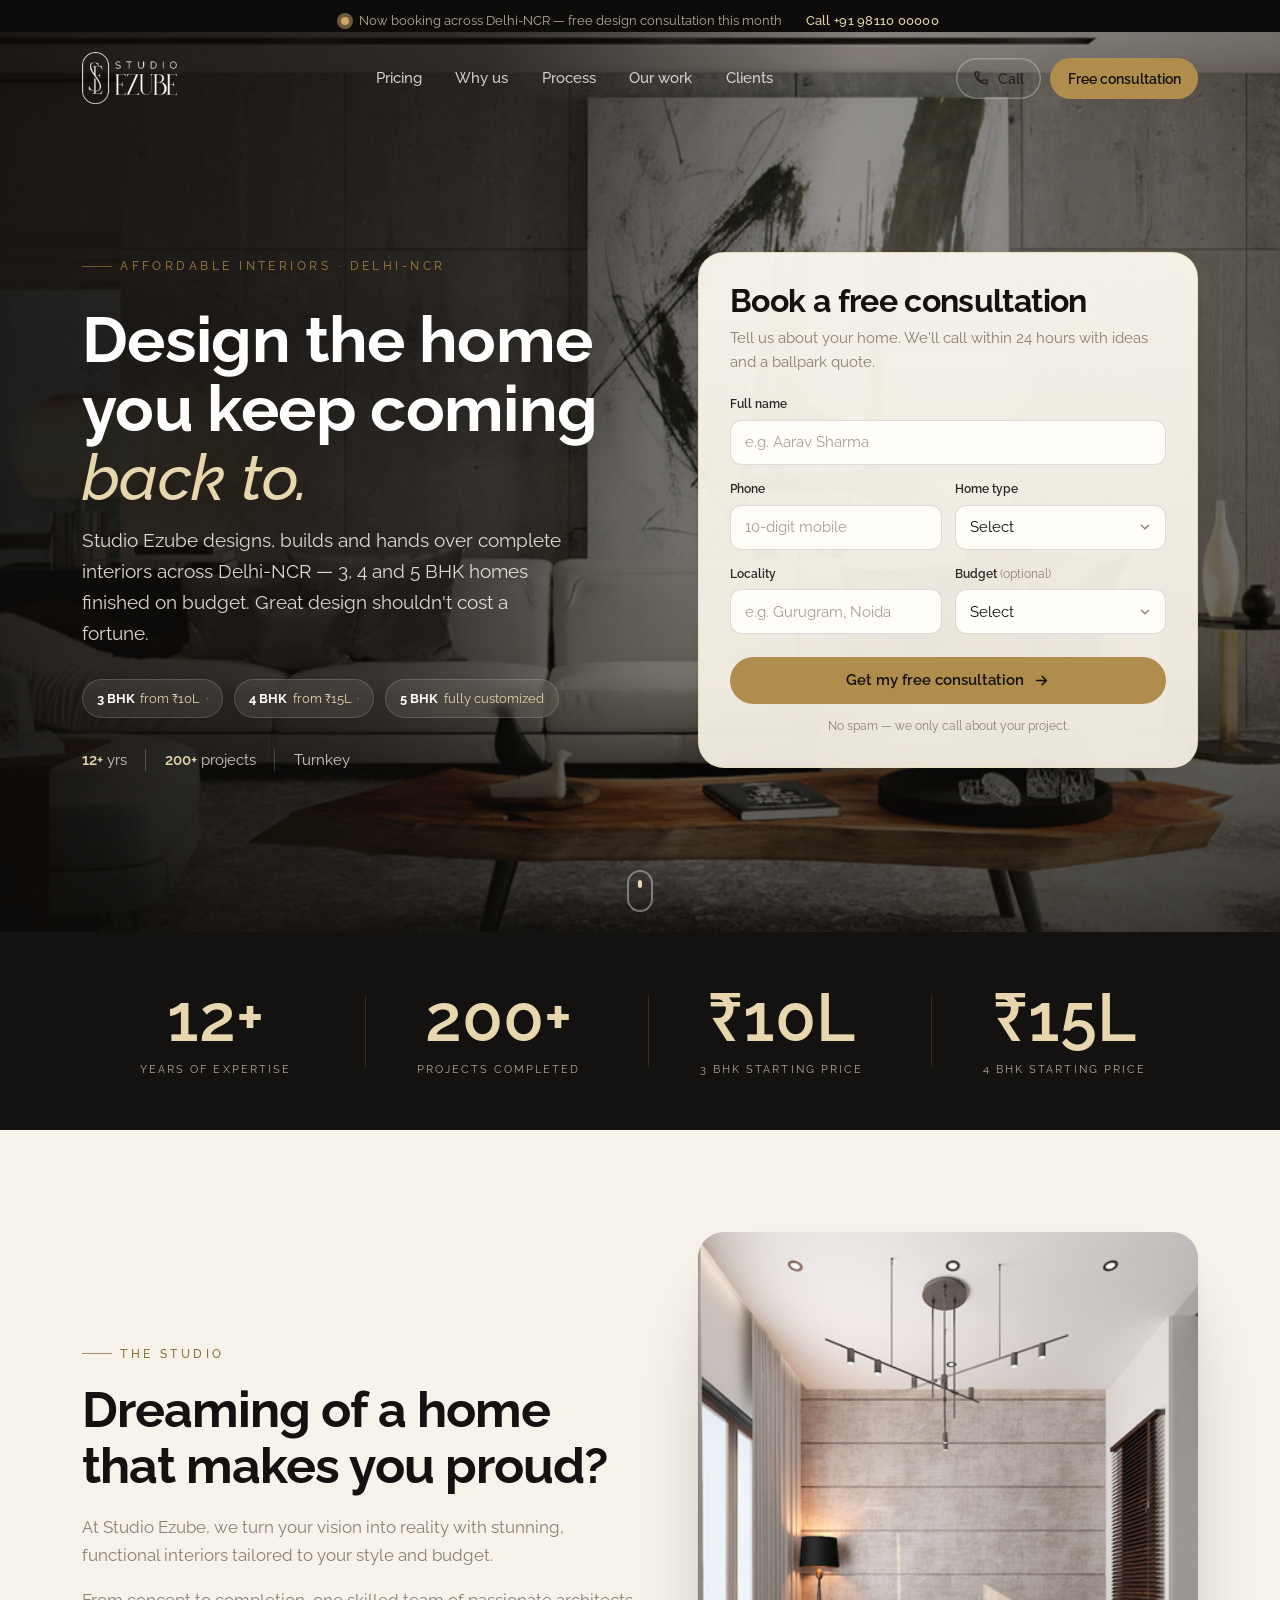
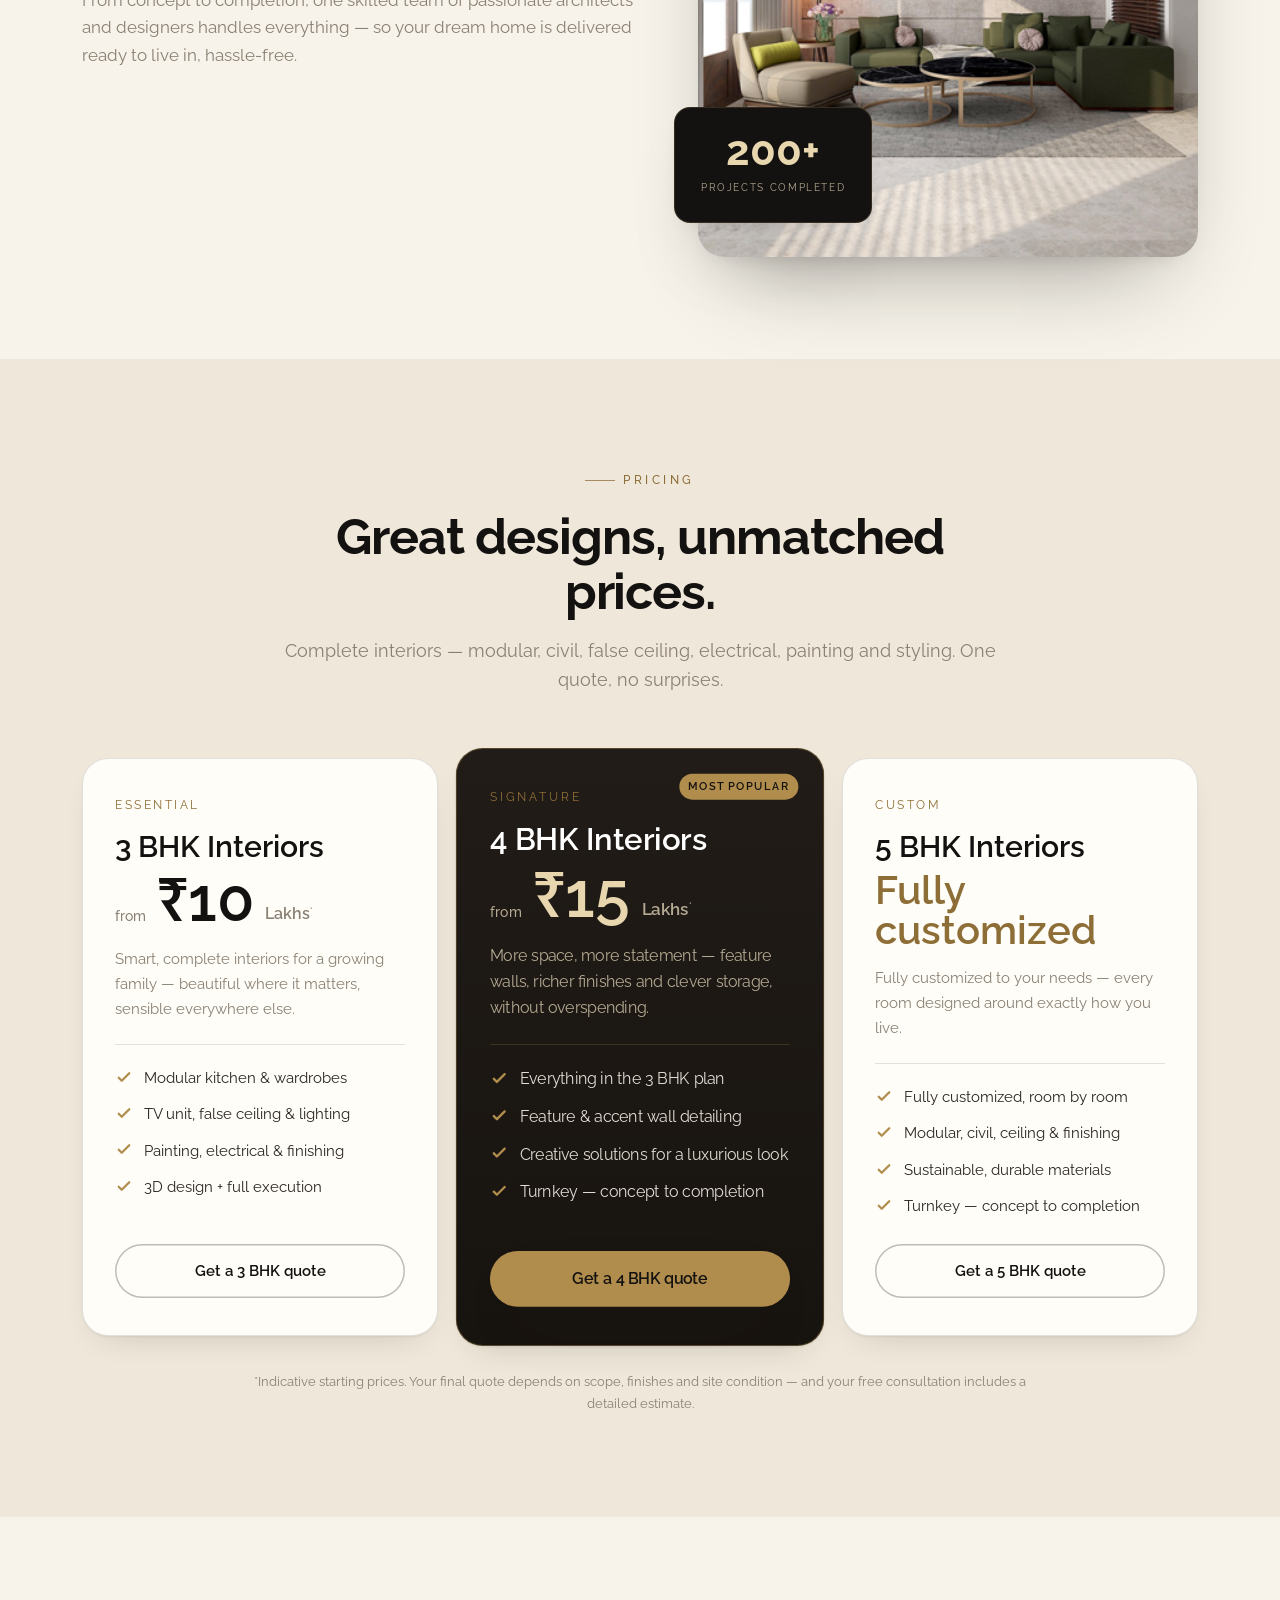
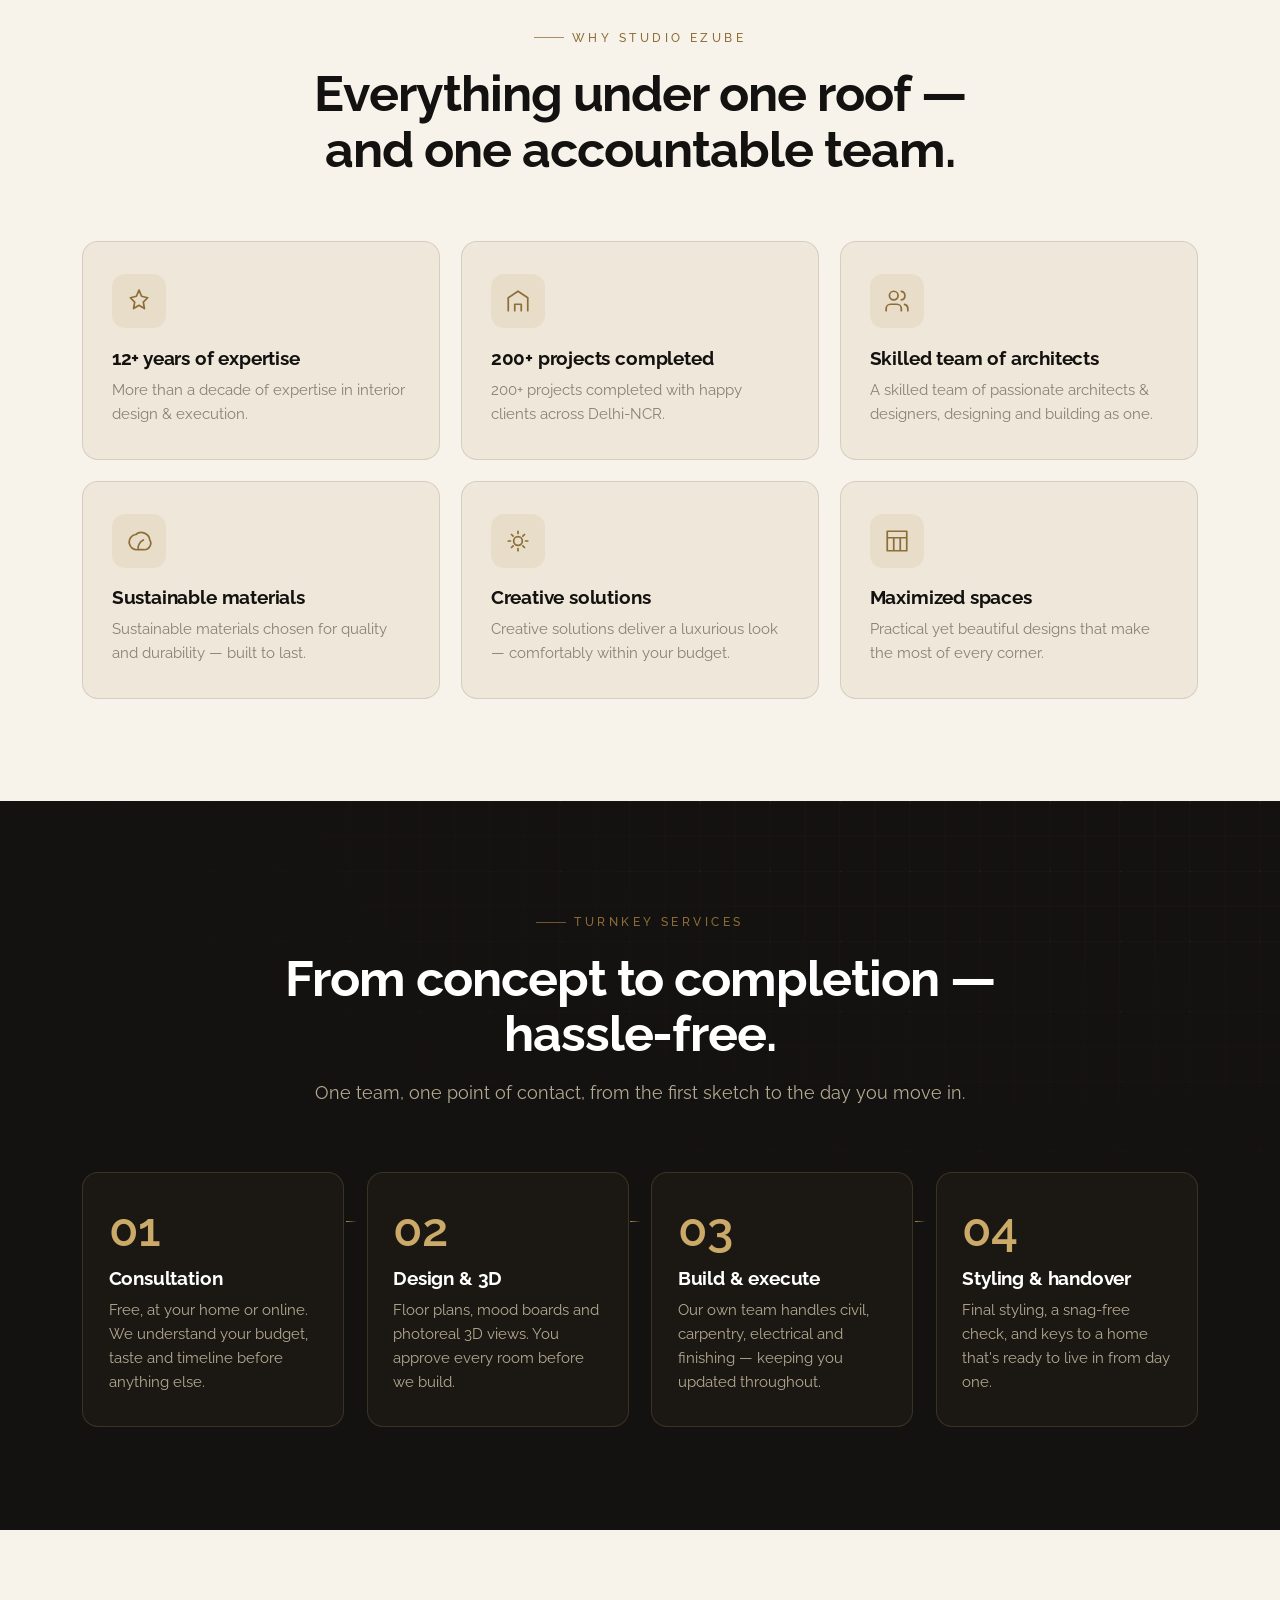
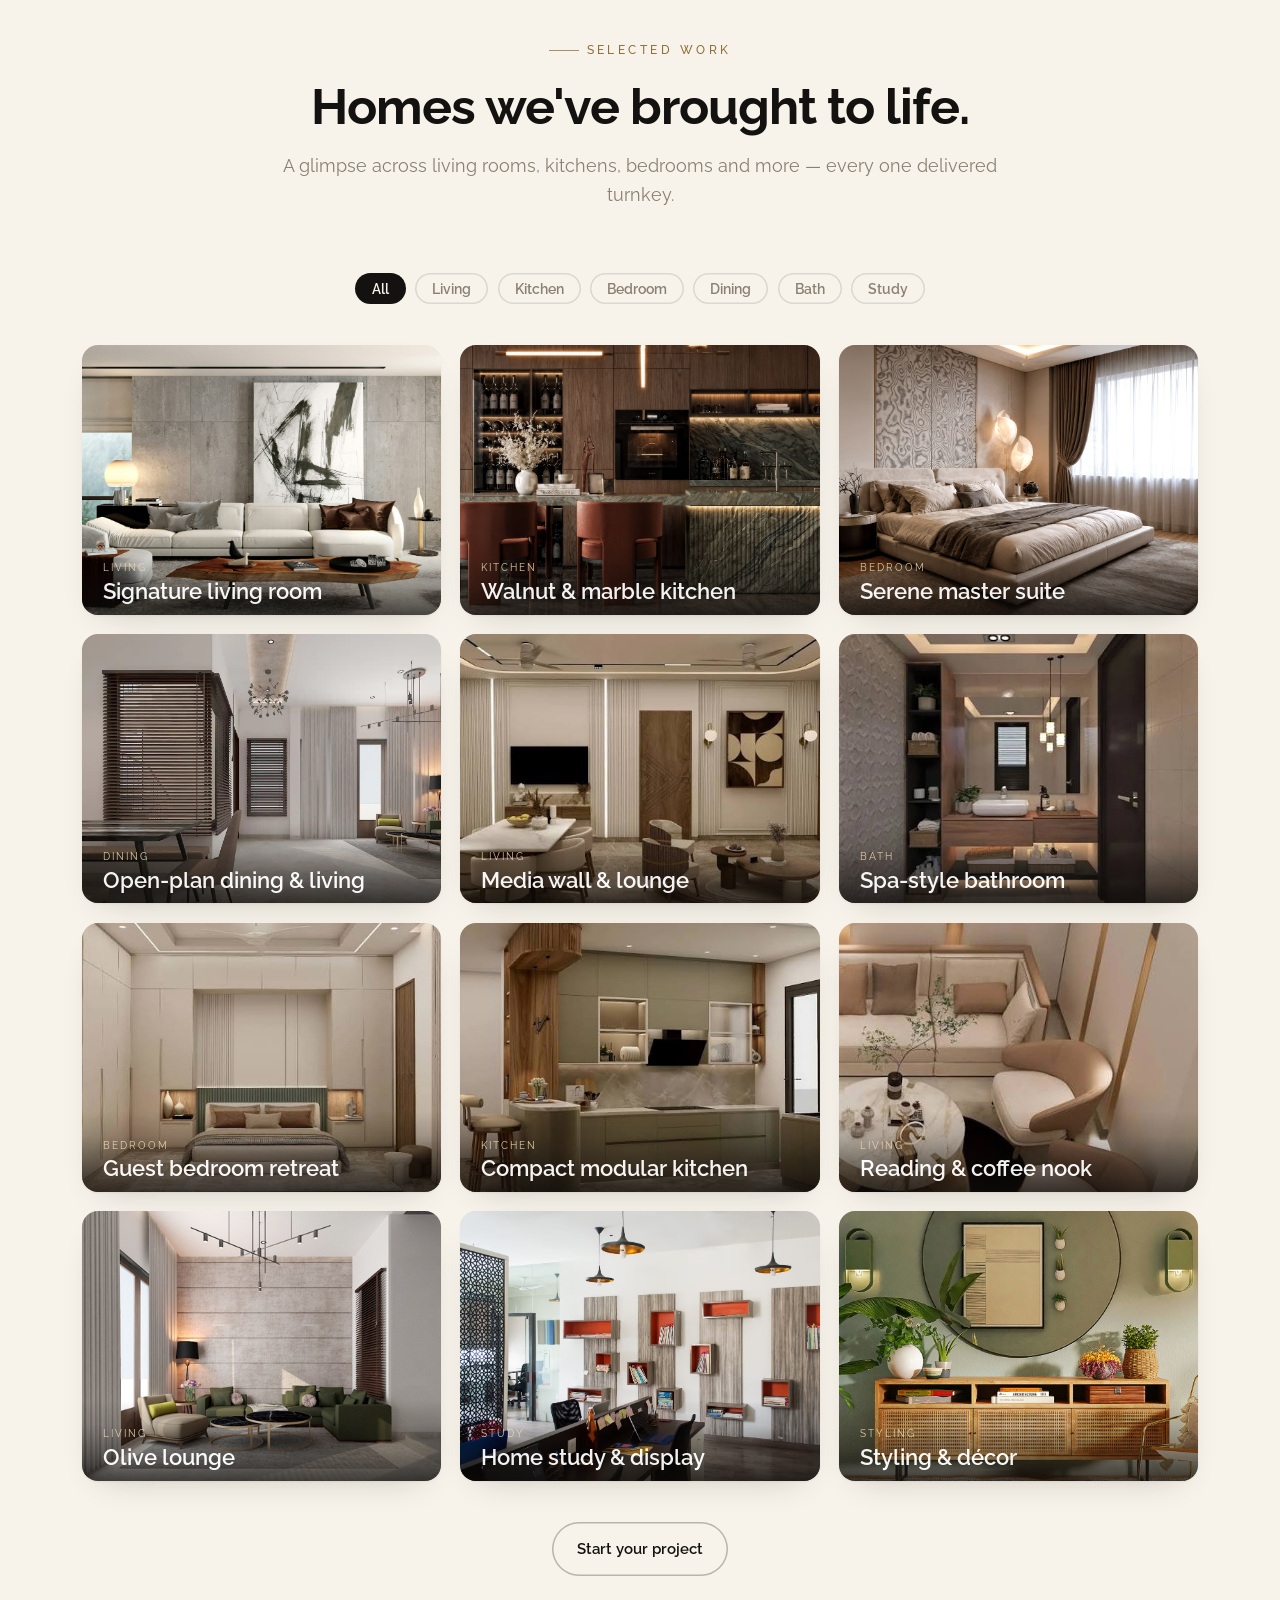
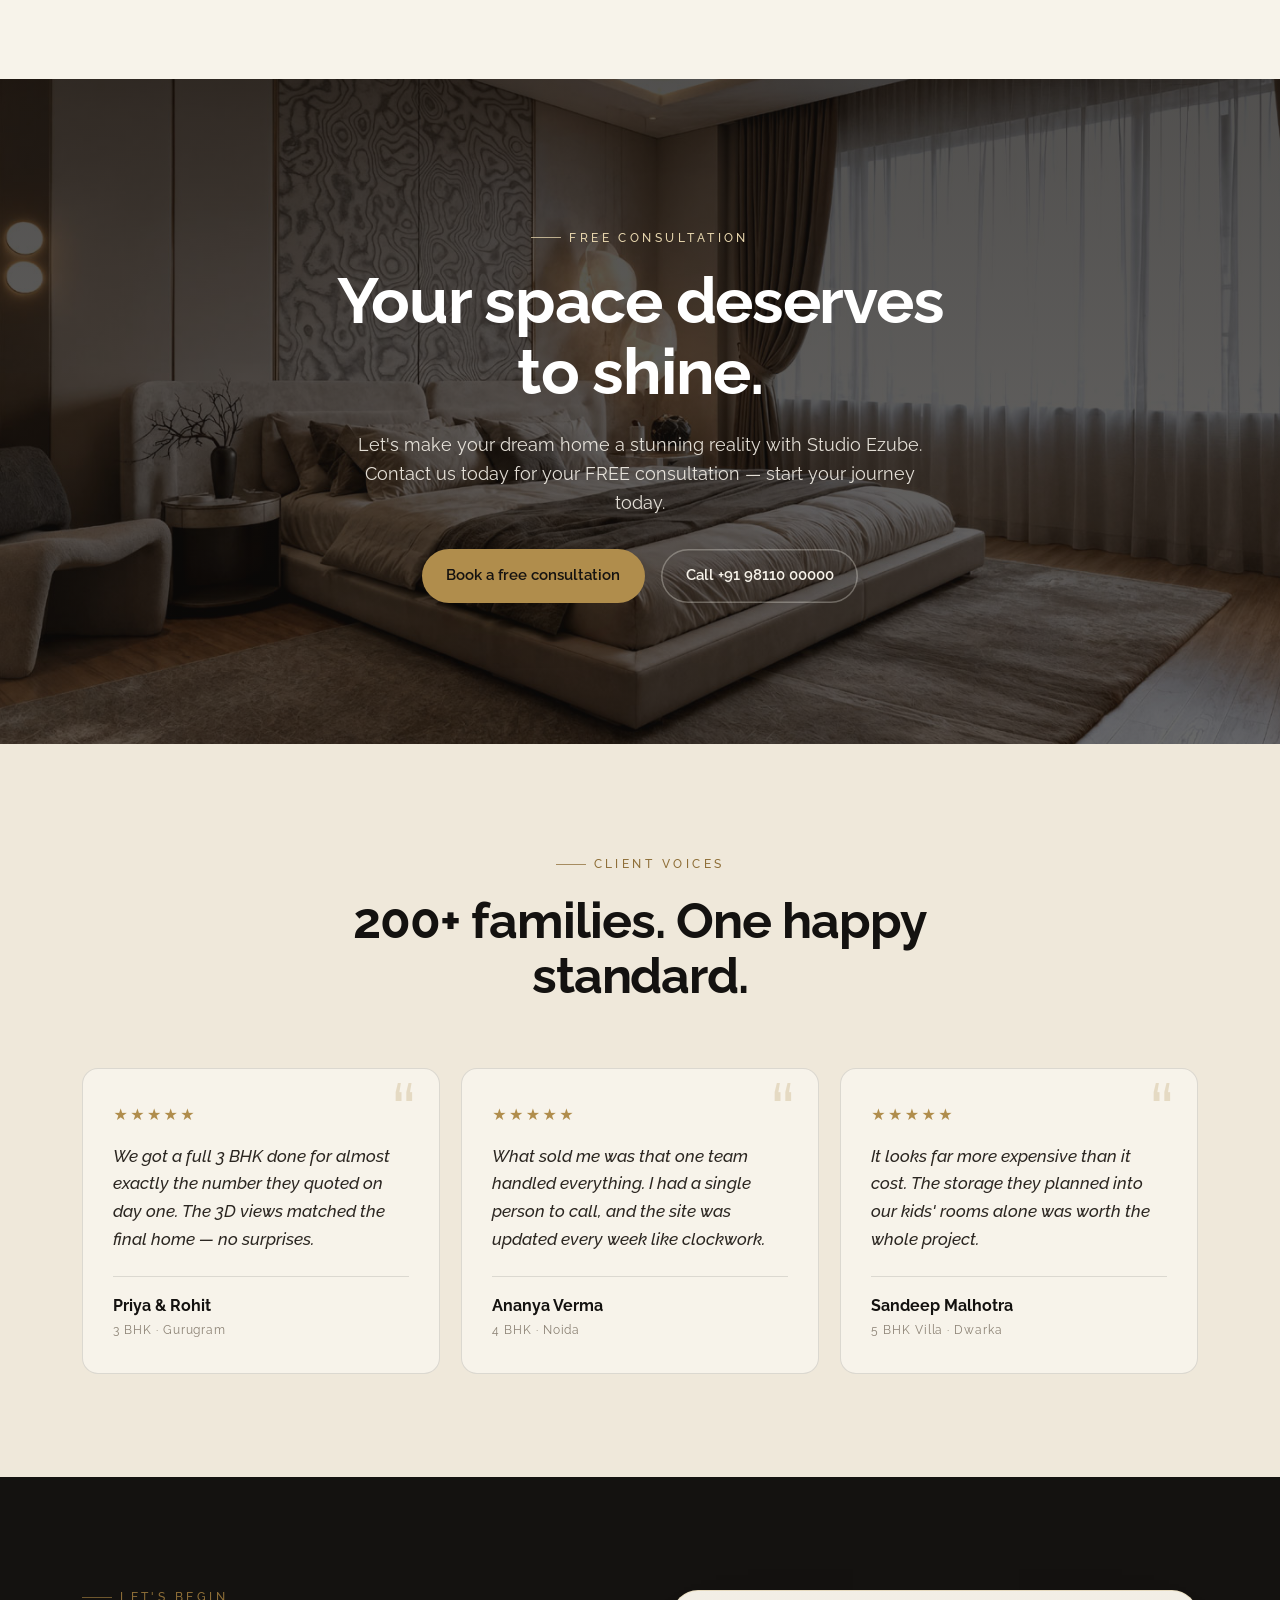
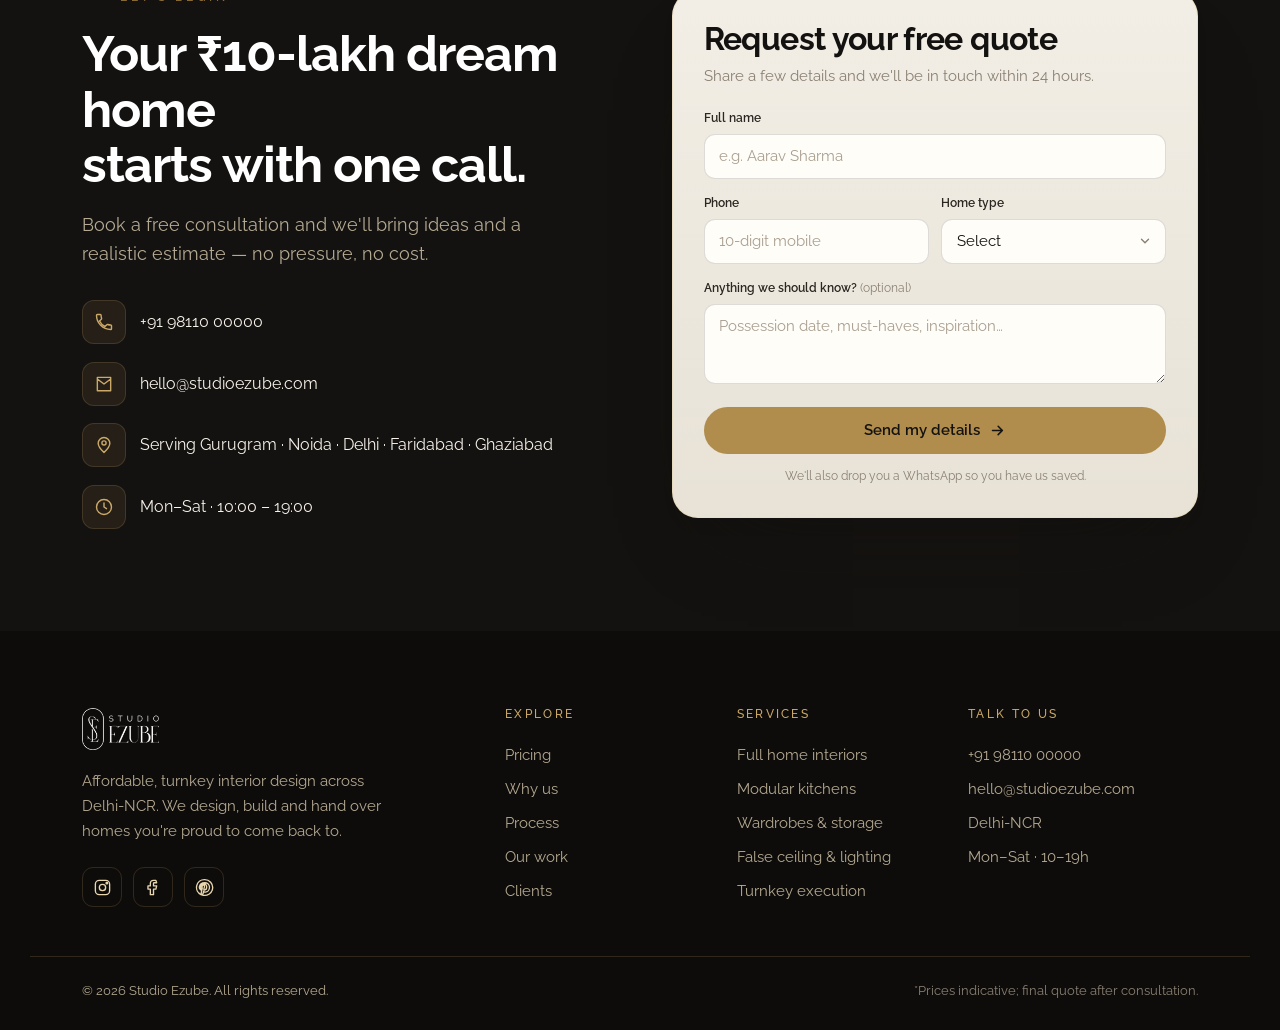
==== index.html @ 684078c8 "update" ====
<!DOCTYPE html>
<html lang="en">
<head>
  <meta charset="UTF-8" />
  <meta name="viewport" content="width=device-width, initial-scale=1.0" />
  <meta name="description" content="Studio Ezube — affordable interior design in Delhi-NCR starting at just ₹10 Lakhs. 3 BHK from ₹10 Lakhs, 4 BHK from ₹15 Lakhs, 5 BHK fully customized. 12+ years, 200+ projects completed. Contact us for your FREE consultation." />
  <meta name="theme-color" content="#141210" />
  <title>Studio Ezube — Affordable Interior Design in Delhi-NCR, from ₹10 Lakhs</title>

  <meta property="og:type" content="website" />
  <meta property="og:title" content="Studio Ezube — Interiors your home deserves, from ₹10 Lakhs" />
  <meta property="og:description" content="Full turnkey interiors across Delhi-NCR — designed, built and handed over on budget." />
  <meta property="og:image" content="assets/living.jpg" />

  <link rel="icon" type="image/svg+xml" href="assets/favicon.svg" />
  <link rel="apple-touch-icon" href="assets/favicon.svg" />

  <link rel="preconnect" href="https://fonts.googleapis.com" />
  <link rel="preconnect" href="https://fonts.gstatic.com" crossorigin />
  <link href="https://fonts.googleapis.com/css2?family=Raleway:ital,wght@0,300;0,400;0,500;0,600;0,700;0,800;1,400;1,500;1,600&display=swap" rel="stylesheet" />

  <link rel="stylesheet" href="css/styles.css" />
</head>

<body>

  <!-- ===================== ANNOUNCE ===================== -->
  <div class="announce">
    <div class="wrap announce-inner">
      <p><span class="live"></span> Now booking across Delhi-NCR — free design consultation this month</p>
      <a href="tel:+919811000000" class="announce-call">Call +91 98110 00000</a>
    </div>
  </div>

  <!-- ===================== NAV ===================== -->
  <header id="nav" class="nav">
    <div class="wrap nav-inner">
      <a href="#top" class="brand" aria-label="Studio Ezube home">
        <img src="assets/logo.png" alt="Studio Ezube" class="brand-logo" />
      </a>
      <nav class="nav-links" aria-label="Primary">
        <a href="#pricing">Pricing</a>
        <a href="#why">Why us</a>
        <a href="#process">Process</a>
        <a href="#work">Our work</a>
        <a href="#voices">Clients</a>
      </nav>
      <div class="nav-cta">
        <a href="tel:+919811000000" class="btn btn-ghost btn-sm">
          <svg viewBox="0 0 24 24" class="ico"><path d="M6.6 10.8a15 15 0 006.6 6.6l2.2-2.2a1 1 0 011-.25 11.4 11.4 0 003.6.6 1 1 0 011 1V20a1 1 0 01-1 1A17 17 0 013 4a1 1 0 011-1h3.5a1 1 0 011 1 11.4 11.4 0 00.6 3.6 1 1 0 01-.25 1z"/></svg>
          Call
        </a>
        <a href="#consult" class="btn btn-solid btn-sm">Free consultation</a>
      </div>
      <button class="nav-burger" id="burger" aria-label="Open menu" aria-expanded="false"><span></span><span></span><span></span></button>
    </div>
    <div class="nav-mobile" id="navMobile">
      <a href="#pricing">Pricing</a>
      <a href="#why">Why us</a>
      <a href="#process">Process</a>
      <a href="#work">Our work</a>
      <a href="#voices">Clients</a>
      <a href="#consult" class="btn btn-solid">Free consultation</a>
    </div>
  </header>

  <main id="top">

  <!-- ===================== HERO ===================== -->
  <section class="hero" id="hero">
    <div class="hero-bg" aria-hidden="true">
      <div class="hero-slide is-active" style="background-image:url('assets/living.jpg')"></div>
      <div class="hero-slide" style="background-image:url('assets/kitchen.jpg')"></div>
      <div class="hero-slide" style="background-image:url('assets/bedroom.jpg')"></div>
    </div>
    <div class="wrap hero-inner">
      <div class="hero-copy">
        <span class="eyebrow reveal">Affordable interiors · Delhi-NCR</span>
        <h1 class="reveal" style="--i:1">Design the home<br>you keep coming<br><span class="serif-i">back to.</span></h1>
        <p class="hero-sub reveal" style="--i:2">
          Studio Ezube designs, builds and hands over complete interiors across Delhi-NCR —
          3, 4 and 5 BHK homes finished on budget. Great design shouldn't cost a fortune.
        </p>
        <div class="hero-chips reveal" style="--i:3">
          <span class="chip"><b>3 BHK</b> from ₹10L<sup>*</sup></span>
          <span class="chip"><b>4 BHK</b> from ₹15L<sup>*</sup></span>
          <span class="chip"><b>5 BHK</b> fully customized</span>
        </div>
        <div class="hero-trust reveal" style="--i:4">
          <span><b>12+</b> yrs</span><i></i>
          <span><b>200+</b> projects</span><i></i>
          <span>Turnkey</span>
        </div>
      </div>

      <div class="hero-form-wrap reveal" style="--i:3" id="consult">
        <form class="lead-form card-glass" id="heroForm" novalidate>
          <div class="form-head">
            <h2>Book a free consultation</h2>
            <p>Tell us about your home. We'll call within 24 hours with ideas and a ballpark quote.</p>
          </div>
          <div class="field">
            <label for="h-name">Full name</label>
            <input id="h-name" name="name" type="text" autocomplete="name" placeholder="e.g. Aarav Sharma" required />
          </div>
          <div class="field-row">
            <div class="field">
              <label for="h-phone">Phone</label>
              <input id="h-phone" name="phone" type="tel" inputmode="numeric" autocomplete="tel" placeholder="10-digit mobile" required />
            </div>
            <div class="field">
              <label for="h-type">Home type</label>
              <select id="h-type" name="type" required>
                <option value="" disabled selected>Select</option>
                <option>3 BHK</option><option>4 BHK</option><option>5 BHK / Villa</option><option>2 BHK</option><option>Other</option>
              </select>
            </div>
          </div>
          <div class="field-row">
            <div class="field">
              <label for="h-area">Locality</label>
              <input id="h-area" name="area" type="text" placeholder="e.g. Gurugram, Noida" />
            </div>
            <div class="field">
              <label for="h-budget">Budget <span class="opt">(optional)</span></label>
              <select id="h-budget" name="budget">
                <option value="" disabled selected>Select</option>
                <option>₹8–12 L</option><option>₹12–18 L</option><option>₹18–25 L</option><option>₹25 L+</option>
              </select>
            </div>
          </div>
          <button type="submit" class="btn btn-solid btn-block">
            Get my free consultation
            <svg viewBox="0 0 24 24" class="ico"><path d="M5 12h14M13 6l6 6-6 6"/></svg>
          </button>
          <p class="form-note">No spam — we only call about your project.</p>
          <div class="form-success" hidden>
            <svg viewBox="0 0 24 24" class="ico-ok"><path d="M5 13l4 4L19 7"/></svg>
            <p><b>Thank you!</b> We've got your details and will call you within 24 hours.</p>
          </div>
        </form>
      </div>
    </div>
    <a href="#stats" class="hero-scroll" aria-label="Scroll down"><span></span></a>
  </section>

  <!-- ===================== STATS ===================== -->
  <section class="stats" id="stats">
    <div class="wrap stats-grid">
      <div class="stat reveal"><span class="num" data-count="12" data-suffix="+">0</span><span class="lbl">Years of expertise</span></div>
      <div class="stat reveal" style="--i:1"><span class="num" data-count="200" data-suffix="+">0</span><span class="lbl">Projects completed</span></div>
      <div class="stat reveal" style="--i:2"><span class="num" data-prefix="₹" data-count="10" data-suffix="L">0</span><span class="lbl">3 BHK starting price</span></div>
      <div class="stat reveal" style="--i:3"><span class="num" data-prefix="₹" data-count="15" data-suffix="L">0</span><span class="lbl">4 BHK starting price</span></div>
    </div>
  </section>

  <!-- ===================== STORY ===================== -->
  <section class="section story">
    <div class="wrap story-grid">
      <div class="story-copy">
        <span class="eyebrow reveal">The studio</span>
        <h2 class="reveal" style="--i:1">Dreaming of a home<br>that makes you proud?</h2>
        <p class="reveal" style="--i:2">At Studio Ezube, we turn your vision into reality with stunning, functional interiors tailored to your style and budget.</p>
        <p class="reveal" style="--i:3">From concept to completion, one skilled team of passionate architects and designers handles everything — so your dream home is delivered ready to live in, hassle-free.</p>
        <a href="#work" class="btn btn-outline reveal" style="--i:4">See our work</a>
      </div>
      <div class="story-media reveal" style="--i:2">
        <img src="assets/living-olive.png" alt="Double-height living room with olive sofas, concrete feature wall and brass coffee tables" loading="lazy" />
        <div class="story-badge">
          <b>200+</b>
          <span>Projects completed</span>
        </div>
      </div>
    </div>
  </section>

  <!-- ===================== PRICING ===================== -->
  <section class="section pricing" id="pricing">
    <div class="wrap">
      <div class="sec-head">
        <span class="eyebrow center reveal">Pricing</span>
        <h2 class="reveal" style="--i:1">Great designs, unmatched prices.</h2>
        <p class="reveal" style="--i:2">Complete interiors — modular, civil, false ceiling, electrical, painting and styling. One quote, no surprises.</p>
      </div>
      <div class="price-grid">
        <article class="price-card reveal">
          <span class="price-tier">Essential</span>
          <h3>3 BHK Interiors</h3>
          <p class="price-tag"><span class="from">from</span>₹10<span class="lakh">Lakhs<sup>*</sup></span></p>
          <p class="price-desc">Smart, complete interiors for a growing family — beautiful where it matters, sensible everywhere else.</p>
          <ul class="price-list">
            <li>Modular kitchen &amp; wardrobes</li>
            <li>TV unit, false ceiling &amp; lighting</li>
            <li>Painting, electrical &amp; finishing</li>
            <li>3D design + full execution</li>
          </ul>
          <a href="#consult" class="btn btn-outline btn-block">Get a 3 BHK quote</a>
        </article>

        <article class="price-card featured reveal" style="--i:1">
          <span class="ribbon">Most popular</span>
          <span class="price-tier">Signature</span>
          <h3>4 BHK Interiors</h3>
          <p class="price-tag"><span class="from">from</span>₹15<span class="lakh">Lakhs<sup>*</sup></span></p>
          <p class="price-desc">More space, more statement — feature walls, richer finishes and clever storage, without overspending.</p>
          <ul class="price-list">
            <li>Everything in the 3 BHK plan</li>
            <li>Feature &amp; accent wall detailing</li>
            <li>Creative solutions for a luxurious look</li>
            <li>Turnkey — concept to completion</li>
          </ul>
          <a href="#consult" class="btn btn-solid btn-block">Get a 4 BHK quote</a>
        </article>

        <article class="price-card reveal" style="--i:2">
          <span class="price-tier">Custom</span>
          <h3>5 BHK Interiors</h3>
          <p class="price-tag bespoke">Fully customized</p>
          <p class="price-desc">Fully customized to your needs — every room designed around exactly how you live.</p>
          <ul class="price-list">
            <li>Fully customized, room by room</li>
            <li>Modular, civil, ceiling &amp; finishing</li>
            <li>Sustainable, durable materials</li>
            <li>Turnkey — concept to completion</li>
          </ul>
          <a href="#consult" class="btn btn-outline btn-block">Get a 5 BHK quote</a>
        </article>
      </div>
      <p class="price-fine reveal">*Indicative starting prices. Your final quote depends on scope, finishes and site condition — and your free consultation includes a detailed estimate.</p>
    </div>
  </section>

  <!-- ===================== WHY ===================== -->
  <section class="section why" id="why">
    <div class="wrap">
      <div class="sec-head">
        <span class="eyebrow center reveal">Why Studio Ezube</span>
        <h2 class="reveal" style="--i:1">Everything under one roof —<br>and one accountable team.</h2>
      </div>
      <div class="why-grid">
        <article class="feat reveal">
          <span class="feat-ico"><svg viewBox="0 0 24 24"><path d="M12 2l2.4 5.6L20 9l-4 4 1 6-5-3-5 3 1-6-4-4 5.6-1.4z"/></svg></span>
          <h3>12+ years of expertise</h3>
          <p>More than a decade of expertise in interior design &amp; execution.</p>
        </article>
        <article class="feat reveal" style="--i:1">
          <span class="feat-ico"><svg viewBox="0 0 24 24"><path d="M3 21V9l9-6 9 6v12M9 21v-6h6v6"/></svg></span>
          <h3>200+ projects completed</h3>
          <p>200+ projects completed with happy clients across Delhi-NCR.</p>
        </article>
        <article class="feat reveal" style="--i:2">
          <span class="feat-ico"><svg viewBox="0 0 24 24"><path d="M16 21v-2a4 4 0 00-4-4H6a4 4 0 00-4 4v2M9 11a4 4 0 100-8 4 4 0 000 8zM22 21v-2a4 4 0 00-3-3.87M16 3.13A4 4 0 0116 11"/></svg></span>
          <h3>Skilled team of architects</h3>
          <p>A skilled team of passionate architects &amp; designers, designing and building as one.</p>
        </article>
        <article class="feat reveal" style="--i:3">
          <span class="feat-ico"><svg viewBox="0 0 24 24"><path d="M11 20A7 7 0 019 6a8 8 0 0113 5 6 6 0 01-6 9zM11 20c0-4 1-7 5-9"/></svg></span>
          <h3>Sustainable materials</h3>
          <p>Sustainable materials chosen for quality and durability — built to last.</p>
        </article>
        <article class="feat reveal" style="--i:4">
          <span class="feat-ico"><svg viewBox="0 0 24 24"><path d="M12 3v2M12 19v2M5 12H3M21 12h-2M6 6l1.5 1.5M16.5 16.5L18 18M6 18l1.5-1.5M16.5 7.5L18 6M12 8a4 4 0 100 8 4 4 0 000-8z"/></svg></span>
          <h3>Creative solutions</h3>
          <p>Creative solutions deliver a luxurious look — comfortably within your budget.</p>
        </article>
        <article class="feat reveal" style="--i:5">
          <span class="feat-ico"><svg viewBox="0 0 24 24"><path d="M3 3h18v18H3zM3 9h18M9 21V9M15 9v12"/></svg></span>
          <h3>Maximized spaces</h3>
          <p>Practical yet beautiful designs that make the most of every corner.</p>
        </article>
      </div>
    </div>
  </section>

  <!-- ===================== PROCESS ===================== -->
  <section class="section process" id="process">
    <div class="wrap">
      <div class="sec-head light">
        <span class="eyebrow center reveal">Turnkey services</span>
        <h2 class="reveal" style="--i:1">From concept to completion — hassle-free.</h2>
        <p class="reveal" style="--i:2">One team, one point of contact, from the first sketch to the day you move in.</p>
      </div>
      <ol class="steps">
        <li class="step reveal"><span class="step-no">01</span><h3>Consultation</h3><p>Free, at your home or online. We understand your budget, taste and timeline before anything else.</p></li>
        <li class="step reveal" style="--i:1"><span class="step-no">02</span><h3>Design &amp; 3D</h3><p>Floor plans, mood boards and photoreal 3D views. You approve every room before we build.</p></li>
        <li class="step reveal" style="--i:2"><span class="step-no">03</span><h3>Build &amp; execute</h3><p>Our own team handles civil, carpentry, electrical and finishing — keeping you updated throughout.</p></li>
        <li class="step reveal" style="--i:3"><span class="step-no">04</span><h3>Styling &amp; handover</h3><p>Final styling, a snag-free check, and keys to a home that's ready to live in from day one.</p></li>
      </ol>
    </div>
  </section>

  <!-- ===================== WORK ===================== -->
  <section class="section work" id="work">
    <div class="wrap">
      <div class="sec-head">
        <span class="eyebrow center reveal">Selected work</span>
        <h2 class="reveal" style="--i:1">Homes we've brought to life.</h2>
        <p class="reveal" style="--i:2">A glimpse across living rooms, kitchens, bedrooms and more — every one delivered turnkey.</p>
      </div>

      <div class="work-filters reveal">
        <button class="fchip is-active" data-filter="all">All</button>
        <button class="fchip" data-filter="living">Living</button>
        <button class="fchip" data-filter="kitchen">Kitchen</button>
        <button class="fchip" data-filter="bedroom">Bedroom</button>
        <button class="fchip" data-filter="dining">Dining</button>
        <button class="fchip" data-filter="bath">Bath</button>
        <button class="fchip" data-filter="study">Study</button>
      </div>

      <div class="work-grid" id="workGrid">
        <figure class="work-card reveal" data-cat="living" data-full="assets/living.jpg">
          <img src="assets/living.jpg" alt="Expansive living room with concrete walls, cream sofas and a live-edge wood coffee table" loading="lazy" />
          <span class="zoom"><svg viewBox="0 0 24 24"><path d="M11 19a8 8 0 100-16 8 8 0 000 16zM21 21l-4.3-4.3M11 8v6M8 11h6"/></svg></span>
          <figcaption><span class="wc-tag">Living</span><span class="wc-title">Signature living room</span></figcaption>
        </figure>
        <figure class="work-card reveal" style="--i:1" data-cat="kitchen" data-full="assets/kitchen.jpg">
          <img src="assets/kitchen.jpg" alt="Walnut kitchen with green-marble island, brass lighting and rust dining chairs" loading="lazy" />
          <span class="zoom"><svg viewBox="0 0 24 24"><path d="M11 19a8 8 0 100-16 8 8 0 000 16zM21 21l-4.3-4.3M11 8v6M8 11h6"/></svg></span>
          <figcaption><span class="wc-tag">Kitchen</span><span class="wc-title">Walnut &amp; marble kitchen</span></figcaption>
        </figure>
        <figure class="work-card reveal" style="--i:2" data-cat="bedroom" data-full="assets/bedroom.jpg">
          <img src="assets/bedroom.jpg" alt="Warm master bedroom with upholstered headboard, sheer drapes and soft lighting" loading="lazy" />
          <span class="zoom"><svg viewBox="0 0 24 24"><path d="M11 19a8 8 0 100-16 8 8 0 000 16zM21 21l-4.3-4.3M11 8v6M8 11h6"/></svg></span>
          <figcaption><span class="wc-tag">Bedroom</span><span class="wc-title">Serene master suite</span></figcaption>
        </figure>
        <figure class="work-card reveal" data-cat="dining" data-full="assets/dining.webp">
          <img src="assets/dining.webp" alt="Open-plan dining and living area with wooden blinds and a sculptural chandelier" loading="lazy" />
          <span class="zoom"><svg viewBox="0 0 24 24"><path d="M11 19a8 8 0 100-16 8 8 0 000 16zM21 21l-4.3-4.3M11 8v6M8 11h6"/></svg></span>
          <figcaption><span class="wc-tag">Dining</span><span class="wc-title">Open-plan dining &amp; living</span></figcaption>
        </figure>
        <figure class="work-card reveal" style="--i:1" data-cat="living" data-full="assets/lounge.jpg">
          <img src="assets/lounge.jpg" alt="Living room with a display wall, geometric art and a marble dining table" loading="lazy" />
          <span class="zoom"><svg viewBox="0 0 24 24"><path d="M11 19a8 8 0 100-16 8 8 0 000 16zM21 21l-4.3-4.3M11 8v6M8 11h6"/></svg></span>
          <figcaption><span class="wc-tag">Living</span><span class="wc-title">Media wall &amp; lounge</span></figcaption>
        </figure>
        <figure class="work-card reveal" style="--i:2" data-cat="bath" data-full="assets/bath.jpg">
          <img src="assets/bath.jpg" alt="Spa-style bathroom with a wooden vanity, vessel basin and backlit mirror" loading="lazy" />
          <span class="zoom"><svg viewBox="0 0 24 24"><path d="M11 19a8 8 0 100-16 8 8 0 000 16zM21 21l-4.3-4.3M11 8v6M8 11h6"/></svg></span>
          <figcaption><span class="wc-tag">Bath</span><span class="wc-title">Spa-style bathroom</span></figcaption>
        </figure>
        <figure class="work-card reveal" data-cat="bedroom" data-full="assets/bedroom-b.jpg">
          <img src="assets/bedroom-b.jpg" alt="Guest bedroom with panelled headboard wall and integrated niche lighting" loading="lazy" />
          <span class="zoom"><svg viewBox="0 0 24 24"><path d="M11 19a8 8 0 100-16 8 8 0 000 16zM21 21l-4.3-4.3M11 8v6M8 11h6"/></svg></span>
          <figcaption><span class="wc-tag">Bedroom</span><span class="wc-title">Guest bedroom retreat</span></figcaption>
        </figure>
        <figure class="work-card reveal" style="--i:1" data-cat="kitchen" data-full="assets/kitchen-b.jpg">
          <img src="assets/kitchen-b.jpg" alt="Compact modular kitchen with a breakfast counter and warm wood cabinetry" loading="lazy" />
          <span class="zoom"><svg viewBox="0 0 24 24"><path d="M11 19a8 8 0 100-16 8 8 0 000 16zM21 21l-4.3-4.3M11 8v6M8 11h6"/></svg></span>
          <figcaption><span class="wc-tag">Kitchen</span><span class="wc-title">Compact modular kitchen</span></figcaption>
        </figure>
        <figure class="work-card reveal" style="--i:2" data-cat="living" data-full="assets/nook.jpg">
          <img src="assets/nook.jpg" alt="Cosy reading nook with a cream lounge chair, round table and olive branch styling" loading="lazy" />
          <span class="zoom"><svg viewBox="0 0 24 24"><path d="M11 19a8 8 0 100-16 8 8 0 000 16zM21 21l-4.3-4.3M11 8v6M8 11h6"/></svg></span>
          <figcaption><span class="wc-tag">Living</span><span class="wc-title">Reading &amp; coffee nook</span></figcaption>
        </figure>
        <figure class="work-card reveal" data-cat="living" data-full="assets/living-olive.png">
          <img src="assets/living-olive.png" alt="Double-height lounge with olive sofas and round brass coffee tables" loading="lazy" />
          <span class="zoom"><svg viewBox="0 0 24 24"><path d="M11 19a8 8 0 100-16 8 8 0 000 16zM21 21l-4.3-4.3M11 8v6M8 11h6"/></svg></span>
          <figcaption><span class="wc-tag">Living</span><span class="wc-title">Olive lounge</span></figcaption>
        </figure>
        <figure class="work-card reveal" style="--i:1" data-cat="study" data-full="assets/study.avif">
          <img src="assets/study.avif" alt="Home study with floating display boxes, a jali screen and warm wood tones" loading="lazy" />
          <span class="zoom"><svg viewBox="0 0 24 24"><path d="M11 19a8 8 0 100-16 8 8 0 000 16zM21 21l-4.3-4.3M11 8v6M8 11h6"/></svg></span>
          <figcaption><span class="wc-tag">Study</span><span class="wc-title">Home study &amp; display</span></figcaption>
        </figure>
        <figure class="work-card reveal" style="--i:2" data-cat="living" data-full="assets/styling.jpg">
          <img src="assets/styling.jpg" alt="Styled console against a sage wall with cane storage, plants and brass sconces" loading="lazy" />
          <span class="zoom"><svg viewBox="0 0 24 24"><path d="M11 19a8 8 0 100-16 8 8 0 000 16zM21 21l-4.3-4.3M11 8v6M8 11h6"/></svg></span>
          <figcaption><span class="wc-tag">Styling</span><span class="wc-title">Styling &amp; décor</span></figcaption>
        </figure>
      </div>
      <div class="work-more">
        <a href="#consult" class="btn btn-outline">Start your project</a>
      </div>
    </div>
  </section>

  <!-- ===================== CINEMATIC ===================== -->
  <section class="cine">
    <div class="wrap">
      <span class="eyebrow center reveal">Free consultation</span>
      <h2 class="reveal" style="--i:1">Your space deserves to shine.</h2>
      <p class="reveal" style="--i:2">Let's make your dream home a stunning reality with Studio Ezube. Contact us today for your FREE consultation — start your journey today.</p>
      <div class="cine-cta reveal" style="--i:3">
        <a href="#consult" class="btn btn-solid">Book a free consultation</a>
        <a href="tel:+919811000000" class="btn btn-ghost">Call +91 98110 00000</a>
      </div>
    </div>
  </section>

  <!-- ===================== VOICES ===================== -->
  <section class="section voices" id="voices">
    <div class="wrap">
      <div class="sec-head">
        <span class="eyebrow center reveal">Client voices</span>
        <h2 class="reveal" style="--i:1">200+ families. One happy standard.</h2>
      </div>
      <div class="voice-grid">
        <blockquote class="voice reveal">
          <div class="stars" aria-label="5 out of 5">★★★★★</div>
          <p>We got a full 3 BHK done for almost exactly the number they quoted on day one. The 3D views matched the final home — no surprises.</p>
          <footer><b>Priya &amp; Rohit</b><span>3 BHK · Gurugram</span></footer>
        </blockquote>
        <blockquote class="voice reveal" style="--i:1">
          <div class="stars" aria-label="5 out of 5">★★★★★</div>
          <p>What sold me was that one team handled everything. I had a single person to call, and the site was updated every week like clockwork.</p>
          <footer><b>Ananya Verma</b><span>4 BHK · Noida</span></footer>
        </blockquote>
        <blockquote class="voice reveal" style="--i:2">
          <div class="stars" aria-label="5 out of 5">★★★★★</div>
          <p>It looks far more expensive than it cost. The storage they planned into our kids' rooms alone was worth the whole project.</p>
          <footer><b>Sandeep Malhotra</b><span>5 BHK Villa · Dwarka</span></footer>
        </blockquote>
      </div>
    </div>
  </section>

  <!-- ===================== CONTACT ===================== -->
  <section class="section contact" id="contact">
    <div class="wrap contact-grid">
      <div class="contact-copy">
        <span class="eyebrow reveal">Let's begin</span>
        <h2 class="reveal" style="--i:1">Your ₹10-lakh dream home<br>starts with one call.</h2>
        <p class="reveal" style="--i:2">Book a free consultation and we'll bring ideas and a realistic estimate — no pressure, no cost.</p>
        <ul class="contact-list reveal" style="--i:3">
          <li><span class="ci"><svg viewBox="0 0 24 24"><path d="M6.6 10.8a15 15 0 006.6 6.6l2.2-2.2a1 1 0 011-.25 11.4 11.4 0 003.6.6 1 1 0 011 1V20a1 1 0 01-1 1A17 17 0 013 4a1 1 0 011-1h3.5a1 1 0 011 1 11.4 11.4 0 00.6 3.6 1 1 0 01-.25 1z"/></svg></span><a href="tel:+919811000000">+91 98110 00000</a></li>
          <li><span class="ci"><svg viewBox="0 0 24 24"><path d="M4 4h16v16H4zM4 6l8 6 8-6"/></svg></span><a href="mailto:hello@studioezube.com">hello@studioezube.com</a></li>
          <li><span class="ci"><svg viewBox="0 0 24 24"><path d="M12 21s-7-6.3-7-11a7 7 0 0114 0c0 4.7-7 11-7 11zM12 12a2.5 2.5 0 100-5 2.5 2.5 0 000 5z"/></svg></span><span>Serving Gurugram · Noida · Delhi · Faridabad · Ghaziabad</span></li>
          <li><span class="ci"><svg viewBox="0 0 24 24"><path d="M12 7v5l3 2M12 3a9 9 0 100 18 9 9 0 000-18z"/></svg></span><span>Mon–Sat · 10:00 – 19:00</span></li>
        </ul>
      </div>

      <form class="lead-form card-glass reveal" style="--i:2" id="contactForm" novalidate>
        <div class="form-head">
          <h2>Request your free quote</h2>
          <p>Share a few details and we'll be in touch within 24 hours.</p>
        </div>
        <div class="field">
          <label for="c-name">Full name</label>
          <input id="c-name" name="name" type="text" autocomplete="name" placeholder="e.g. Aarav Sharma" required />
        </div>
        <div class="field-row">
          <div class="field">
            <label for="c-phone">Phone</label>
            <input id="c-phone" name="phone" type="tel" inputmode="numeric" autocomplete="tel" placeholder="10-digit mobile" required />
          </div>
          <div class="field">
            <label for="c-type">Home type</label>
            <select id="c-type" name="type" required>
              <option value="" disabled selected>Select</option>
              <option>3 BHK</option><option>4 BHK</option><option>5 BHK / Villa</option><option>2 BHK</option><option>Other</option>
            </select>
          </div>
        </div>
        <div class="field">
          <label for="c-msg">Anything we should know? <span class="opt">(optional)</span></label>
          <textarea id="c-msg" name="message" rows="3" placeholder="Possession date, must-haves, inspiration…"></textarea>
        </div>
        <button type="submit" class="btn btn-solid btn-block">
          Send my details
          <svg viewBox="0 0 24 24" class="ico"><path d="M5 12h14M13 6l6 6-6 6"/></svg>
        </button>
        <p class="form-note">We'll also drop you a WhatsApp so you have us saved.</p>
        <div class="form-success" hidden>
          <svg viewBox="0 0 24 24" class="ico-ok"><path d="M5 13l4 4L19 7"/></svg>
          <p><b>Thank you!</b> Your request is in — expect a call within 24 hours.</p>
        </div>
      </form>
    </div>
  </section>

  </main>

  <!-- ===================== FOOTER ===================== -->
  <footer class="footer">
    <div class="wrap footer-grid">
      <div class="footer-brand">
        <img src="assets/logo.png" alt="Studio Ezube" class="footer-logo" />
        <p>Affordable, turnkey interior design across Delhi-NCR. We design, build and hand over homes you're proud to come back to.</p>
        <div class="socials">
          <a href="#" aria-label="Instagram"><svg viewBox="0 0 24 24"><rect x="3" y="3" width="18" height="18" rx="5"/><circle cx="12" cy="12" r="4"/><circle cx="17.5" cy="6.5" r="1"/></svg></a>
          <a href="#" aria-label="Facebook"><svg viewBox="0 0 24 24"><path d="M15 3h-3a4 4 0 00-4 4v3H5v4h3v7h4v-7h3l1-4h-4V7a1 1 0 011-1h3z"/></svg></a>
          <a href="#" aria-label="Pinterest"><svg viewBox="0 0 24 24"><path d="M12 2a10 10 0 00-4 19.2c-.1-.9-.2-2.2 0-3.1l1.2-5.2s-.3-.6-.3-1.5c0-1.4.8-2.5 1.9-2.5.9 0 1.3.7 1.3 1.5l-.9 3.6c-.1.6.3 1.2 1 1.2 1.5 0 2.6-1.9 2.6-4 0-2.1-1.5-3.6-3.6-3.6a3.9 3.9 0 00-4 4c0 .8.3 1.6.6 2 .1.1.1.2.1.3l-.3 1.1c0 .2-.1.2-.3.1-1.2-.5-1.9-2.2-1.9-3.6C6 8.3 8 6 12.3 6c3.4 0 6 2.4 6 5.7 0 3.4-2.1 6.1-5.1 6.1-1 0-1.9-.5-2.2-1.1l-.6 2.3c-.2.8-.8 1.9-1.2 2.5A10 10 0 1012 2z"/></svg></a>
        </div>
      </div>
      <div class="footer-col">
        <h4>Explore</h4>
        <a href="#pricing">Pricing</a><a href="#why">Why us</a><a href="#process">Process</a><a href="#work">Our work</a><a href="#voices">Clients</a>
      </div>
      <div class="footer-col">
        <h4>Services</h4>
        <a href="#consult">Full home interiors</a><a href="#consult">Modular kitchens</a><a href="#consult">Wardrobes &amp; storage</a><a href="#consult">False ceiling &amp; lighting</a><a href="#consult">Turnkey execution</a>
      </div>
      <div class="footer-col">
        <h4>Talk to us</h4>
        <a href="tel:+919811000000">+91 98110 00000</a><a href="mailto:hello@studioezube.com">hello@studioezube.com</a><span>Delhi-NCR</span><span>Mon–Sat · 10–19h</span>
      </div>
    </div>
    <div class="wrap footer-base">
      <p>© <span id="year">2026</span> Studio Ezube. All rights reserved.</p>
      <p class="fine">*Prices indicative; final quote after consultation.</p>
    </div>
  </footer>

  <!-- ===================== FLOATING ACTIONS ===================== -->
  <div class="fab" id="fab">
    <a href="https://wa.me/919811000000?text=Hi%20Studio%20Ezube%2C%20I%27d%20like%20a%20free%20interior%20design%20consultation."
       class="fab-btn fab-wa" target="_blank" rel="noopener" aria-label="Chat on WhatsApp" data-tip="Chat on WhatsApp">
      <svg viewBox="0 0 32 32" aria-hidden="true"><path d="M16 3a13 13 0 00-11.1 19.7L3 29l6.5-1.8A13 13 0 1016 3zm0 23.6a10.6 10.6 0 01-5.4-1.5l-.4-.2-3.9 1 1-3.8-.3-.4A10.6 10.6 0 1116 26.6zm6-8c-.3-.2-1.9-1-2.2-1-.3-.1-.5-.2-.8.2s-.9 1-1.1 1.2-.4.2-.7.1a8.7 8.7 0 01-2.6-1.6 9.6 9.6 0 01-1.8-2.2c-.2-.3 0-.5.1-.7l.5-.6c.2-.2.2-.4.3-.6a.6.6 0 000-.6c0-.2-.8-1.9-1-2.6-.3-.7-.5-.6-.7-.6h-.7a1.3 1.3 0 00-.9.4A3.8 3.8 0 007 11.9a6.6 6.6 0 001.4 3.5 15 15 0 005.7 5 6.6 6.6 0 004 .9 3.4 3.4 0 002.2-1.6 2.8 2.8 0 00.2-1.6c-.1-.1-.3-.2-.6-.4z"/></svg>
    </a>
    <a href="tel:+919811000000" class="fab-btn fab-call" aria-label="Call Studio Ezube" data-tip="Call us now">
      <svg viewBox="0 0 24 24" aria-hidden="true"><path d="M6.6 10.8a15 15 0 006.6 6.6l2.2-2.2a1 1 0 011-.25 11.4 11.4 0 003.6.6 1 1 0 011 1V20a1 1 0 01-1 1A17 17 0 013 4a1 1 0 011-1h3.5a1 1 0 011 1 11.4 11.4 0 00.6 3.6 1 1 0 01-.25 1z"/></svg>
    </a>
  </div>

  <!-- ===================== LIGHTBOX ===================== -->
  <div class="lightbox" id="lightbox" aria-hidden="true">
    <button class="lb-close" aria-label="Close">&times;</button>
    <button class="lb-nav lb-prev" aria-label="Previous">&#8249;</button>
    <img src="" alt="" id="lbImg" />
    <button class="lb-nav lb-next" aria-label="Next">&#8250;</button>
  </div>

  <script src="js/script.js"></script>
</body>
</html>
---- css/styles.css ----
/* ==========================================================================
   Studio Ezube — editorial luxury interiors (Delhi-NCR)
   Palette (from the black serif logo): warm ink · ivory · brass
   Type: Cormorant Garamond (display) · DM Sans (UI/body) · IBM Plex Mono (specs)
   ========================================================================== */

:root{
  --ink:#141210; --ink-2:#0E0C0A; --char:#211C17;
  --paper:#F7F3EA; --paper-2:#EFE8DA; --paper-3:#E5DCC9;
  --brass:#B08D4C; --brass-light:#CBA968; --brass-deep:#8E6E37; --champ:#E7D6AE;
  --taupe:#8A8073; --text:#2B2621; --cream:#F7F3EA;
  --muted-d:#B4A992;
  --line:rgba(20,18,16,.12); --line-d:rgba(203,169,104,.18);

  --r:16px; --r-sm:11px; --r-lg:26px; --r-pill:999px;
  --sh-1:0 1px 2px rgba(20,18,16,.05),0 14px 34px -20px rgba(20,18,16,.24);
  --sh-2:0 44px 90px -44px rgba(20,18,16,.46),0 10px 26px -18px rgba(20,18,16,.22);
  --sh-brass:0 26px 60px -26px rgba(142,110,55,.5);

  --ff-disp:"Raleway",system-ui,-apple-system,"Segoe UI",sans-serif;
  --ff-sans:"Raleway",system-ui,-apple-system,"Segoe UI",sans-serif;
  --ff-mono:"Raleway",system-ui,-apple-system,"Segoe UI",sans-serif;

  --wrap:1220px; --navh:84px;
  --ease:cubic-bezier(.2,.7,.2,1);
}

*,*::before,*::after{box-sizing:border-box}
html{scroll-behavior:smooth;-webkit-text-size-adjust:100%}
body{margin:0;font-family:var(--ff-sans);background:var(--paper);color:var(--text);
  font-size:17px;line-height:1.62;-webkit-font-smoothing:antialiased;text-rendering:optimizeLegibility;overflow-x:hidden}
img,svg{display:block;max-width:100%}
a{color:inherit;text-decoration:none}
button{font-family:inherit;cursor:pointer;border:none;background:none;color:inherit}
ul,ol{margin:0;padding:0;list-style:none}
p{margin:0}
h1,h2,h3,h4{margin:0;font-family:var(--ff-disp);font-weight:700;line-height:1.1;letter-spacing:-.02em}
sup{font-size:.5em;top:-.9em}
:focus-visible{outline:2.5px solid var(--brass);outline-offset:3px;border-radius:4px}
::selection{background:var(--brass);color:var(--ink)}

.wrap{width:100%;max-width:var(--wrap);margin-inline:auto;padding-inline:clamp(20px,5vw,52px)}

/* type scale */
h1{font-size:clamp(2.5rem,5vw,4.1rem);line-height:1.08}
h2{font-size:clamp(2rem,4vw,3.15rem)}
h3{font-family:var(--ff-sans);font-weight:700;font-size:1.16rem;letter-spacing:-.01em}
.eyebrow{display:inline-flex;align-items:center;gap:.7em;font-family:var(--ff-mono);font-size:.72rem;
  letter-spacing:.3em;text-transform:uppercase;color:var(--brass-deep);font-weight:500;margin-bottom:1.2rem}
.eyebrow::before{content:"";width:30px;height:1px;background:currentColor;opacity:.75}
.eyebrow.center{justify-content:center}
.serif-i{font-style:italic;color:var(--brass);font-weight:500}

/* ============================ buttons ============================ */
.btn{display:inline-flex;align-items:center;justify-content:center;gap:.6em;padding:.95em 1.6em;
  font-family:var(--ff-sans);font-weight:600;font-size:.96rem;border-radius:var(--r-pill);cursor:pointer;
  transition:transform .3s var(--ease),box-shadow .3s var(--ease),background .3s var(--ease),color .3s var(--ease);white-space:nowrap}
.btn .ico{width:1.1em;height:1.1em;fill:none;stroke:currentColor;stroke-width:2.2;stroke-linecap:round;stroke-linejoin:round;transition:transform .3s var(--ease)}
.btn-solid{background:var(--brass);color:var(--ink);box-shadow:var(--sh-brass)}
.btn-solid:hover{background:var(--brass-light);transform:translateY(-3px);box-shadow:0 32px 70px -24px rgba(142,110,55,.7)}
.btn-solid:hover .ico{transform:translateX(4px)}
.btn-outline{background:transparent;color:var(--ink);box-shadow:inset 0 0 0 1.5px rgba(20,18,16,.28)}
.btn-outline:hover{background:var(--ink);color:var(--cream);transform:translateY(-3px);box-shadow:var(--sh-1)}
.btn-ghost{background:transparent;color:currentColor;box-shadow:inset 0 0 0 1.5px rgba(247,243,234,.3)}
.btn-ghost:hover{background:rgba(247,243,234,.1);transform:translateY(-2px)}
.btn-sm{padding:.62em 1.2em;font-size:.9rem}
.btn-block{width:100%}

/* ============================ announce ============================ */
.announce{background:var(--ink-2);color:var(--muted-d);font-size:.82rem}
.announce-inner{display:flex;align-items:center;justify-content:center;gap:1.5rem;padding-block:.62rem;flex-wrap:wrap}
.announce p{display:flex;align-items:center;gap:.6rem}
.announce .live{width:8px;height:8px;border-radius:50%;background:var(--brass-light);position:relative}
.announce .live::after{content:"";position:absolute;inset:-4px;border-radius:50%;background:var(--brass-light);opacity:.5;animation:ping 2s var(--ease) infinite}
@keyframes ping{0%{transform:scale(.6);opacity:.55}100%{transform:scale(2.3);opacity:0}}
.announce-call{color:var(--champ);font-weight:500;font-family:var(--ff-mono);letter-spacing:.02em}
.announce-call:hover{color:var(--brass-light)}

/* ============================ nav ============================ */
.nav{position:sticky;top:0;z-index:900;border-bottom:1px solid transparent;
  transition:background .45s var(--ease),box-shadow .45s var(--ease),border-color .45s var(--ease)}
.nav-inner{display:flex;align-items:center;justify-content:space-between;gap:1.5rem;padding-block:.7rem}
.brand{display:flex;align-items:center;flex:none;padding-right:1rem}
.brand-logo{height:52px;width:auto;filter:brightness(0) invert(1);transition:filter .45s var(--ease),transform .5s var(--ease)}
.brand:hover .brand-logo{transform:scale(1.03)}
.nav-links{display:flex;gap:.3rem}
.nav-links a{position:relative;padding:.5rem .9rem;font-size:.93rem;font-weight:500;color:rgba(247,243,234,.82);transition:color .3s var(--ease)}
.nav-links a::after{content:"";position:absolute;left:.9rem;right:.9rem;bottom:.3rem;height:1.5px;background:var(--brass-light);transform:scaleX(0);transform-origin:left;transition:transform .35s var(--ease)}
.nav-links a:hover{color:#fff}
.nav-links a:hover::after{transform:scaleX(1)}
.nav-cta{display:flex;align-items:center;gap:.6rem}
.nav-burger{display:none;position:relative;width:48px;height:48px;flex:none;border-radius:14px;
  box-shadow:inset 0 0 0 1.5px rgba(247,243,234,.3);transition:box-shadow .35s var(--ease),background .35s var(--ease)}
.nav-burger span{position:absolute;left:50%;top:50%;width:20px;height:2px;background:var(--cream);border-radius:2px;transition:transform .35s var(--ease),opacity .25s var(--ease),background .35s var(--ease)}
.nav-burger span:nth-child(1){transform:translate(-50%,-50%) translateY(-6px)}
.nav-burger span:nth-child(2){transform:translate(-50%,-50%)}
.nav-burger span:nth-child(3){transform:translate(-50%,-50%) translateY(6px)}
.nav-burger:hover{box-shadow:inset 0 0 0 1.5px var(--brass-light)}

.nav.scrolled{background:rgba(247,243,234,.9);backdrop-filter:blur(16px) saturate(140%);-webkit-backdrop-filter:blur(16px) saturate(140%);
  box-shadow:0 12px 44px -26px rgba(20,18,16,.5);border-bottom-color:var(--line)}
.nav.scrolled .brand-logo{filter:none}
.nav.scrolled .nav-links a{color:var(--text)}
.nav.scrolled .nav-links a:hover{color:var(--ink)}
.nav.scrolled .btn-ghost{color:var(--ink);box-shadow:inset 0 0 0 1.5px rgba(20,18,16,.24)}
.nav.scrolled .btn-ghost:hover{background:rgba(20,18,16,.07)}
.nav.scrolled .nav-burger{box-shadow:inset 0 0 0 1.5px rgba(20,18,16,.22)}
.nav.scrolled .nav-burger span{background:var(--ink)}
.nav-mobile{display:none}

/* ============================ reveal ============================ */
.reveal{opacity:0;transform:translateY(28px);transition:opacity .85s var(--ease),transform .85s var(--ease);transition-delay:calc(var(--i,0)*85ms)}
.reveal.in{opacity:1;transform:none}

/* ============================ hero ============================ */
.hero{position:relative;isolation:isolate;overflow:hidden;color:var(--cream);
  margin-top:calc(-1*var(--navh));padding:calc(var(--navh) + clamp(2rem,5vw,3rem)) 0 clamp(3.5rem,6vw,5.5rem);
  min-height:100svh;display:flex;align-items:center}
.hero-bg{position:absolute;inset:0;z-index:-2;overflow:hidden}
.hero-slide{position:absolute;inset:0;background-position:center;background-size:cover;opacity:0;
  transform:scale(1.06);transition:opacity 1.7s ease;will-change:opacity}
.hero-slide.is-active{opacity:1;animation:kenburns 8s ease-out forwards}
@keyframes kenburns{from{transform:scale(1.05)}to{transform:scale(1.15) translate(-1.5%,-1%)}}
.hero::after{content:"";position:absolute;inset:0;z-index:-1;
  background:linear-gradient(100deg,rgba(14,12,10,.94) 0%,rgba(14,12,10,.8) 34%,rgba(14,12,10,.42) 60%,rgba(14,12,10,.62) 100%),
             linear-gradient(0deg,rgba(14,12,10,.55),transparent 30%)}
.hero-inner{display:grid;grid-template-columns:1.05fr .95fr;gap:clamp(2rem,5vw,4.5rem);align-items:center;width:100%}
.hero-copy{max-width:620px}
.hero h1{color:#fff;margin:.15em 0 .8rem;letter-spacing:-.01em;text-shadow:0 2px 40px rgba(0,0,0,.3)}
.hero h1 .serif-i{color:var(--champ)}
.hero-sub{color:rgba(247,243,234,.88);font-size:clamp(1.05rem,1.5vw,1.22rem);max-width:40ch;margin-bottom:1.9rem}
.hero-chips{display:flex;flex-wrap:wrap;gap:.7rem;margin-bottom:1.9rem}
.chip{display:inline-flex;align-items:baseline;gap:.4em;padding:.55em 1.05em;border-radius:var(--r-pill);
  background:rgba(247,243,234,.09);border:1px solid rgba(247,243,234,.16);backdrop-filter:blur(4px);
  font-family:var(--ff-mono);font-size:.84rem;color:var(--champ)}
.chip b{font-family:var(--ff-sans);font-weight:700;color:#fff}
.hero-trust{display:flex;align-items:center;gap:1.15rem;font-size:.92rem;color:rgba(247,243,234,.8)}
.hero-trust b{color:var(--champ);font-family:var(--ff-mono);font-weight:600}
.hero-trust i{width:1px;height:22px;background:rgba(247,243,234,.22)}

/* hero form */
.card-glass{background:linear-gradient(180deg,rgba(247,243,234,.98),rgba(243,238,226,.95));
  border:1px solid rgba(231,214,174,.6);border-radius:var(--r-lg);box-shadow:var(--sh-2);padding:clamp(1.5rem,2.4vw,2.1rem)}
.lead-form{position:relative}
.form-head{margin-bottom:1.3rem}
.form-head h2{font-size:2rem;color:var(--ink);line-height:1.05}
.form-head p{font-size:.92rem;color:var(--taupe);margin-top:.5rem;font-family:var(--ff-sans)}
.field{margin-bottom:.9rem;display:flex;flex-direction:column}
.field-row{display:grid;grid-template-columns:1fr 1fr;gap:.8rem}
.field label{font-size:.77rem;font-weight:600;color:var(--text);margin-bottom:.35rem}
.field .opt{color:var(--taupe);font-weight:400}
.field input,.field select,.field textarea{width:100%;padding:.82em .95em;font-family:var(--ff-sans);font-size:.95rem;color:var(--ink);
  background:#fffdf8;border:1.5px solid rgba(20,18,16,.14);border-radius:var(--r-sm);
  transition:border-color .25s var(--ease),box-shadow .25s var(--ease),background .25s}
.field textarea{resize:vertical;min-height:74px}
.field select{appearance:none;cursor:pointer;padding-right:2.4em;
  background-image:url("data:image/svg+xml,%3Csvg xmlns='http://www.w3.org/2000/svg' width='14' height='14' viewBox='0 0 24 24' fill='none' stroke='%238A8073' stroke-width='2.4' stroke-linecap='round'%3E%3Cpath d='M6 9l6 6 6-6'/%3E%3C/svg%3E");
  background-repeat:no-repeat;background-position:right .85em center}
.field input::placeholder,.field textarea::placeholder{color:#a99f90}
.field input:focus,.field select:focus,.field textarea:focus{outline:none;border-color:var(--brass);background:#fff;box-shadow:0 0 0 4px rgba(176,141,76,.15)}
.field.invalid input,.field.invalid select{border-color:#b8503a;box-shadow:0 0 0 4px rgba(184,80,58,.12)}
.lead-form .btn-block{margin-top:.5rem}
.form-note{text-align:center;font-size:.77rem;color:var(--taupe);margin-top:.75rem}
.form-success{position:absolute;inset:0;background:linear-gradient(180deg,#fffdf7,#f4efe3);border-radius:var(--r-lg);
  display:flex;flex-direction:column;align-items:center;justify-content:center;gap:1rem;text-align:center;padding:2rem;animation:fadeUp .5s var(--ease)}
.form-success[hidden]{display:none}
@keyframes fadeUp{from{opacity:0;transform:translateY(10px)}to{opacity:1;transform:none}}
.form-success p{color:var(--text);max-width:26ch}
.ico-ok{width:56px;height:56px;fill:none;stroke:var(--brass-deep);stroke-width:2.4;stroke-linecap:round;stroke-linejoin:round;
  background:rgba(176,141,76,.12);border-radius:50%;padding:12px}

.hero-scroll{position:absolute;left:50%;bottom:20px;transform:translateX(-50%);width:26px;height:42px;
  border:2px solid rgba(247,243,234,.4);border-radius:14px;z-index:2}
.hero-scroll span{position:absolute;left:50%;top:8px;width:4px;height:8px;border-radius:2px;background:var(--champ);transform:translateX(-50%);animation:scrolly 1.7s var(--ease) infinite}
@keyframes scrolly{0%{opacity:0;transform:translate(-50%,0)}40%{opacity:1}100%{opacity:0;transform:translate(-50%,14px)}}

/* ============================ section base ============================ */
.section{padding:clamp(4.5rem,8vw,8rem) 0}
.sec-head{max-width:720px;margin:0 auto clamp(2.6rem,5vw,4rem);text-align:center}
.sec-head h2{color:var(--ink)}
.sec-head p{color:var(--taupe);margin-top:1.1rem;font-size:1.1rem}
.sec-head.light h2{color:#fff}
.sec-head.light p{color:var(--muted-d)}

/* ============================ stats ============================ */
.stats{background:var(--ink);color:var(--cream)}
.stats-grid{display:grid;grid-template-columns:repeat(4,1fr);gap:1rem;padding-block:clamp(2.4rem,4vw,3.2rem)}
.stat{text-align:center;position:relative}
.stat + .stat::before{content:"";position:absolute;left:0;top:12%;height:76%;width:1px;background:var(--line-d)}
.stat .num{display:block;font-family:var(--ff-disp);font-weight:600;font-size:clamp(3rem,5.5vw,4.2rem);color:var(--champ);line-height:1}
.stat .lbl{display:block;font-family:var(--ff-mono);font-size:.7rem;letter-spacing:.18em;text-transform:uppercase;color:var(--muted-d);margin-top:.6rem}

/* ============================ story / intro ============================ */
.story{background:var(--paper)}
.story-grid{display:grid;grid-template-columns:1.05fr .95fr;gap:clamp(2rem,5vw,4.5rem);align-items:center}
.story-copy h2{color:var(--ink);margin-bottom:1.3rem}
.story-copy p{color:var(--taupe);margin-bottom:1.1rem;font-size:1.06rem}
.story-copy .btn{margin-top:.8rem}
.story-media{position:relative}
.story-media img{width:100%;border-radius:var(--r-lg);box-shadow:var(--sh-2);aspect-ratio:4/5;object-fit:cover}
.story-badge{position:absolute;left:-24px;bottom:34px;background:var(--ink);color:var(--cream);
  padding:1.4rem 1.6rem;border-radius:var(--r);box-shadow:var(--sh-2);border:1px solid var(--line-d);text-align:center}
.story-badge b{display:block;font-family:var(--ff-disp);font-size:2.6rem;line-height:1;color:var(--champ)}
.story-badge span{font-family:var(--ff-mono);font-size:.64rem;letter-spacing:.16em;text-transform:uppercase;color:var(--muted-d)}

/* ============================ pricing ============================ */
.pricing{background:var(--paper-2)}
.price-grid{display:grid;grid-template-columns:repeat(3,1fr);gap:1.5rem;align-items:stretch}
.price-card{position:relative;display:flex;flex-direction:column;background:#fffdf8;border:1px solid var(--line);
  border-radius:var(--r-lg);padding:2.3rem 2rem;box-shadow:var(--sh-1);
  transition:transform .5s var(--ease),box-shadow .5s var(--ease),border-color .5s var(--ease)}
.price-card:hover{transform:translateY(-9px);box-shadow:var(--sh-2);border-color:rgba(176,141,76,.5)}
.price-tier{font-family:var(--ff-mono);font-size:.72rem;letter-spacing:.22em;text-transform:uppercase;color:var(--brass-deep);margin-bottom:1rem}
.price-card h3{font-family:var(--ff-disp);font-weight:600;font-size:1.9rem;color:var(--ink);letter-spacing:0}
.price-tag{font-family:var(--ff-disp);font-size:clamp(3rem,5vw,3.8rem);color:var(--ink);font-weight:600;line-height:1;
  margin:.4rem 0 .1rem;display:flex;align-items:baseline;gap:.18em}
.price-tag .from{font-family:var(--ff-mono);font-size:.85rem;color:var(--taupe);font-weight:500}
.price-tag .lakh{font-family:var(--ff-sans);font-size:1rem;color:var(--taupe);font-weight:600;align-self:flex-end;margin-bottom:.55em}
.price-tag.bespoke{font-size:clamp(2rem,3.4vw,2.5rem);color:var(--brass-deep)}
.price-desc{color:var(--taupe);font-size:.96rem;margin:.9rem 0 1.4rem}
.price-list{border-top:1px solid var(--line);padding-top:1.3rem;margin-bottom:1.6rem;display:grid;gap:.75rem}
.price-list li{position:relative;padding-left:1.8rem;font-size:.94rem;color:var(--text)}
.price-list li::before{content:"";position:absolute;left:0;top:.1em;width:1.15rem;height:1.15rem;background:var(--brass);
  -webkit-mask:url("data:image/svg+xml,%3Csvg xmlns='http://www.w3.org/2000/svg' viewBox='0 0 24 24' fill='none' stroke='black' stroke-width='3' stroke-linecap='round' stroke-linejoin='round'%3E%3Cpath d='M5 13l4 4L19 7'/%3E%3C/svg%3E") center/contain no-repeat;
  mask:url("data:image/svg+xml,%3Csvg xmlns='http://www.w3.org/2000/svg' viewBox='0 0 24 24' fill='none' stroke='black' stroke-width='3' stroke-linecap='round' stroke-linejoin='round'%3E%3Cpath d='M5 13l4 4L19 7'/%3E%3C/svg%3E") center/contain no-repeat}
.price-card .btn{margin-top:auto}
.price-card.featured{background:linear-gradient(180deg,var(--char),#17130F);border-color:rgba(176,141,76,.4);transform:scale(1.035)}
.price-card.featured:hover{transform:scale(1.035) translateY(-9px)}
.price-card.featured h3{color:#fff}
.price-card.featured .price-tag{color:var(--champ)}
.price-card.featured .price-tag .from,.price-card.featured .price-tag .lakh{color:var(--muted-d)}
.price-card.featured .price-desc{color:var(--muted-d)}
.price-card.featured .price-list{border-top-color:var(--line-d)}
.price-card.featured .price-list li{color:rgba(247,243,234,.9)}
.ribbon{position:absolute;top:1.5rem;right:1.5rem;font-family:var(--ff-mono);font-size:.64rem;letter-spacing:.16em;text-transform:uppercase;
  color:var(--ink);background:var(--brass);padding:.4em .8em;border-radius:var(--r-pill);font-weight:600}
.price-fine{max-width:780px;margin:2.2rem auto 0;text-align:center;font-size:.8rem;color:var(--taupe);font-family:var(--ff-mono);line-height:1.7}

/* ============================ why ============================ */
.why{background:var(--paper)}
.why-grid{display:grid;grid-template-columns:repeat(3,1fr);gap:1.3rem}
.feat{background:var(--paper-2);border:1px solid var(--line);border-radius:var(--r);padding:2rem 1.8rem;position:relative;overflow:hidden;
  transition:transform .45s var(--ease),box-shadow .45s var(--ease),background .45s var(--ease)}
.feat::after{content:"";position:absolute;inset:0;border-radius:inherit;padding:1px;
  background:linear-gradient(135deg,var(--brass),transparent 48%);opacity:0;transition:opacity .45s var(--ease);
  -webkit-mask:linear-gradient(#000 0 0) content-box,linear-gradient(#000 0 0);-webkit-mask-composite:xor;mask-composite:exclude;pointer-events:none}
.feat:hover{transform:translateY(-7px);box-shadow:var(--sh-1);background:#fffdf8}
.feat:hover::after{opacity:1}
.feat-ico{display:grid;place-items:center;width:54px;height:54px;border-radius:13px;background:rgba(176,141,76,.12);margin-bottom:1.3rem;transition:background .45s var(--ease)}
.feat-ico svg{width:26px;height:26px;fill:none;stroke:var(--brass-deep);stroke-width:1.6;stroke-linecap:round;stroke-linejoin:round;transition:stroke .45s var(--ease)}
.feat:hover .feat-ico{background:var(--ink)}
.feat:hover .feat-ico svg{stroke:var(--champ)}
.feat h3{color:var(--ink);margin-bottom:.5rem}
.feat p{color:var(--taupe);font-size:.95rem}

/* ============================ process ============================ */
.process{background:var(--ink);color:var(--cream);position:relative;overflow:hidden}
.process::before{content:"";position:absolute;inset:0;background-image:url("../assets/pattern-grid.svg");background-size:70px 70px;opacity:.5;
  -webkit-mask-image:radial-gradient(120% 90% at 80% 0,#000 20%,transparent 72%);mask-image:radial-gradient(120% 90% at 80% 0,#000 20%,transparent 72%)}
.process .wrap{position:relative}
.steps{display:grid;grid-template-columns:repeat(4,1fr);gap:1.4rem}
.step{position:relative;padding:2rem 1.6rem;border:1px solid var(--line-d);border-radius:var(--r);background:rgba(203,169,104,.04);
  transition:transform .45s var(--ease),background .45s var(--ease),border-color .45s var(--ease)}
.step:hover{transform:translateY(-7px);background:rgba(203,169,104,.09);border-color:rgba(176,141,76,.45)}
.step-no{font-family:var(--ff-disp);font-size:3rem;font-weight:600;color:var(--brass-light);line-height:1;display:block;margin-bottom:1rem}
.step h3{color:#fff;margin-bottom:.55rem}
.step p{color:var(--muted-d);font-size:.93rem}
.steps .step:not(:last-child)::before{content:"";position:absolute;top:3rem;right:-.85rem;width:.7rem;height:1px;background:linear-gradient(90deg,var(--brass),transparent);z-index:1}

/* ============================ work gallery ============================ */
.work{background:var(--paper)}
.work-filters{display:flex;flex-wrap:wrap;justify-content:center;gap:.6rem;margin-bottom:2.6rem}
.fchip{padding:.52em 1.2em;border-radius:var(--r-pill);font-size:.88rem;font-weight:600;color:var(--taupe);background:transparent;
  box-shadow:inset 0 0 0 1.5px var(--line);transition:.3s var(--ease)}
.fchip:hover{color:var(--ink);box-shadow:inset 0 0 0 1.5px rgba(20,18,16,.32)}
.fchip.is-active{background:var(--ink);color:var(--cream);box-shadow:none}
.work-grid{display:grid;grid-template-columns:repeat(3,1fr);gap:1.2rem}
.work-card{position:relative;margin:0;border-radius:var(--r);overflow:hidden;cursor:pointer;background:var(--paper-2);
  box-shadow:var(--sh-1);aspect-ratio:4/3;transition:transform .55s var(--ease),box-shadow .55s var(--ease)}
.work-card img{width:100%;height:100%;object-fit:cover;transition:transform .8s var(--ease)}
.work-card:hover{transform:translateY(-6px);box-shadow:var(--sh-2)}
.work-card:hover img{transform:scale(1.07)}
.work-card figcaption{position:absolute;inset:auto 0 0 0;padding:1.6rem 1.3rem 1.2rem;display:flex;flex-direction:column;gap:.25rem;color:#fff;
  background:linear-gradient(0deg,rgba(14,12,10,.9),rgba(14,12,10,.15) 72%,transparent);transform:translateY(8px);opacity:.94;transition:.45s var(--ease)}
.work-card:hover figcaption{transform:none;opacity:1}
.wc-tag{font-family:var(--ff-mono);font-size:.64rem;letter-spacing:.2em;text-transform:uppercase;color:var(--champ)}
.wc-title{font-family:var(--ff-disp);font-size:1.35rem;font-weight:600;line-height:1.1}
.work-card .zoom{position:absolute;top:1rem;right:1rem;width:38px;height:38px;border-radius:50%;display:grid;place-items:center;
  background:rgba(247,243,234,.16);backdrop-filter:blur(6px);border:1px solid rgba(247,243,234,.3);opacity:0;transform:scale(.85);transition:.4s var(--ease)}
.work-card .zoom svg{width:17px;height:17px;fill:none;stroke:#fff;stroke-width:2;stroke-linecap:round;stroke-linejoin:round}
.work-card:hover .zoom{opacity:1;transform:none}
.work-card.hide{display:none}
.work-more{text-align:center;margin-top:2.6rem}

/* ============================ cinematic band ============================ */
.cine{position:relative;isolation:isolate;color:var(--cream);text-align:center;padding:clamp(5rem,11vw,9rem) 0;overflow:hidden}
.cine::before{content:"";position:absolute;inset:0;z-index:-2;background:url("../assets/bedroom.jpg") center/cover no-repeat;transform:scale(1.03)}
.cine::after{content:"";position:absolute;inset:0;z-index:-1;background:linear-gradient(180deg,rgba(14,12,10,.72),rgba(14,12,10,.62))}
.cine .eyebrow{color:var(--champ)}
.cine .eyebrow::before{background:var(--champ)}
.cine h2{color:#fff;max-width:16ch;margin:0 auto 1.4rem;font-size:clamp(2.4rem,5vw,4rem)}
.cine p{color:rgba(247,243,234,.9);max-width:52ch;margin:0 auto 2rem;font-size:1.12rem}
.cine-cta{display:flex;gap:1rem;justify-content:center;flex-wrap:wrap}

/* ============================ testimonials ============================ */
.voices{background:var(--paper-2)}
.voice-grid{display:grid;grid-template-columns:repeat(3,1fr);gap:1.3rem}
.voice{margin:0;background:var(--paper);border:1px solid var(--line);border-radius:var(--r);padding:2.1rem 1.9rem;position:relative;
  transition:transform .45s var(--ease),box-shadow .45s var(--ease)}
.voice:hover{transform:translateY(-5px);box-shadow:var(--sh-1)}
.voice::before{content:"\201C";position:absolute;top:.2rem;right:1.3rem;font-family:var(--ff-disp);font-size:5.5rem;color:var(--brass);opacity:.24;line-height:1}
.stars{color:var(--brass);letter-spacing:.15em;font-size:1rem;margin-bottom:.9rem}
.voice p{color:var(--text);font-size:1.04rem;line-height:1.66;margin-bottom:1.4rem;font-family:var(--ff-disp);font-style:italic;font-weight:500}
.voice footer{display:flex;flex-direction:column;gap:.15rem;border-top:1px solid var(--line);padding-top:1.05rem}
.voice footer b{color:var(--ink);font-size:.98rem;font-family:var(--ff-sans)}
.voice footer span{font-family:var(--ff-mono);font-size:.72rem;letter-spacing:.08em;color:var(--taupe)}

/* ============================ contact ============================ */
.contact{background:var(--ink);color:var(--cream)}
.contact-grid{display:grid;grid-template-columns:1fr 1fr;gap:clamp(2rem,5vw,4.5rem);align-items:center}
.contact-copy h2{color:#fff}
.contact-copy>p{color:var(--muted-d);font-size:1.12rem;margin-top:1.1rem;max-width:42ch}
.contact-list{margin-top:2rem;display:grid;gap:1.1rem}
.contact-list li{display:flex;align-items:center;gap:.9rem;color:var(--cream);font-size:1rem}
.contact-list a:hover{color:var(--brass-light)}
.ci{display:grid;place-items:center;width:44px;height:44px;flex:none;border-radius:12px;background:rgba(203,169,104,.09);border:1px solid var(--line-d)}
.ci svg{width:20px;height:20px;fill:none;stroke:var(--brass-light);stroke-width:1.7;stroke-linecap:round;stroke-linejoin:round}

/* ============================ footer ============================ */
.footer{background:var(--ink-2);color:var(--muted-d);padding-top:clamp(3.5rem,6vw,5rem)}
.footer-grid{display:grid;grid-template-columns:2fr 1fr 1fr 1.2fr;gap:2.5rem;padding-bottom:3rem}
.footer-logo{height:42px;width:auto;filter:brightness(0) invert(1);margin-bottom:1.2rem}
.footer-brand p{font-size:.95rem;max-width:36ch;color:var(--muted-d)}
.socials{display:flex;gap:.7rem;margin-top:1.5rem}
.socials a{display:grid;place-items:center;width:40px;height:40px;border-radius:11px;border:1px solid var(--line-d);transition:.3s var(--ease)}
.socials svg{width:19px;height:19px;fill:none;stroke:var(--champ);stroke-width:1.7;stroke-linecap:round;stroke-linejoin:round}
.socials a:hover{background:var(--brass);border-color:var(--brass);transform:translateY(-3px)}
.socials a:hover svg{stroke:var(--ink)}
.footer-col h4{font-family:var(--ff-mono);font-weight:500;font-size:.72rem;letter-spacing:.2em;text-transform:uppercase;color:var(--brass-light);margin-bottom:1.1rem}
.footer-col a,.footer-col span{display:block;font-size:.94rem;color:var(--muted-d);padding:.3rem 0}
.footer-col a{transition:color .25s var(--ease)}
.footer-col a:hover{color:var(--cream)}
.footer-base{display:flex;justify-content:space-between;gap:1rem;flex-wrap:wrap;padding-block:1.4rem 1.8rem;border-top:1px solid var(--line-d);font-size:.82rem}
.footer-base .fine{color:var(--taupe);font-family:var(--ff-mono)}

/* ============================ floating actions ============================ */
.fab{position:fixed;right:clamp(16px,3vw,28px);bottom:clamp(16px,3vw,28px);z-index:800;display:flex;flex-direction:column;gap:14px;
  opacity:0;transform:translateY(20px) scale(.9);pointer-events:none;transition:opacity .5s var(--ease),transform .5s var(--ease)}
.fab.show{opacity:1;transform:none;pointer-events:auto}
.fab-btn{position:relative;display:grid;place-items:center;width:58px;height:58px;border-radius:50%;color:#fff;
  box-shadow:0 14px 34px -10px rgba(0,0,0,.45);transition:transform .35s var(--ease),box-shadow .35s var(--ease)}
.fab-btn svg{width:30px;height:30px;fill:currentColor}
.fab-call svg{fill:none;stroke:currentColor;stroke-width:2;stroke-linecap:round;stroke-linejoin:round;width:26px;height:26px}
.fab-wa{background:#25D366}
.fab-call{background:var(--brass)}
.fab-call svg{stroke:var(--ink)}
.fab-btn:hover{transform:scale(1.09) translateY(-2px);box-shadow:0 20px 44px -10px rgba(0,0,0,.55)}
.fab-btn::before{content:"";position:absolute;inset:0;border-radius:50%;z-index:-1;animation:fabPulse 2.4s var(--ease) infinite}
.fab-wa::before{background:#25D366}
.fab-call::before{background:var(--brass)}
@keyframes fabPulse{0%{transform:scale(1);opacity:.55}70%,100%{transform:scale(1.7);opacity:0}}
.fab-btn::after{content:attr(data-tip);position:absolute;right:72px;top:50%;transform:translateY(-50%) translateX(6px);white-space:nowrap;
  background:var(--ink);color:var(--cream);font-size:.8rem;font-weight:500;padding:.5em .85em;border-radius:8px;opacity:0;pointer-events:none;transition:.3s var(--ease);box-shadow:var(--sh-1)}
.fab-btn:hover::after{opacity:1;transform:translateY(-50%)}

/* ============================ lightbox ============================ */
.lightbox{position:fixed;inset:0;z-index:1000;background:rgba(14,12,10,.95);backdrop-filter:blur(6px);-webkit-backdrop-filter:blur(6px);
  display:flex;align-items:center;justify-content:center;padding:5vw;opacity:0;visibility:hidden;transition:opacity .4s var(--ease),visibility .4s var(--ease)}
.lightbox.open{opacity:1;visibility:visible}
.lightbox img{max-width:min(1100px,92vw);max-height:82vh;width:auto;border-radius:var(--r);box-shadow:var(--sh-2);transform:scale(.96);transition:transform .4s var(--ease)}
.lightbox.open img{transform:scale(1)}
.lb-close{position:absolute;top:20px;right:26px;font-size:2.4rem;color:var(--cream);line-height:1;width:48px;height:48px}
.lb-close:hover{color:var(--brass-light)}
.lb-nav{position:absolute;top:50%;transform:translateY(-50%);font-size:2.6rem;color:var(--cream);width:60px;height:60px;border-radius:50%;transition:.3s var(--ease)}
.lb-nav:hover{background:rgba(203,169,104,.16);color:var(--brass-light)}
.lb-prev{left:2vw}.lb-next{right:2vw}

/* ============================ responsive ============================ */
@media(max-width:1024px){
  .hero-inner,.story-grid,.contact-grid{grid-template-columns:1fr;gap:2.5rem}
  .hero{min-height:auto}
  .hero-copy{max-width:none}
  .story-media{max-width:460px;margin-inline:auto}
  .footer-grid{grid-template-columns:1fr 1fr;gap:2rem}
  .footer-brand{grid-column:1/-1}
}
@media(max-width:860px){
  .nav-links,.nav-cta{display:none}
  .nav-burger{display:block}
  .nav-mobile{display:flex;flex-direction:column;gap:.2rem;padding:0 clamp(20px,5vw,48px);max-height:0;overflow:hidden;
    transition:max-height .5s var(--ease),padding .5s var(--ease);background:rgba(247,243,234,.97);backdrop-filter:blur(14px);-webkit-backdrop-filter:blur(14px)}
  .nav.open{background:rgba(247,243,234,.97);backdrop-filter:blur(14px);-webkit-backdrop-filter:blur(14px)}
  .nav.open .brand-logo{filter:none}
  .nav.open .nav-mobile{max-height:420px;padding-block:1rem 1.4rem;border-top:1px solid var(--line)}
  .nav-mobile a{padding:.85rem .4rem;font-weight:600;color:var(--text);border-bottom:1px solid var(--line)}
  .nav-mobile a:last-child{border:none;margin-top:.6rem}
  .nav.open .nav-burger{box-shadow:inset 0 0 0 1.5px rgba(20,18,16,.22)}
  .nav.open .nav-burger span{background:var(--ink)}
  .nav.open .nav-burger span:nth-child(1){transform:translate(-50%,-50%) rotate(45deg)}
  .nav.open .nav-burger span:nth-child(2){opacity:0}
  .nav.open .nav-burger span:nth-child(3){transform:translate(-50%,-50%) rotate(-45deg)}
  .price-grid{grid-template-columns:1fr;max-width:460px;margin-inline:auto}
  .price-card.featured{transform:none;order:-1}
  .price-card.featured:hover{transform:translateY(-9px)}
  .why-grid,.steps,.work-grid,.voice-grid{grid-template-columns:repeat(2,1fr)}
  .steps .step:not(:last-child)::before{display:none}
  .stats-grid{grid-template-columns:repeat(2,1fr);gap:2.2rem 1rem}
  .stat:nth-child(odd)::before{display:none}
  .story-badge{left:12px}
}
@media(max-width:560px){
  body{font-size:16px}
  .announce-call{display:none}
  .field-row{grid-template-columns:1fr}
  .voice-grid{grid-template-columns:1fr}
  .footer-base{flex-direction:column;gap:.4rem}
  .fab-btn{width:54px;height:54px}
}

/* mobile: multi-card sections become swipeable sliders + compact footer */
@media(max-width:640px){
  .why-grid,.steps,.work-grid{
    display:flex;gap:1rem;overflow-x:auto;scroll-snap-type:x mandatory;-webkit-overflow-scrolling:touch;
    scrollbar-width:none;scroll-padding-left:clamp(20px,5vw,52px);
    margin-inline:calc(-1*clamp(20px,5vw,52px));padding:.4rem clamp(20px,5vw,52px) 1.3rem}
  .why-grid::-webkit-scrollbar,.steps::-webkit-scrollbar,.work-grid::-webkit-scrollbar{display:none}
  .why-grid>*,.steps>*,.work-grid>*{flex:0 0 82%;scroll-snap-align:start}
  .steps .step:not(:last-child)::before{display:none}
  .work-more{margin-top:1.6rem}
  .footer-grid{grid-template-columns:1fr 1fr;gap:1.7rem 1.3rem}
  .footer-brand{grid-column:1/-1}
  .footer-brand p{max-width:none}
  .brand-logo{height:44px}
  .sec-head{margin-bottom:2rem}
}

@media(prefers-reduced-motion:reduce){
  *,*::before,*::after{animation-duration:.001ms!important;animation-iteration-count:1!important;transition-duration:.001ms!important;scroll-behavior:auto!important}
  .reveal{opacity:1;transform:none}
  .hero-slide,.cine::before{animation:none}
}
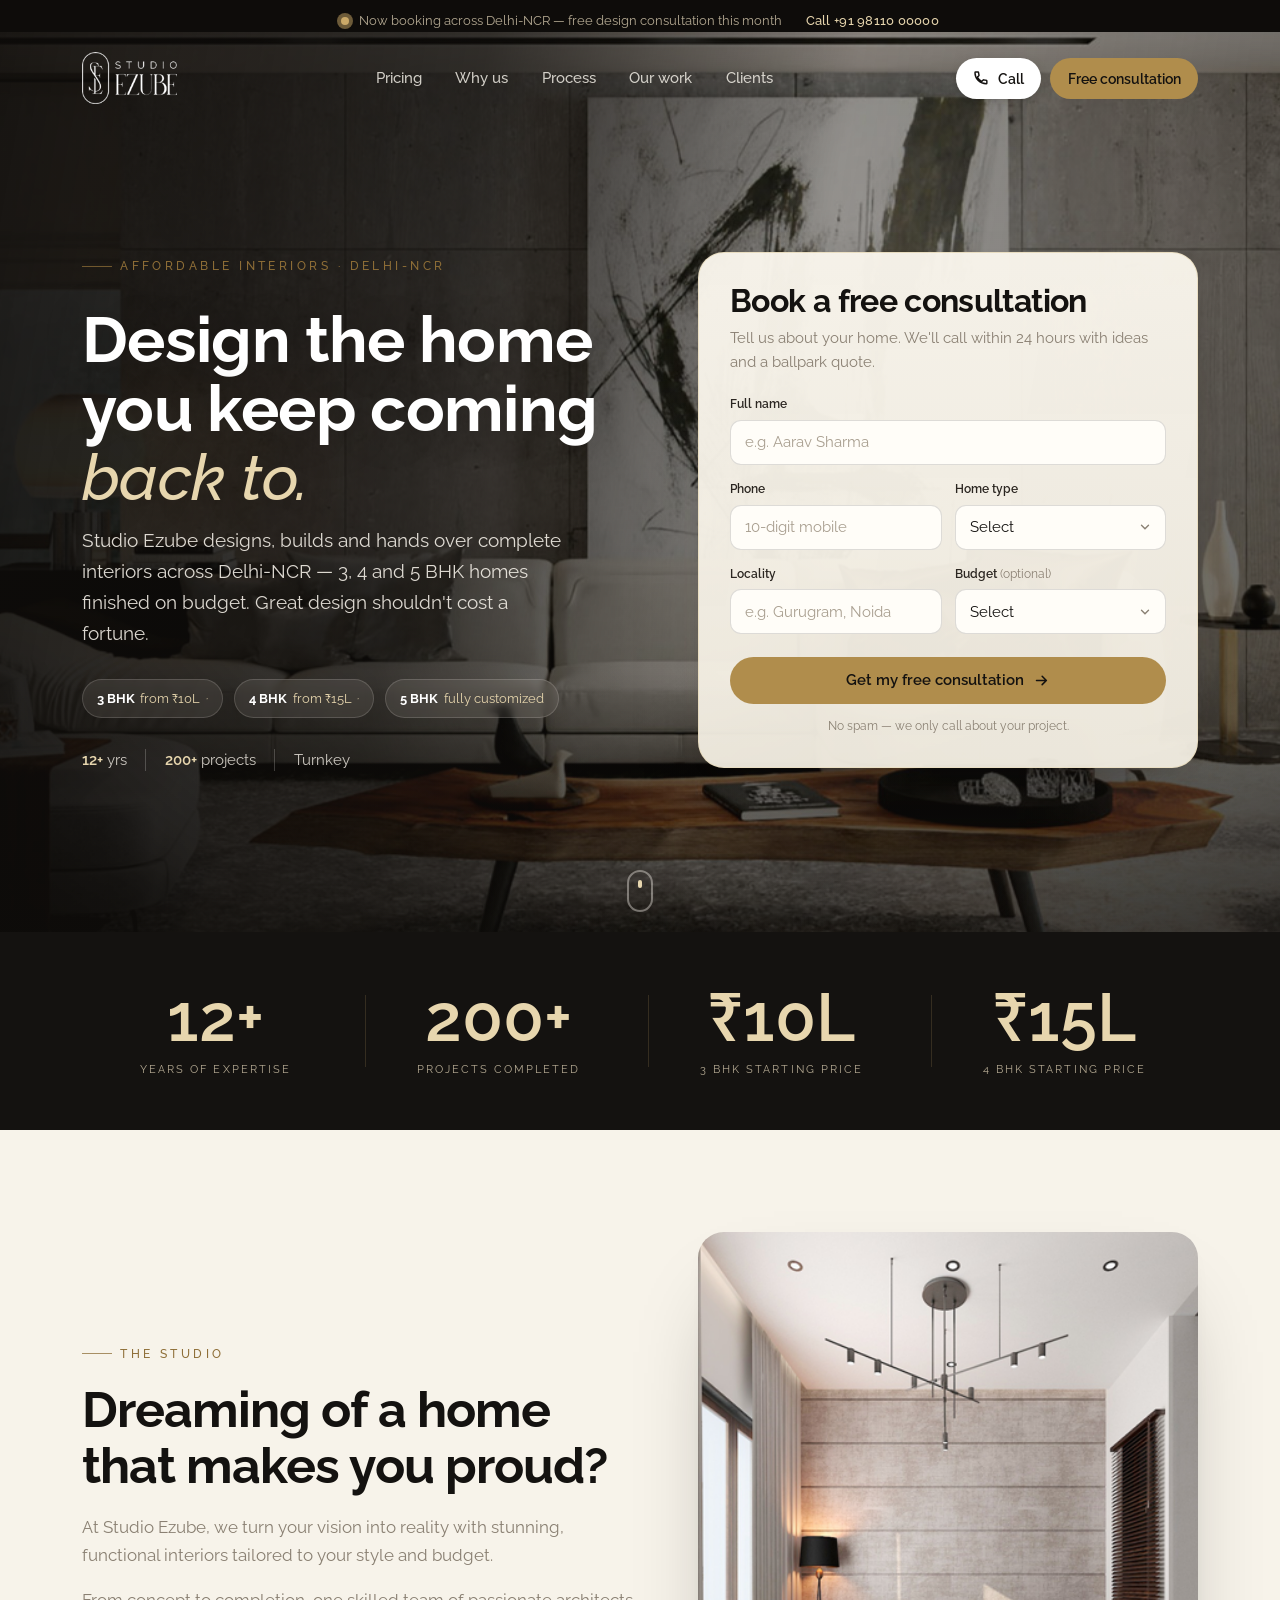
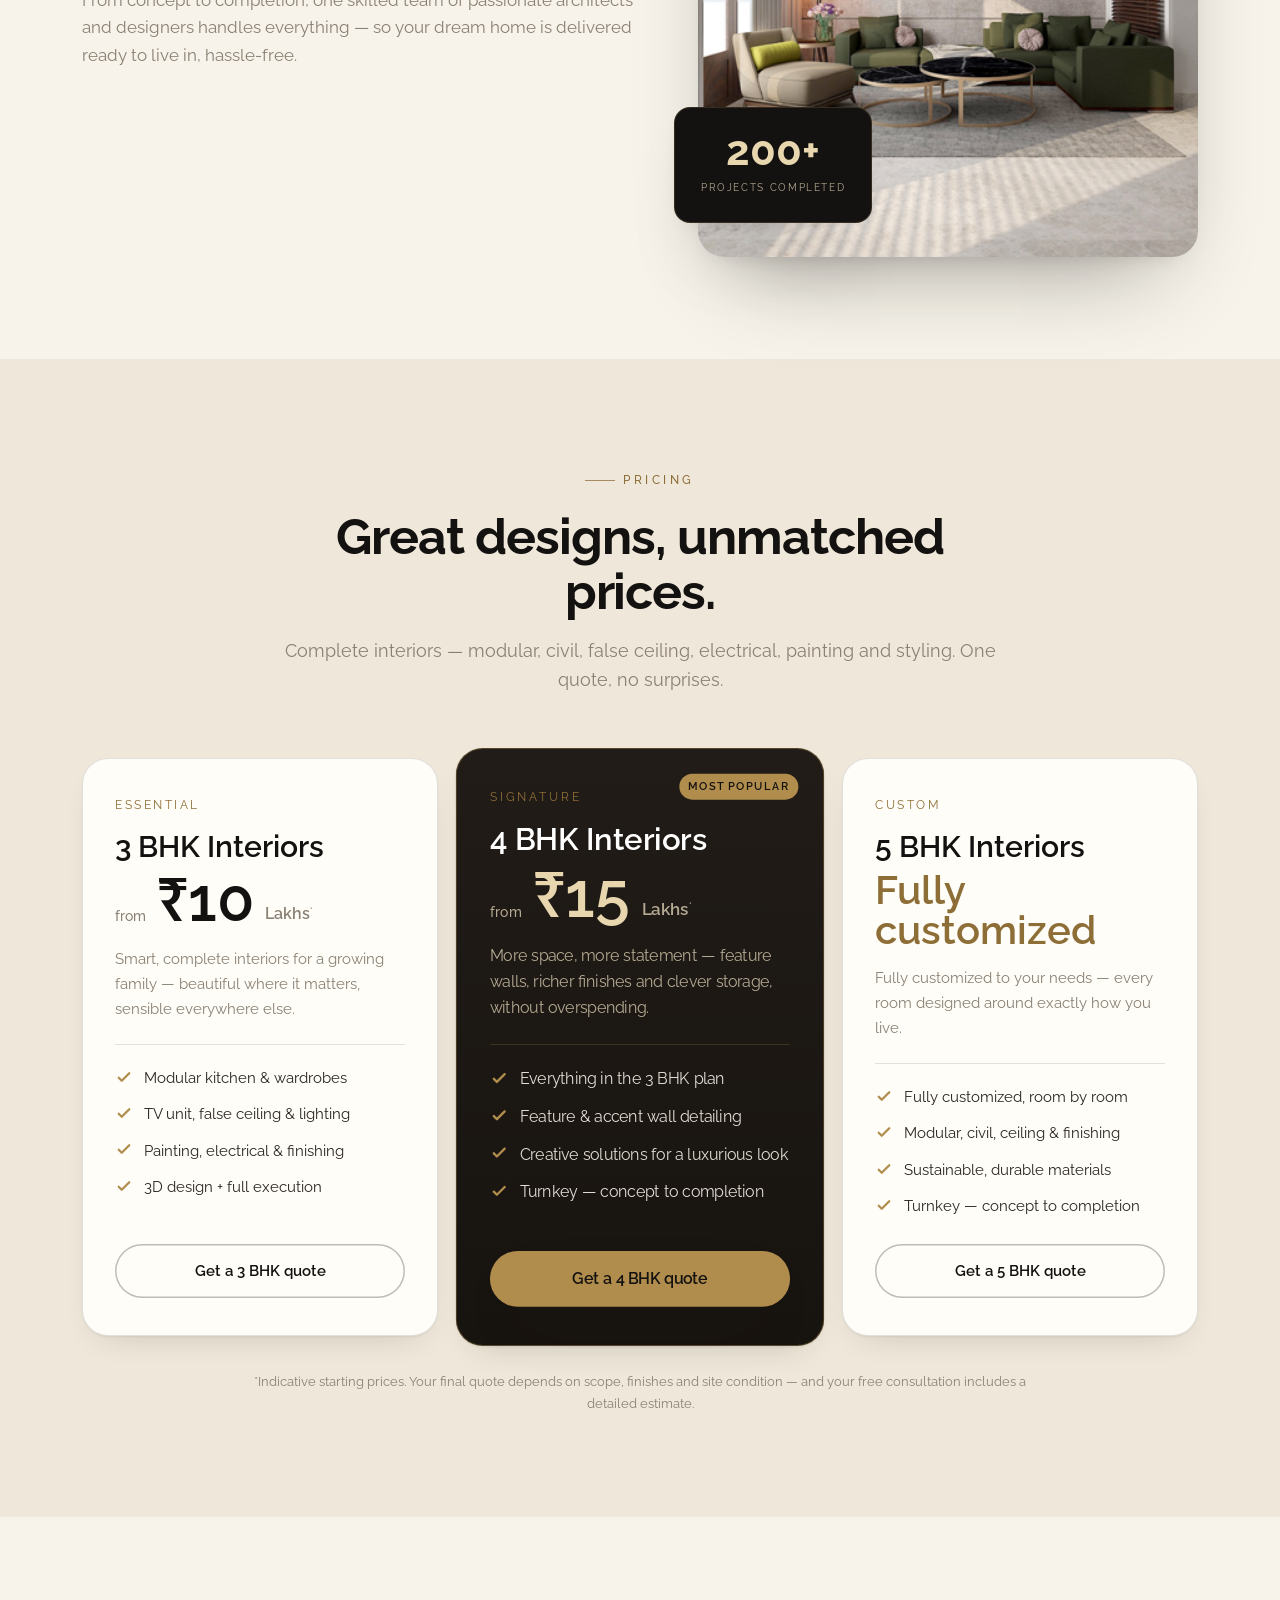
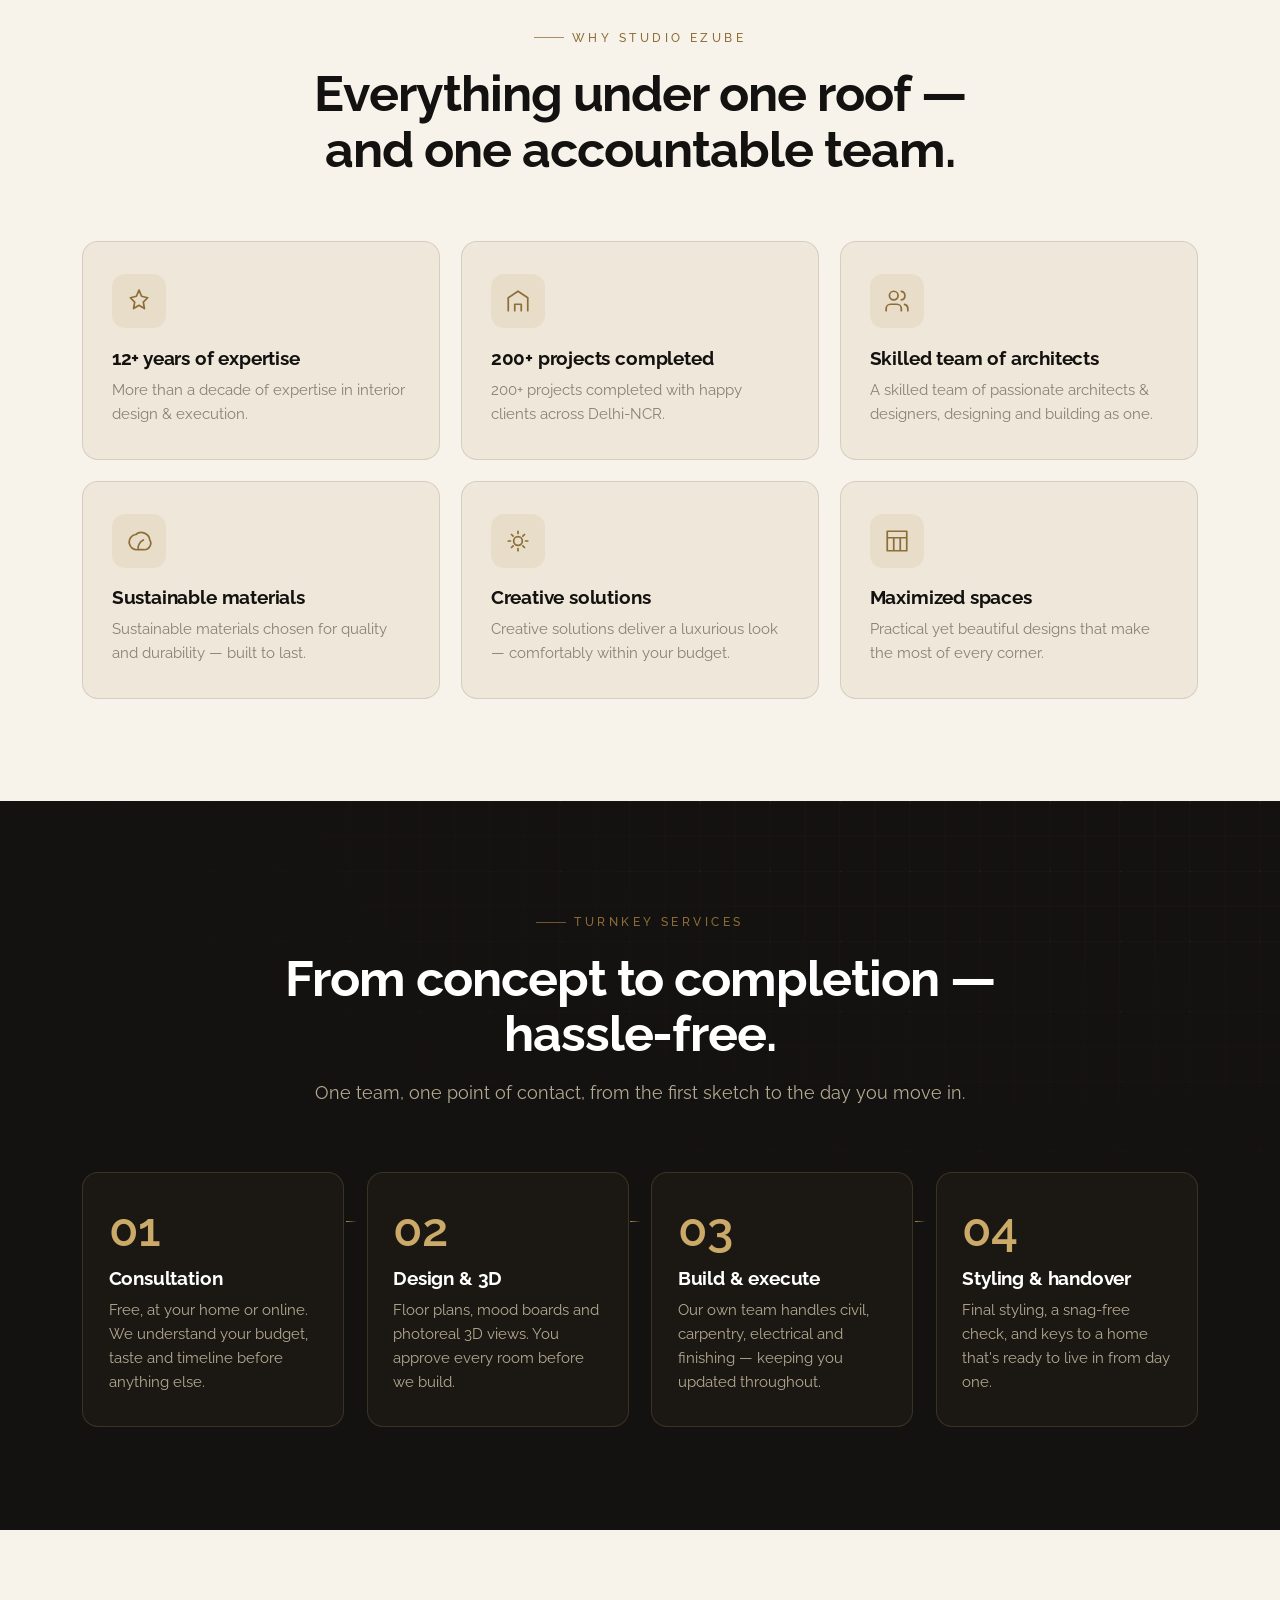
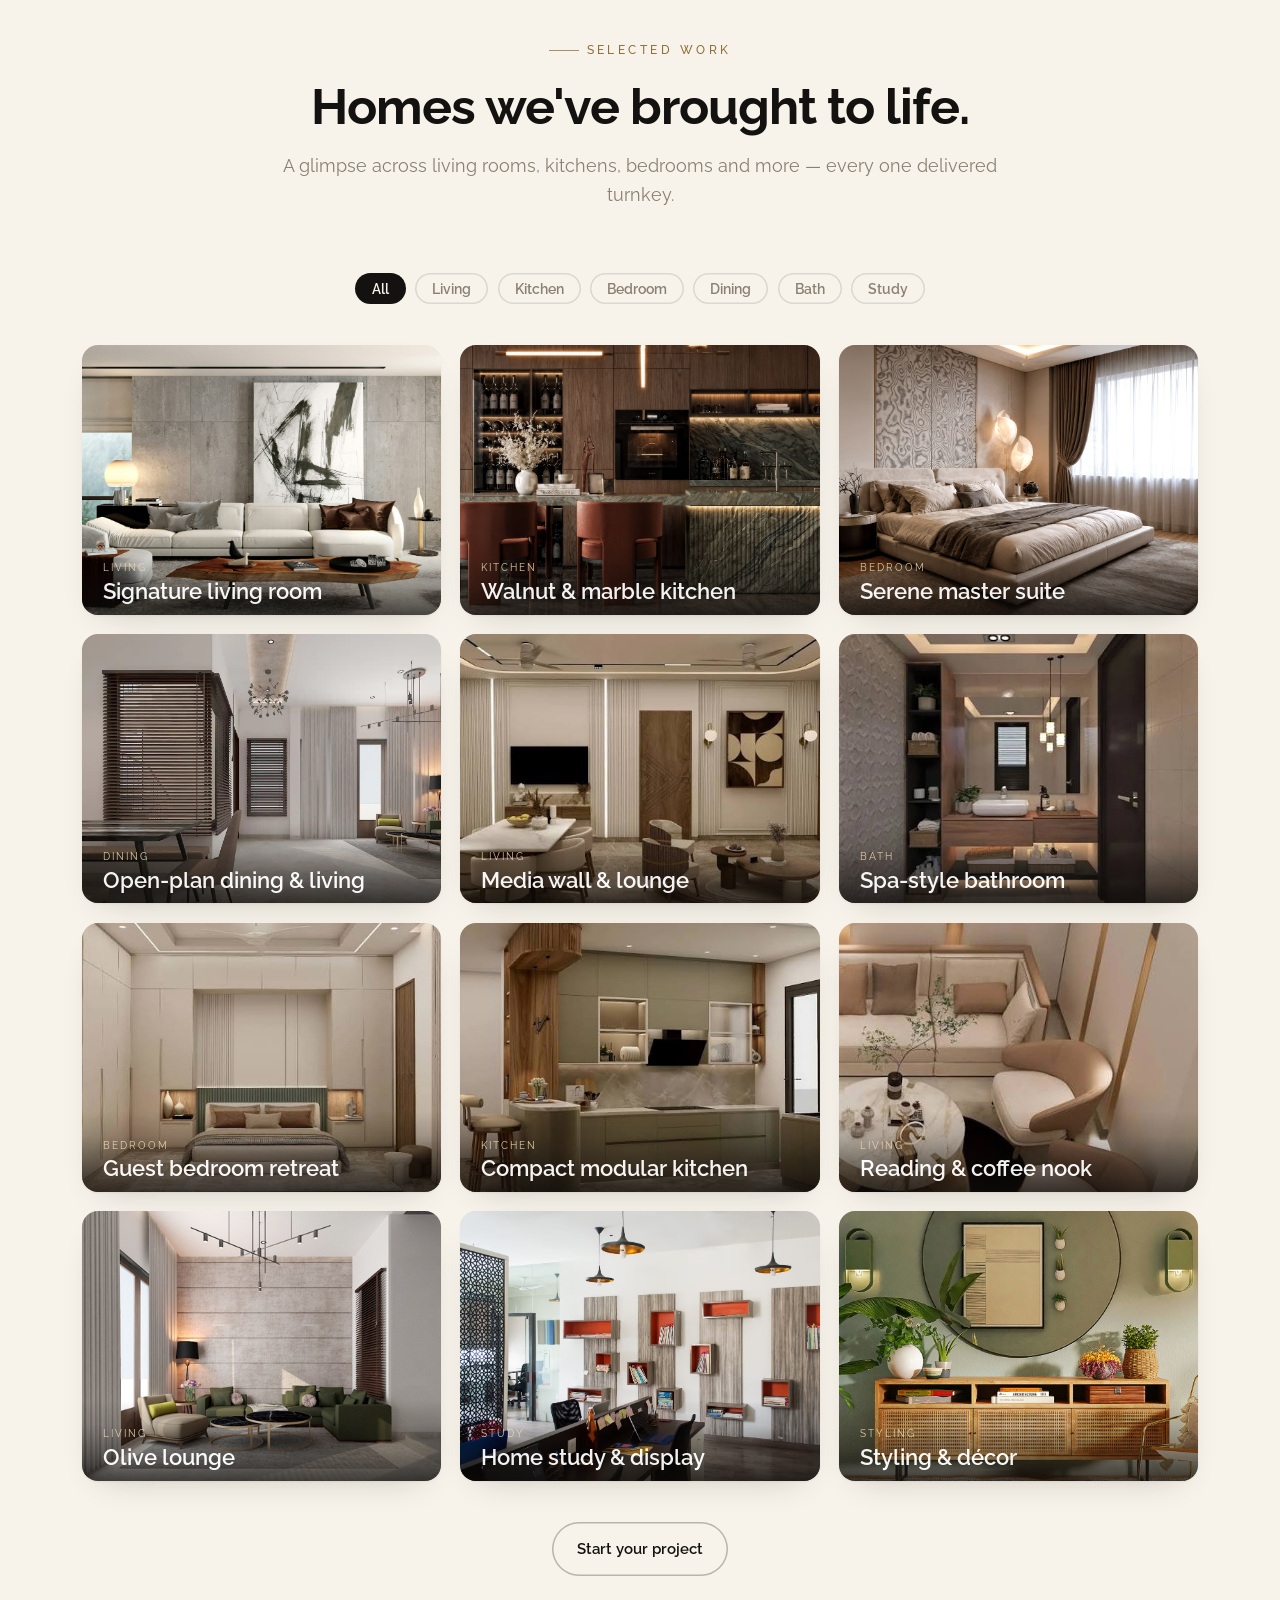
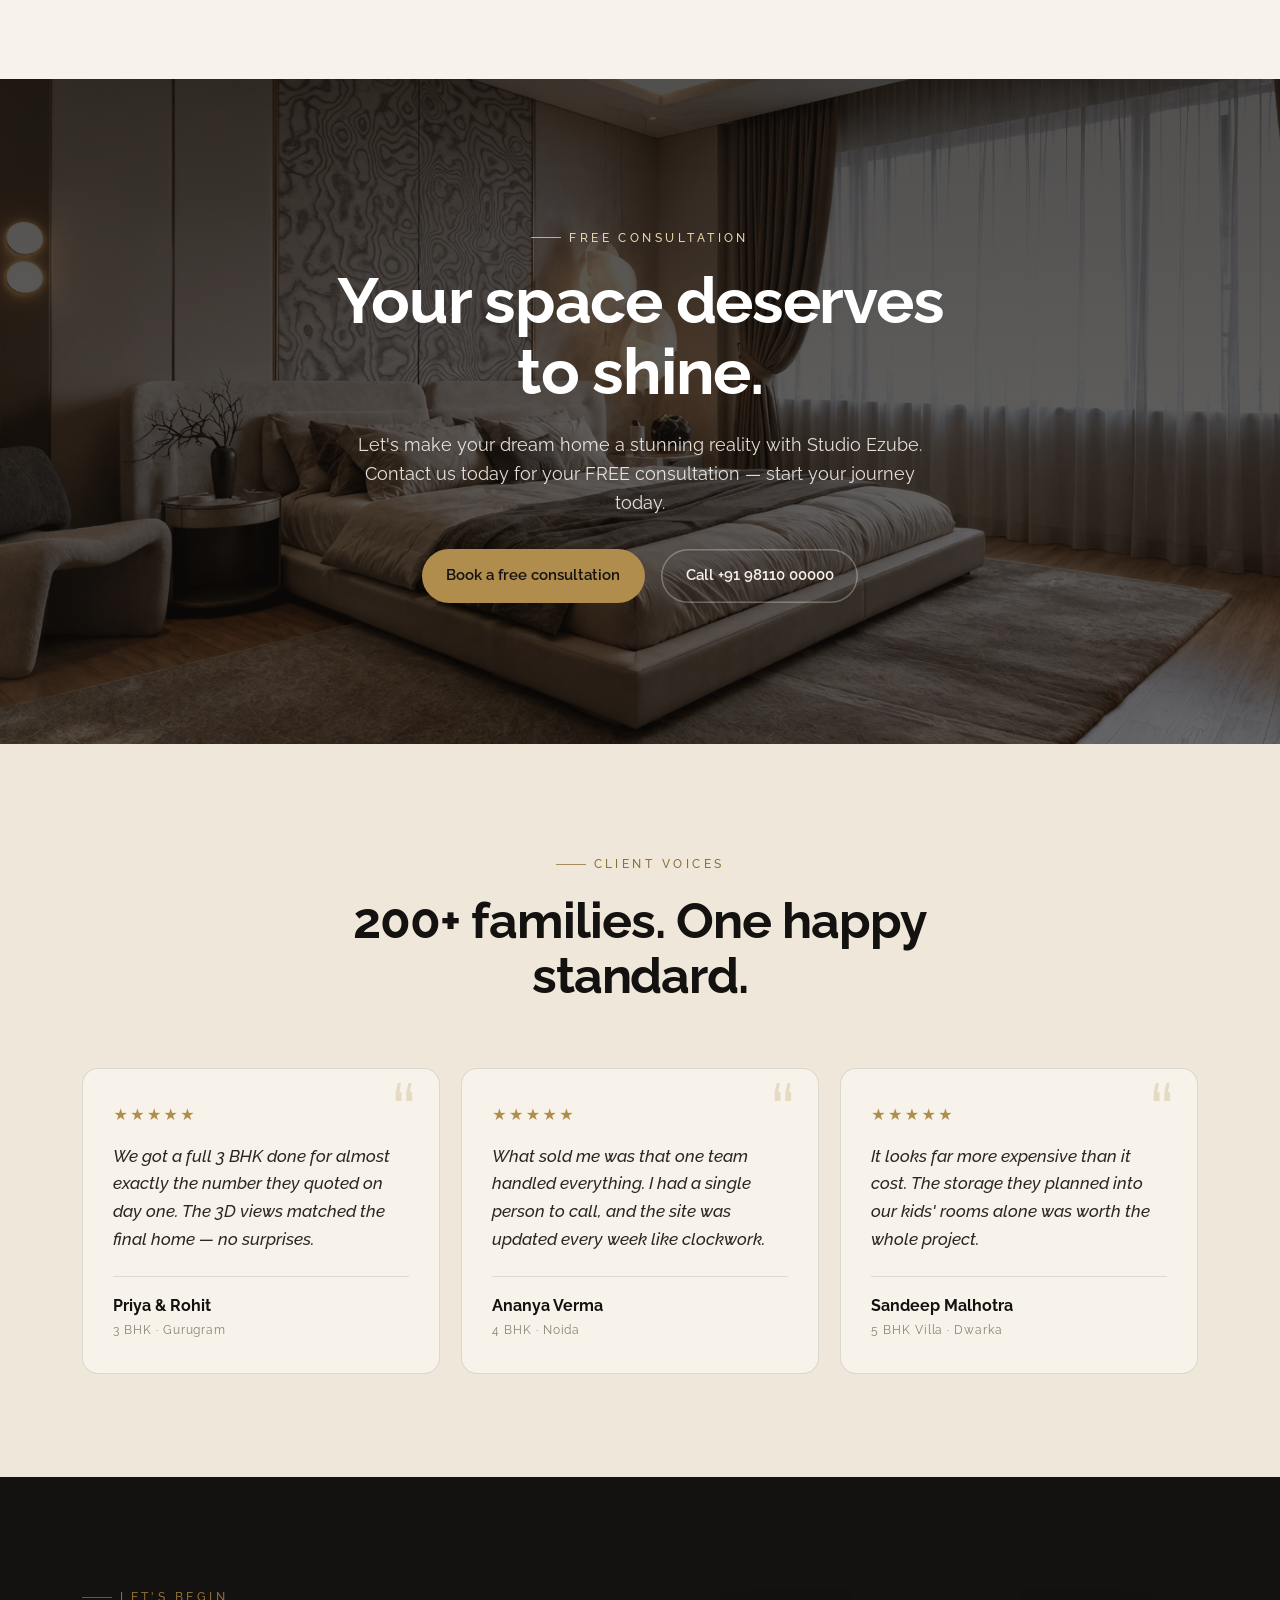
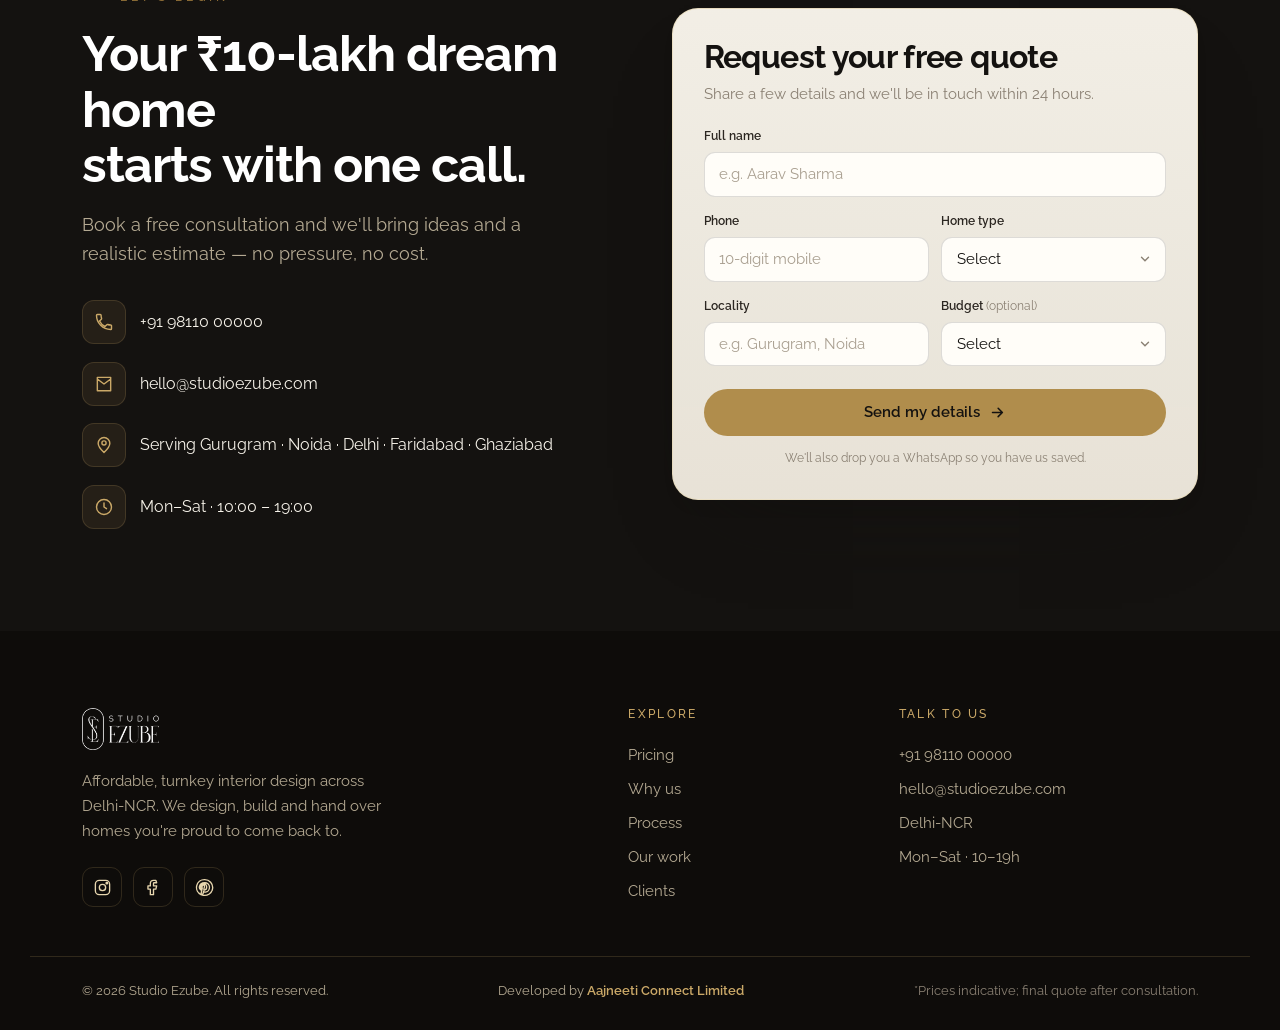
==== commit 1b75c1b3: "update" ====
--- a/index.html
+++ b/index.html
@@ -50,7 +50,7 @@
           <svg viewBox="0 0 24 24" class="ico"><path d="M6.6 10.8a15 15 0 006.6 6.6l2.2-2.2a1 1 0 011-.25 11.4 11.4 0 003.6.6 1 1 0 011 1V20a1 1 0 01-1 1A17 17 0 013 4a1 1 0 011-1h3.5a1 1 0 011 1 11.4 11.4 0 00.6 3.6 1 1 0 01-.25 1z"/></svg>
           Call
         </a>
-        <a href="#consult" class="btn btn-solid btn-sm">Free consultation</a>
+        <a href="#consult" data-open-modal class="btn btn-solid btn-sm">Free consultation</a>
       </div>
       <button class="nav-burger" id="burger" aria-label="Open menu" aria-expanded="false"><span></span><span></span><span></span></button>
     </div>
@@ -60,7 +60,7 @@
       <a href="#process">Process</a>
       <a href="#work">Our work</a>
       <a href="#voices">Clients</a>
-      <a href="#consult" class="btn btn-solid">Free consultation</a>
+      <a href="#consult" data-open-modal class="btn btn-solid">Free consultation</a>
     </div>
   </header>
 
@@ -194,7 +194,7 @@
             <li>Painting, electrical &amp; finishing</li>
             <li>3D design + full execution</li>
           </ul>
-          <a href="#consult" class="btn btn-outline btn-block">Get a 3 BHK quote</a>
+          <a href="#consult" data-open-modal data-bhk="3 BHK" class="btn btn-outline btn-block">Get a 3 BHK quote</a>
         </article>
 
         <article class="price-card featured reveal" style="--i:1">
@@ -209,7 +209,7 @@
             <li>Creative solutions for a luxurious look</li>
             <li>Turnkey — concept to completion</li>
           </ul>
-          <a href="#consult" class="btn btn-solid btn-block">Get a 4 BHK quote</a>
+          <a href="#consult" data-open-modal data-bhk="4 BHK" class="btn btn-solid btn-block">Get a 4 BHK quote</a>
         </article>
 
         <article class="price-card reveal" style="--i:2">
@@ -223,7 +223,7 @@
             <li>Sustainable, durable materials</li>
             <li>Turnkey — concept to completion</li>
           </ul>
-          <a href="#consult" class="btn btn-outline btn-block">Get a 5 BHK quote</a>
+          <a href="#consult" data-open-modal data-bhk="5 BHK / Villa" class="btn btn-outline btn-block">Get a 5 BHK quote</a>
         </article>
       </div>
       <p class="price-fine reveal">*Indicative starting prices. Your final quote depends on scope, finishes and site condition — and your free consultation includes a detailed estimate.</p>
@@ -371,7 +371,7 @@
         </figure>
       </div>
       <div class="work-more">
-        <a href="#consult" class="btn btn-outline">Start your project</a>
+        <a href="#consult" data-open-modal class="btn btn-outline">Start your project</a>
       </div>
     </div>
   </section>
@@ -383,7 +383,7 @@
       <h2 class="reveal" style="--i:1">Your space deserves to shine.</h2>
       <p class="reveal" style="--i:2">Let's make your dream home a stunning reality with Studio Ezube. Contact us today for your FREE consultation — start your journey today.</p>
       <div class="cine-cta reveal" style="--i:3">
-        <a href="#consult" class="btn btn-solid">Book a free consultation</a>
+        <a href="#consult" data-open-modal class="btn btn-solid">Book a free consultation</a>
         <a href="tel:+919811000000" class="btn btn-ghost">Call +91 98110 00000</a>
       </div>
     </div>
@@ -453,9 +453,18 @@
             </select>
           </div>
         </div>
-        <div class="field">
-          <label for="c-msg">Anything we should know? <span class="opt">(optional)</span></label>
-          <textarea id="c-msg" name="message" rows="3" placeholder="Possession date, must-haves, inspiration…"></textarea>
+        <div class="field-row">
+          <div class="field">
+            <label for="c-area">Locality</label>
+            <input id="c-area" name="area" type="text" placeholder="e.g. Gurugram, Noida" />
+          </div>
+          <div class="field">
+            <label for="c-budget">Budget <span class="opt">(optional)</span></label>
+            <select id="c-budget" name="budget">
+              <option value="" disabled selected>Select</option>
+              <option>₹8–12 L</option><option>₹12–18 L</option><option>₹18–25 L</option><option>₹25 L+</option>
+            </select>
+          </div>
         </div>
         <button type="submit" class="btn btn-solid btn-block">
           Send my details
@@ -489,16 +498,13 @@
         <a href="#pricing">Pricing</a><a href="#why">Why us</a><a href="#process">Process</a><a href="#work">Our work</a><a href="#voices">Clients</a>
       </div>
       <div class="footer-col">
-        <h4>Services</h4>
-        <a href="#consult">Full home interiors</a><a href="#consult">Modular kitchens</a><a href="#consult">Wardrobes &amp; storage</a><a href="#consult">False ceiling &amp; lighting</a><a href="#consult">Turnkey execution</a>
-      </div>
-      <div class="footer-col">
         <h4>Talk to us</h4>
         <a href="tel:+919811000000">+91 98110 00000</a><a href="mailto:hello@studioezube.com">hello@studioezube.com</a><span>Delhi-NCR</span><span>Mon–Sat · 10–19h</span>
       </div>
     </div>
     <div class="wrap footer-base">
       <p>© <span id="year">2026</span> Studio Ezube. All rights reserved.</p>
+      <p class="dev">Developed by <span>Aajneeti Connect Limited</span></p>
       <p class="fine">*Prices indicative; final quote after consultation.</p>
     </div>
   </footer>
@@ -514,6 +520,58 @@
     </a>
   </div>
 
+  <!-- ===================== LEAD MODAL ===================== -->
+  <div class="modal" id="leadModal" aria-hidden="true" role="dialog" aria-modal="true" aria-labelledby="modalTitle">
+    <div class="modal-card">
+      <button class="modal-close" aria-label="Close">&times;</button>
+      <form class="lead-form" id="modalForm" novalidate>
+        <div class="form-head">
+          <h2 id="modalTitle">Book a free consultation</h2>
+          <p>Tell us about your home. We'll call within 24 hours with ideas and a ballpark quote.</p>
+        </div>
+        <div class="field">
+          <label for="m-name">Full name</label>
+          <input id="m-name" name="name" type="text" autocomplete="name" placeholder="e.g. Aarav Sharma" required />
+        </div>
+        <div class="field-row">
+          <div class="field">
+            <label for="m-phone">Phone</label>
+            <input id="m-phone" name="phone" type="tel" inputmode="numeric" autocomplete="tel" placeholder="10-digit mobile" required />
+          </div>
+          <div class="field">
+            <label for="m-type">Home type</label>
+            <select id="m-type" name="type" required>
+              <option value="" disabled selected>Select</option>
+              <option>3 BHK</option><option>4 BHK</option><option>5 BHK / Villa</option><option>2 BHK</option><option>Other</option>
+            </select>
+          </div>
+        </div>
+        <div class="field-row">
+          <div class="field">
+            <label for="m-area">Locality</label>
+            <input id="m-area" name="area" type="text" placeholder="e.g. Gurugram, Noida" />
+          </div>
+          <div class="field">
+            <label for="m-budget">Budget <span class="opt">(optional)</span></label>
+            <select id="m-budget" name="budget">
+              <option value="" disabled selected>Select</option>
+              <option>₹8–12 L</option><option>₹12–18 L</option><option>₹18–25 L</option><option>₹25 L+</option>
+            </select>
+          </div>
+        </div>
+        <button type="submit" class="btn btn-solid btn-block">
+          Get my free consultation
+          <svg viewBox="0 0 24 24" class="ico"><path d="M5 12h14M13 6l6 6-6 6"/></svg>
+        </button>
+        <p class="form-note">No spam — we only call about your project.</p>
+        <div class="form-success" hidden>
+          <svg viewBox="0 0 24 24" class="ico-ok"><path d="M5 13l4 4L19 7"/></svg>
+          <p><b>Thank you!</b> We've got your details and will call you within 24 hours.</p>
+        </div>
+      </form>
+    </div>
+  </div>
+
   <!-- ===================== LIGHTBOX ===================== -->
   <div class="lightbox" id="lightbox" aria-hidden="true">
     <button class="lb-close" aria-label="Close">&times;</button>
--- a/css/styles.css
+++ b/css/styles.css
@@ -104,6 +104,9 @@
 .nav.scrolled .nav-links a:hover{color:var(--ink)}
 .nav.scrolled .btn-ghost{color:var(--ink);box-shadow:inset 0 0 0 1.5px rgba(20,18,16,.24)}
 .nav.scrolled .btn-ghost:hover{background:rgba(20,18,16,.07)}
+/* nav Call button: solid white so it stays visible over the hero photo and the ivory nav */
+.nav-cta .btn-ghost,.nav.scrolled .nav-cta .btn-ghost{background:#fff;color:var(--ink);box-shadow:0 3px 14px -6px rgba(20,18,16,.45)}
+.nav-cta .btn-ghost:hover,.nav.scrolled .nav-cta .btn-ghost:hover{background:#fff;color:var(--brass-deep);transform:translateY(-2px);box-shadow:0 8px 20px -8px rgba(20,18,16,.5)}
 .nav.scrolled .nav-burger{box-shadow:inset 0 0 0 1.5px rgba(20,18,16,.22)}
 .nav.scrolled .nav-burger span{background:var(--ink)}
 .nav-mobile{display:none}
@@ -328,7 +331,7 @@
 
 /* ============================ footer ============================ */
 .footer{background:var(--ink-2);color:var(--muted-d);padding-top:clamp(3.5rem,6vw,5rem)}
-.footer-grid{display:grid;grid-template-columns:2fr 1fr 1fr 1.2fr;gap:2.5rem;padding-bottom:3rem}
+.footer-grid{display:grid;grid-template-columns:2.2fr 1fr 1.3fr;gap:2.5rem;padding-bottom:3rem}
 .footer-logo{height:42px;width:auto;filter:brightness(0) invert(1);margin-bottom:1.2rem}
 .footer-brand p{font-size:.95rem;max-width:36ch;color:var(--muted-d)}
 .socials{display:flex;gap:.7rem;margin-top:1.5rem}
@@ -341,7 +344,9 @@
 .footer-col a{transition:color .25s var(--ease)}
 .footer-col a:hover{color:var(--cream)}
 .footer-base{display:flex;justify-content:space-between;gap:1rem;flex-wrap:wrap;padding-block:1.4rem 1.8rem;border-top:1px solid var(--line-d);font-size:.82rem}
-.footer-base .fine{color:var(--taupe);font-family:var(--ff-mono)}
+.footer-base .fine{color:var(--taupe)}
+.footer-base .dev{color:var(--muted-d)}
+.footer-base .dev span{color:var(--brass-light);font-weight:600}
 
 /* ============================ floating actions ============================ */
 .fab{position:fixed;right:clamp(16px,3vw,28px);bottom:clamp(16px,3vw,28px);z-index:800;display:flex;flex-direction:column;gap:14px;
@@ -362,6 +367,21 @@
 .fab-btn::after{content:attr(data-tip);position:absolute;right:72px;top:50%;transform:translateY(-50%) translateX(6px);white-space:nowrap;
   background:var(--ink);color:var(--cream);font-size:.8rem;font-weight:500;padding:.5em .85em;border-radius:8px;opacity:0;pointer-events:none;transition:.3s var(--ease);box-shadow:var(--sh-1)}
 .fab-btn:hover::after{opacity:1;transform:translateY(-50%)}
+
+/* ============================ lead modal ============================ */
+.modal{position:fixed;inset:0;z-index:1100;display:flex;align-items:center;justify-content:center;padding:5vw;
+  background:rgba(14,12,10,.62);backdrop-filter:blur(7px);-webkit-backdrop-filter:blur(7px);
+  opacity:0;visibility:hidden;transition:opacity .4s var(--ease),visibility .4s var(--ease)}
+.modal.open{opacity:1;visibility:visible}
+.modal-card{position:relative;width:100%;max-width:480px;max-height:92vh;overflow-y:auto;
+  background:linear-gradient(180deg,#fffdf7,#f4efe3);border:1px solid rgba(231,214,174,.6);
+  border-radius:var(--r-lg);box-shadow:var(--sh-2);padding:clamp(1.6rem,3vw,2.4rem);
+  transform:translateY(18px) scale(.98);transition:transform .45s var(--ease)}
+.modal.open .modal-card{transform:none}
+.modal-close{position:absolute;top:.7rem;right:.8rem;width:40px;height:40px;border-radius:50%;font-size:1.9rem;
+  line-height:1;color:var(--taupe);display:grid;place-items:center;transition:background .25s var(--ease),color .25s var(--ease);z-index:2}
+.modal-close:hover{background:rgba(20,18,16,.07);color:var(--ink)}
+.modal .form-head{padding-right:2rem}
 
 /* ============================ lightbox ============================ */
 .lightbox{position:fixed;inset:0;z-index:1000;background:rgba(14,12,10,.95);backdrop-filter:blur(6px);-webkit-backdrop-filter:blur(6px);
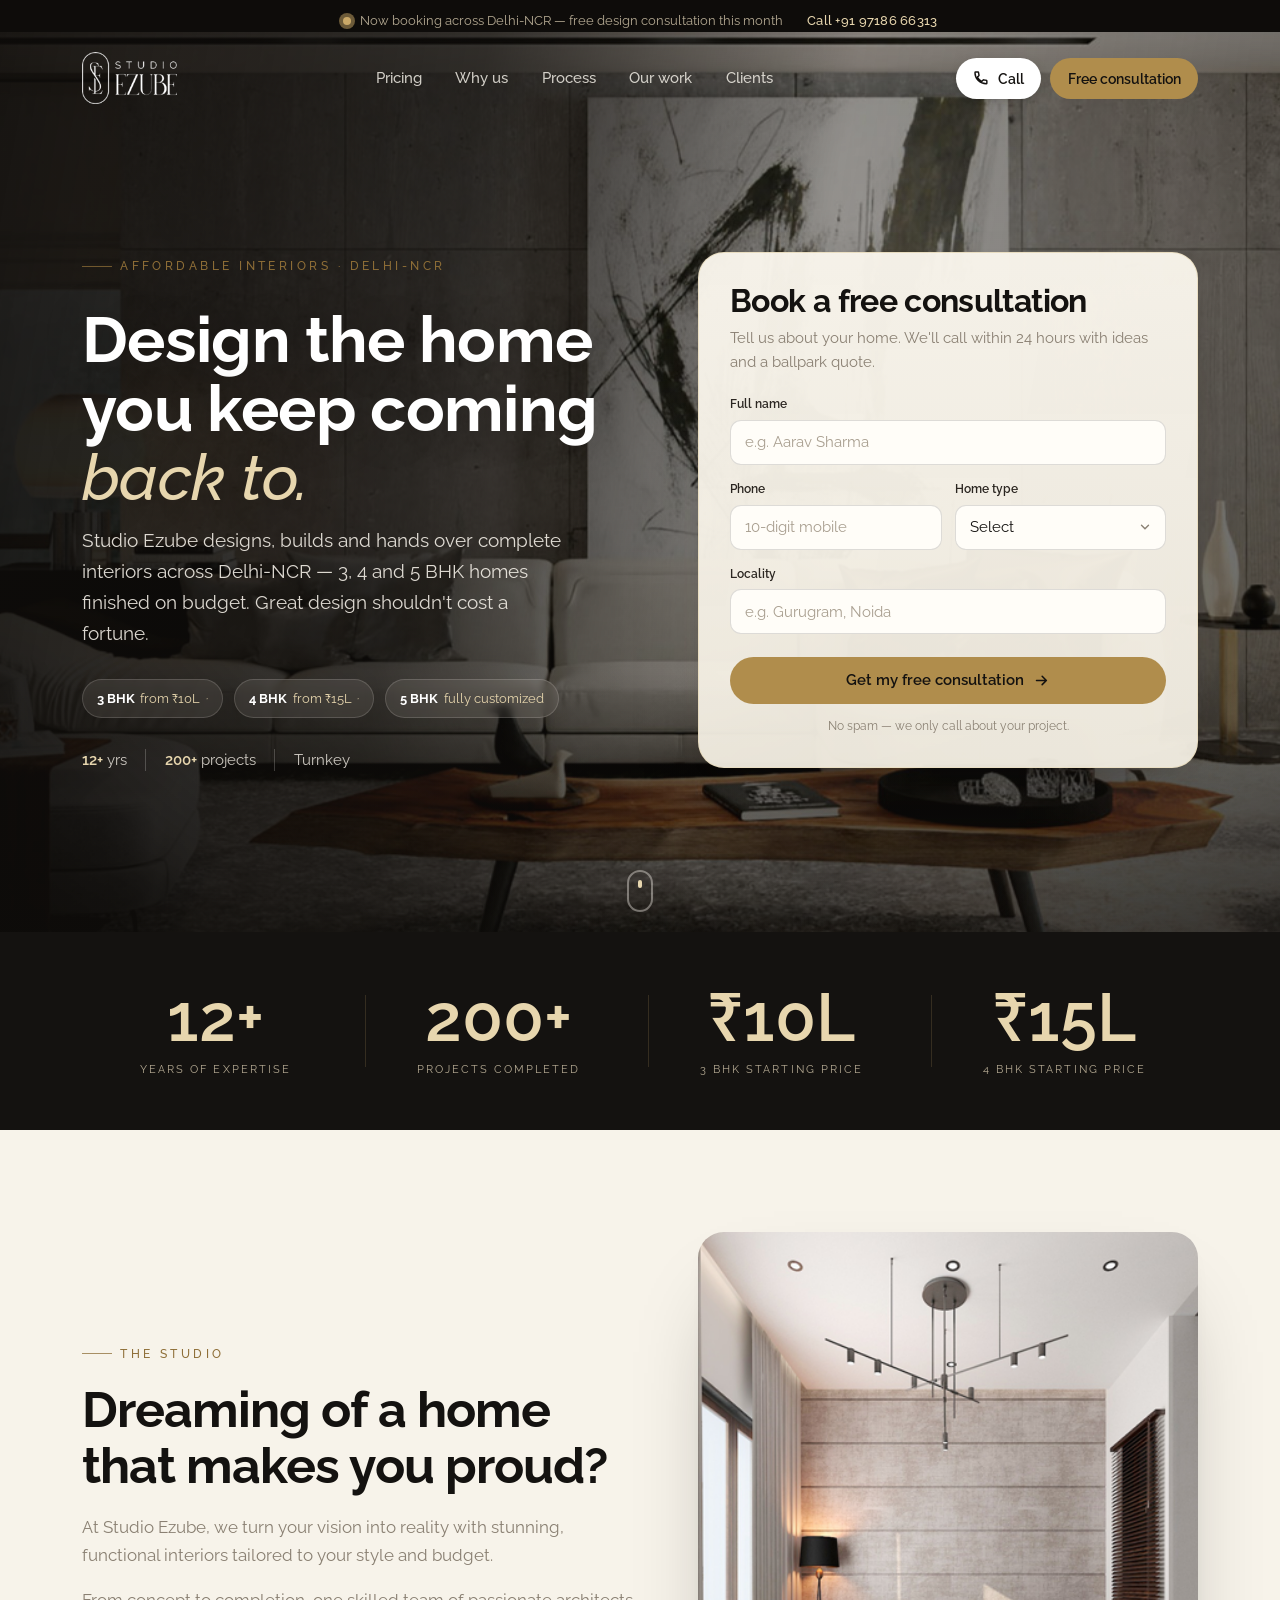
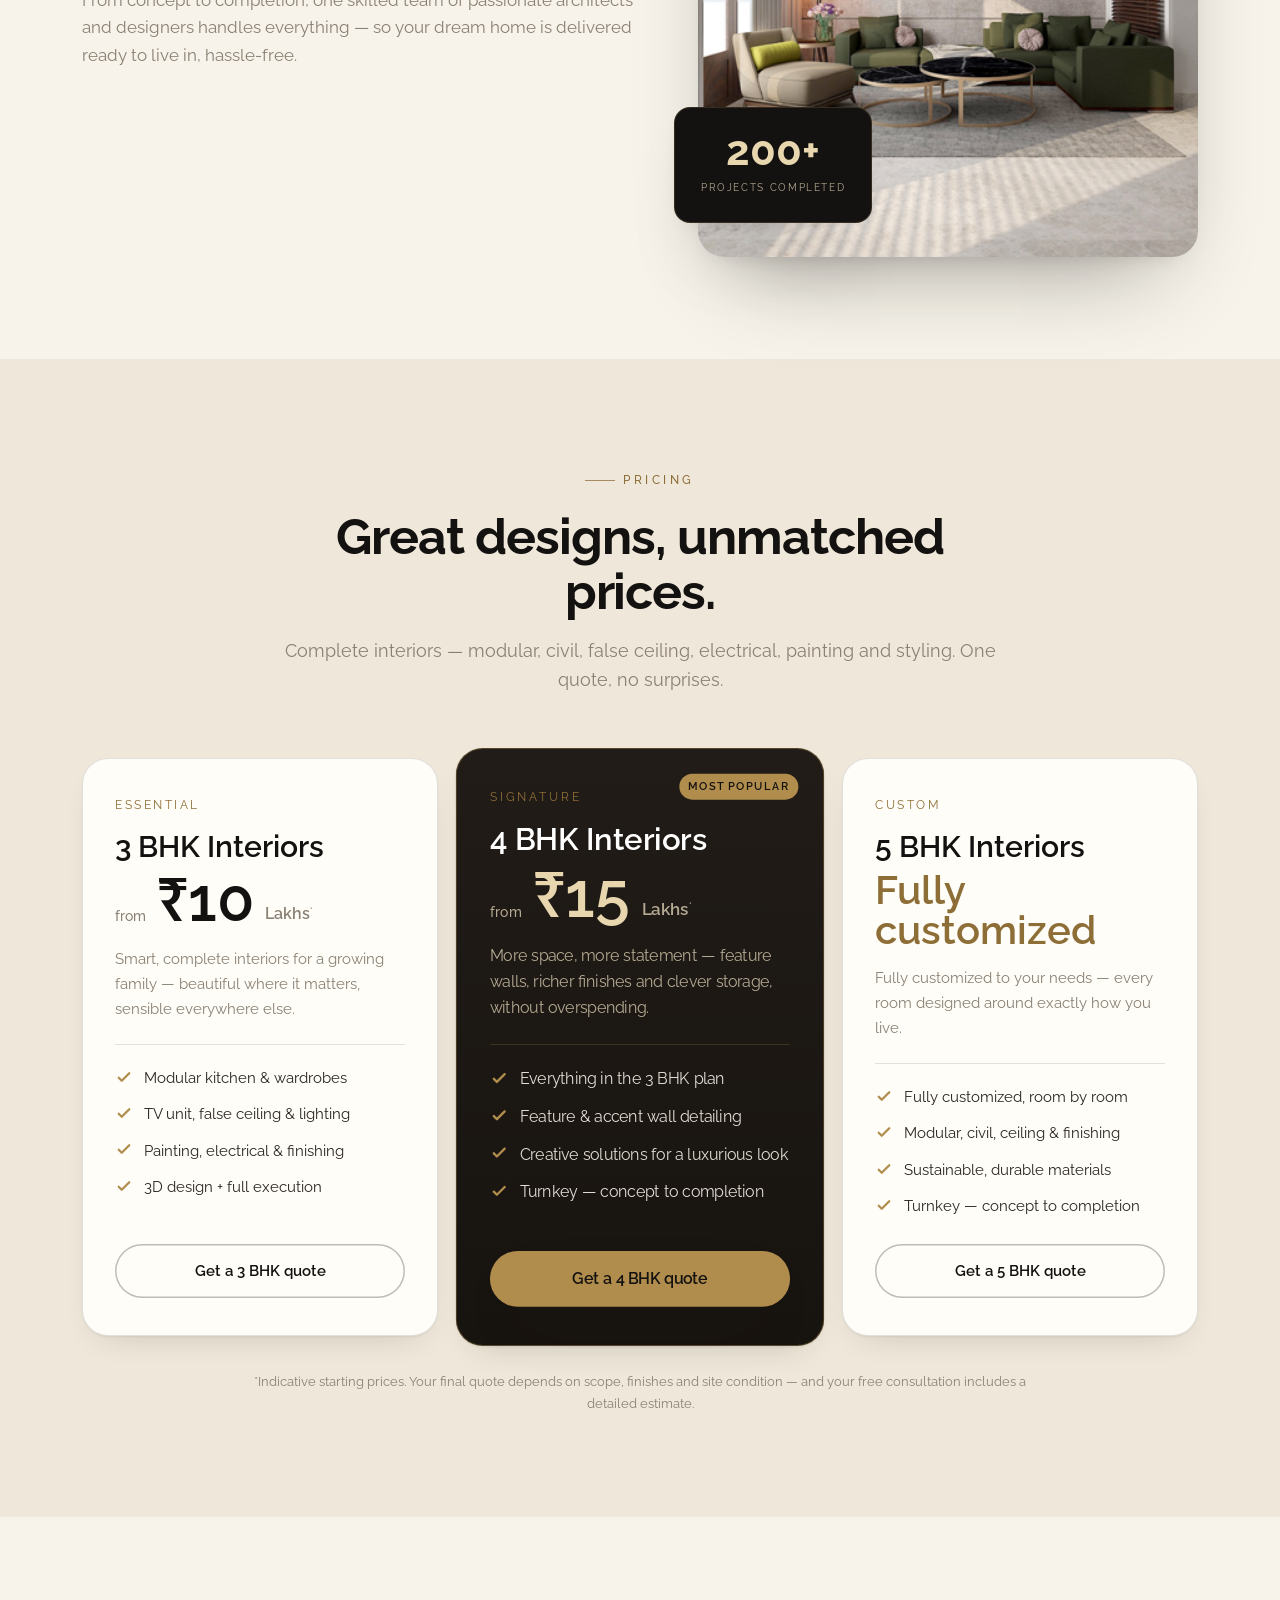
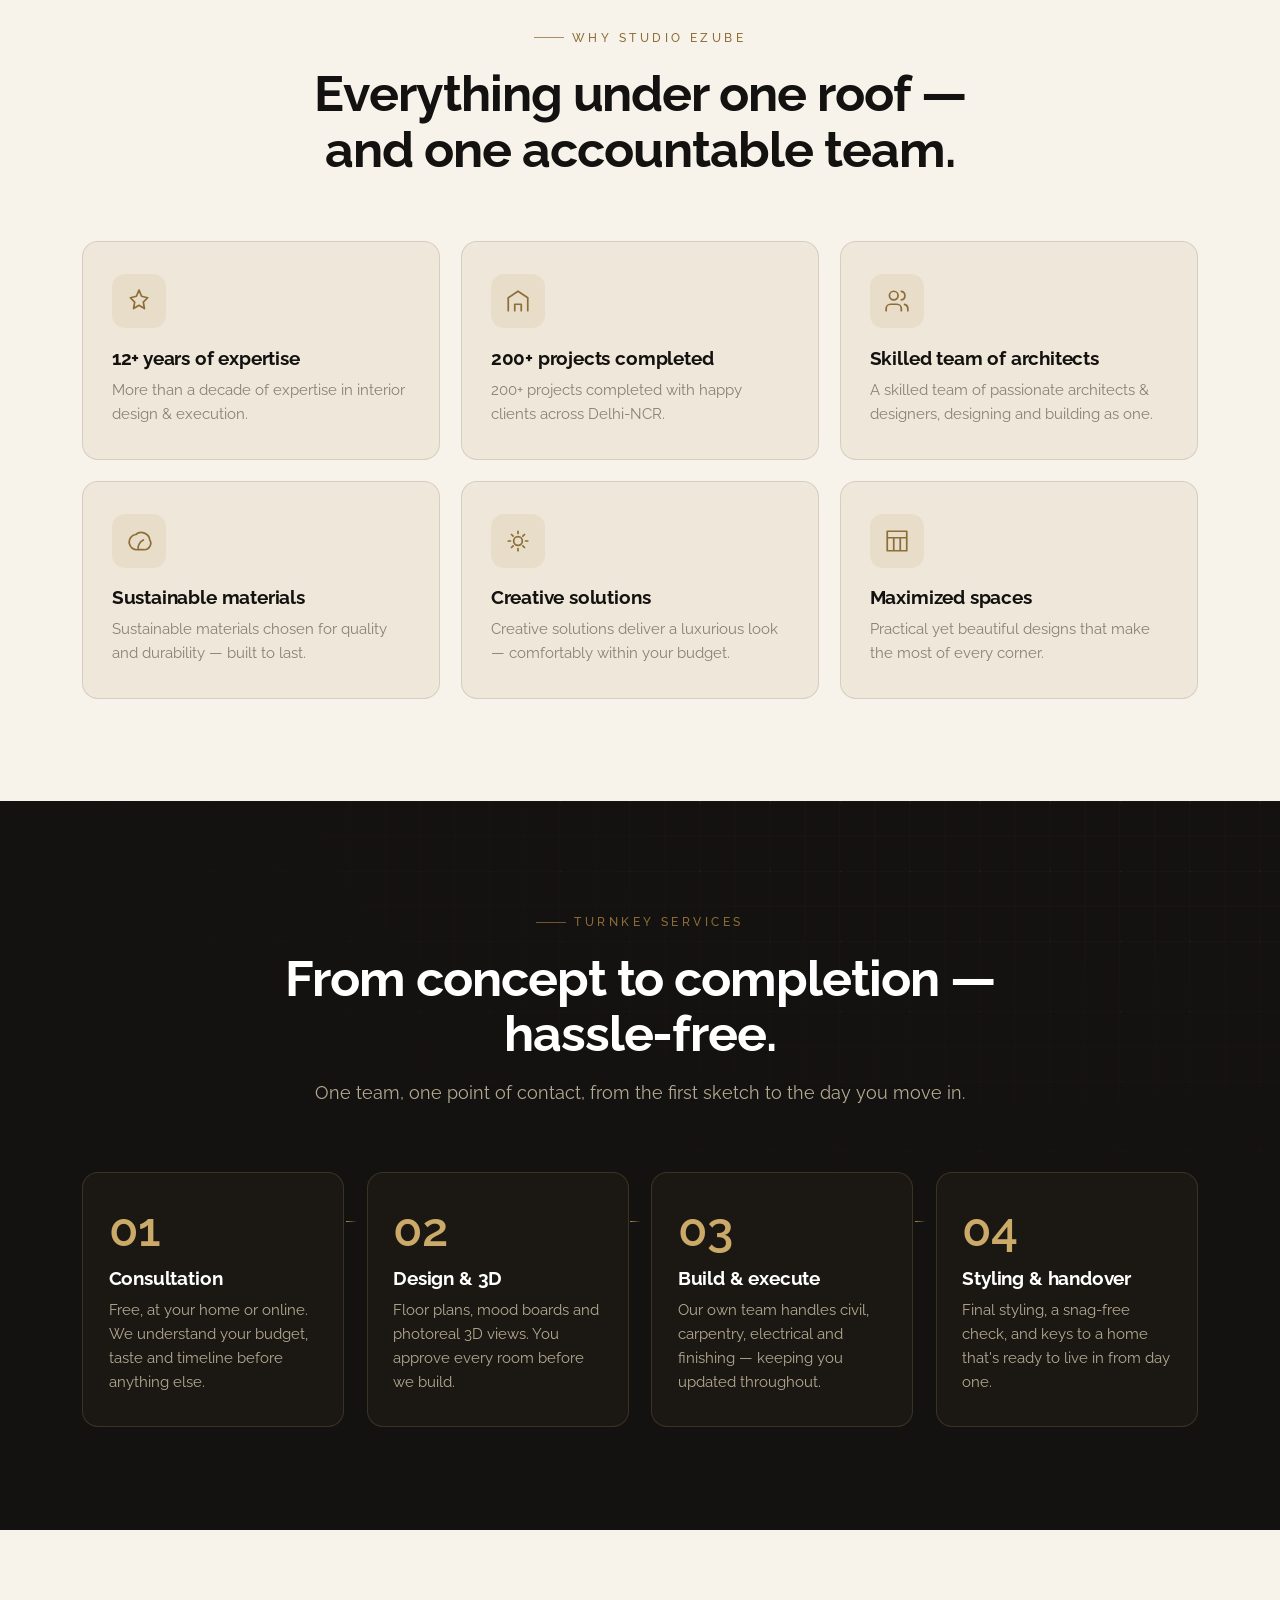
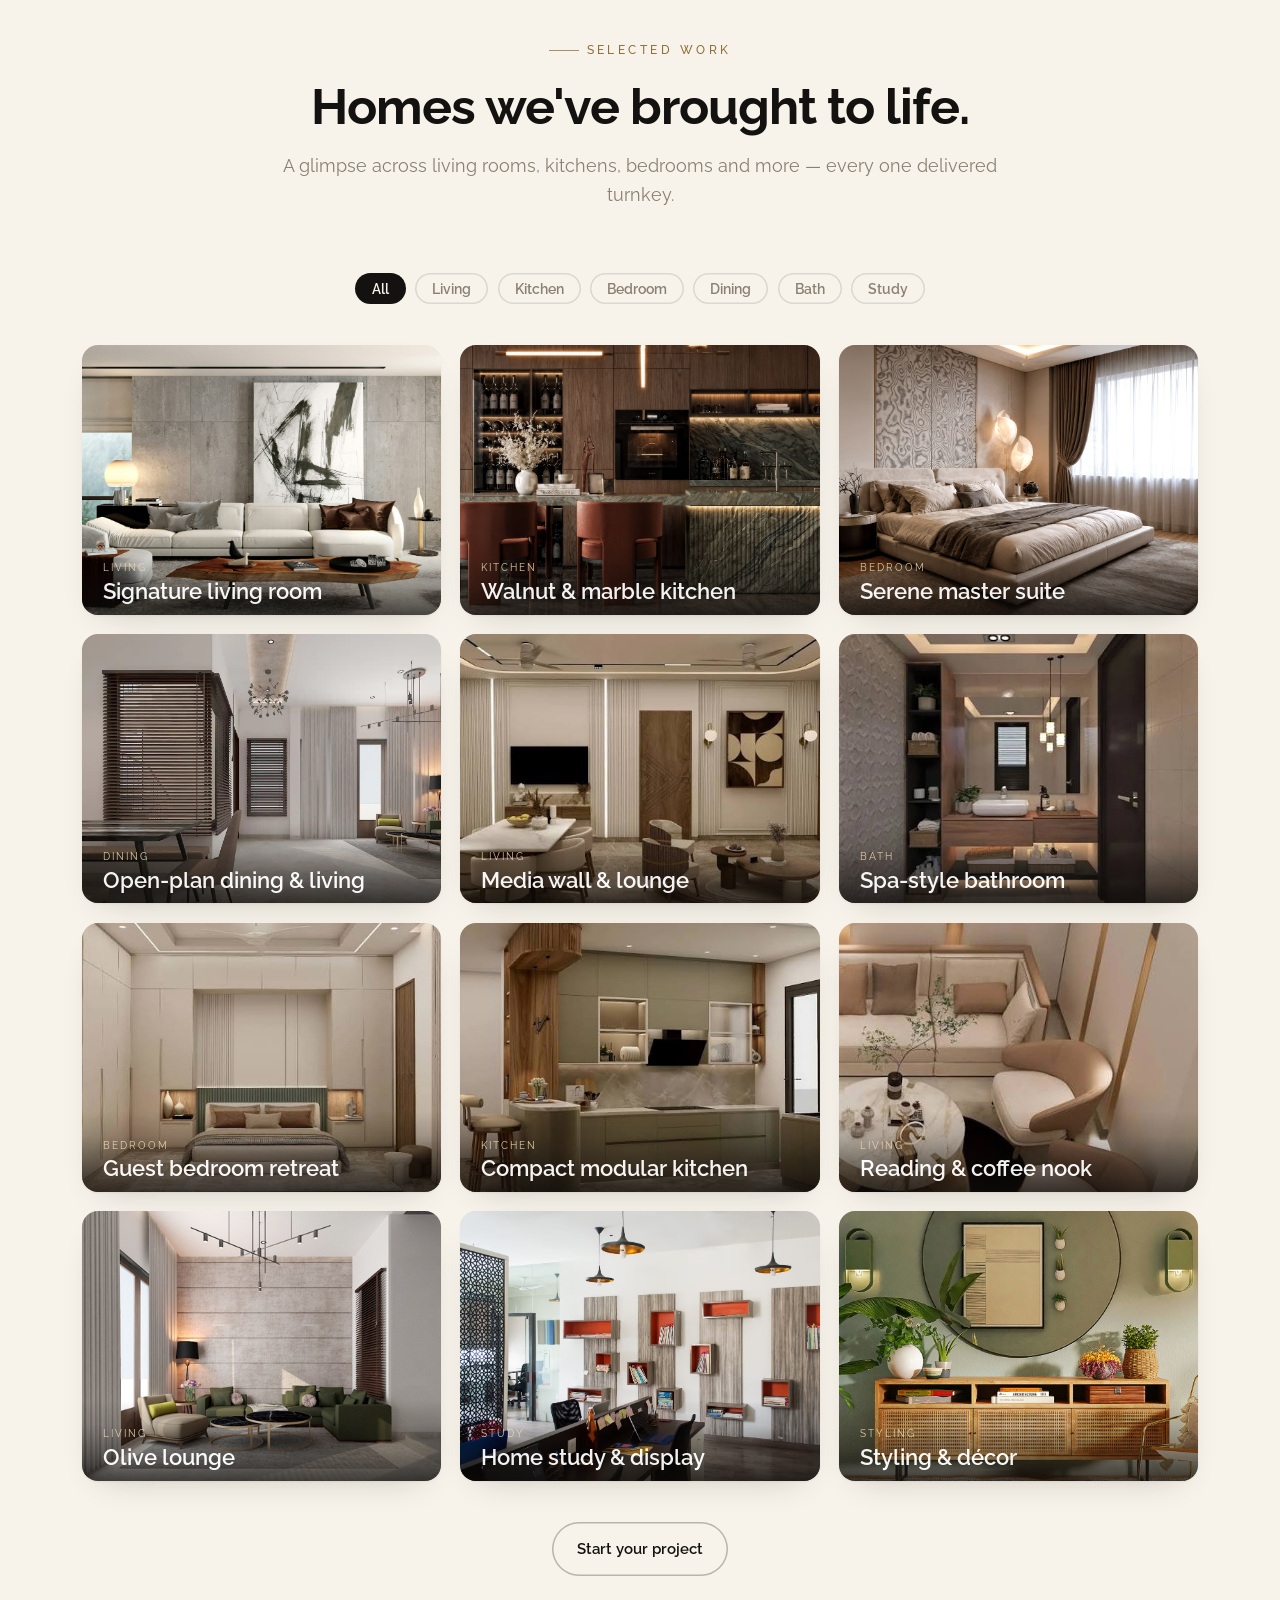
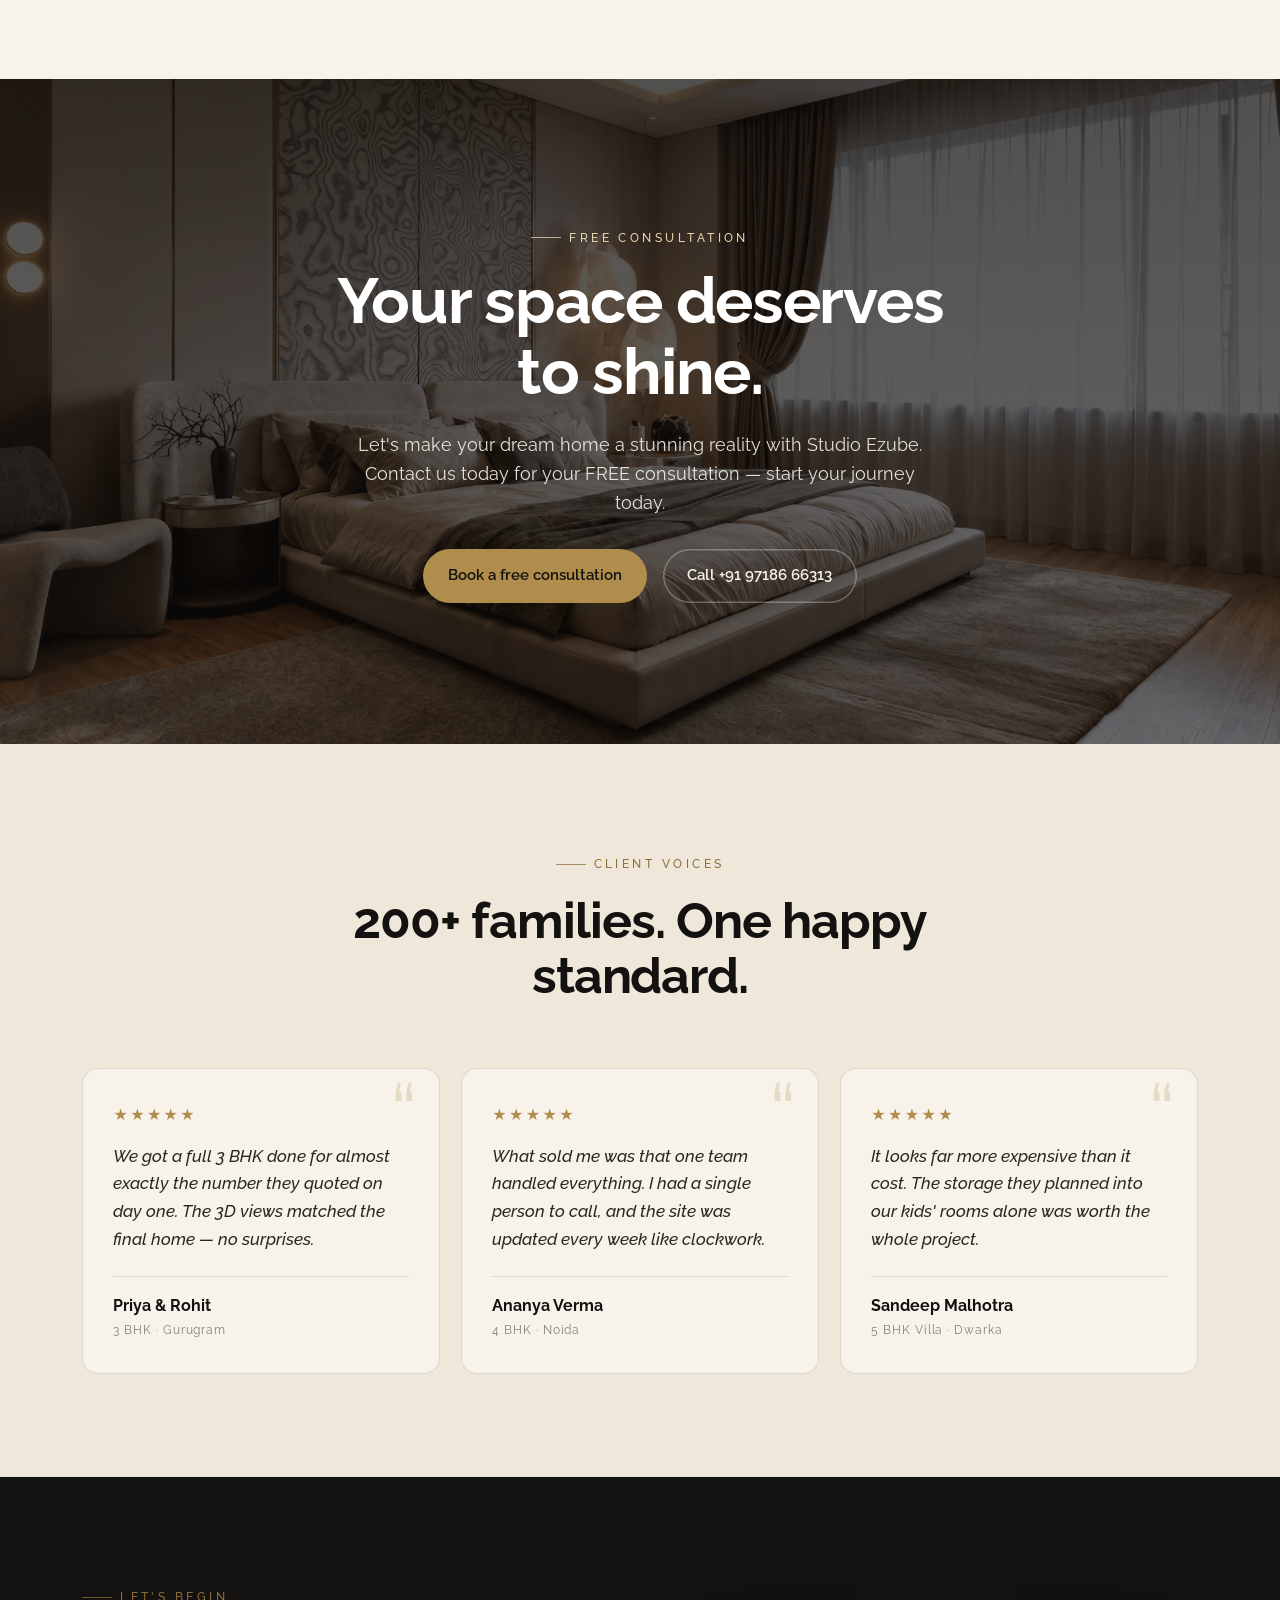
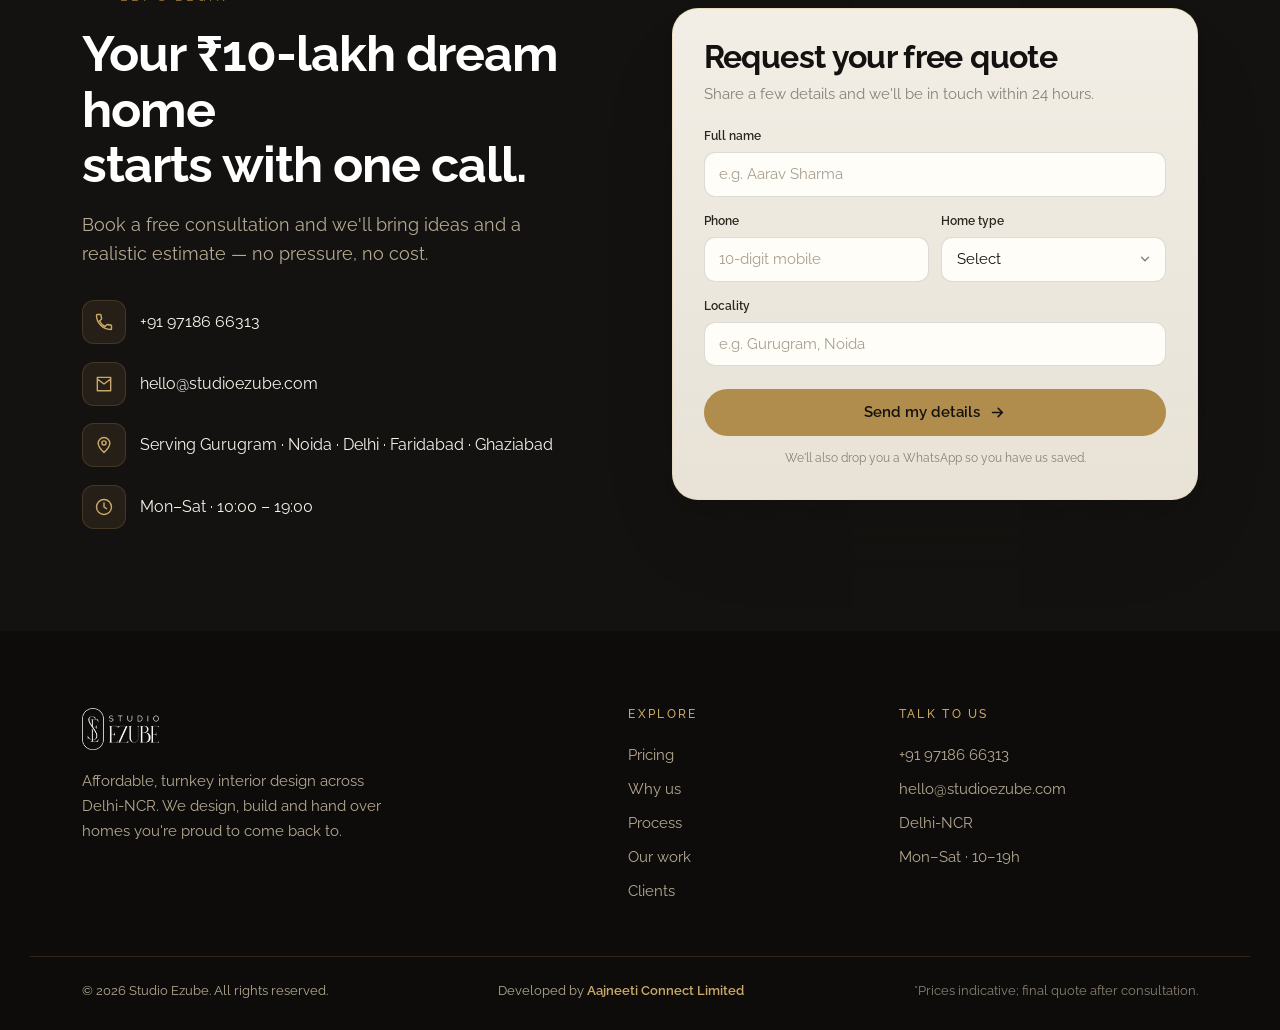
==== commit 5c5abb98: "update" ====
--- a/index.html
+++ b/index.html
@@ -17,6 +17,7 @@
 
   <link rel="preconnect" href="https://fonts.googleapis.com" />
   <link rel="preconnect" href="https://fonts.gstatic.com" crossorigin />
+  <link rel="preconnect" href="https://apiv2.aajneetiadvertising.com" crossorigin />
   <link href="https://fonts.googleapis.com/css2?family=Raleway:ital,wght@0,300;0,400;0,500;0,600;0,700;0,800;1,400;1,500;1,600&display=swap" rel="stylesheet" />
 
   <link rel="stylesheet" href="css/styles.css" />
@@ -28,7 +29,7 @@
   <div class="announce">
     <div class="wrap announce-inner">
       <p><span class="live"></span> Now booking across Delhi-NCR — free design consultation this month</p>
-      <a href="tel:+919811000000" class="announce-call">Call +91 98110 00000</a>
+      <a href="tel:+919718666313" class="announce-call">Call +91 97186 66313</a>
     </div>
   </div>
 
@@ -46,7 +47,7 @@
         <a href="#voices">Clients</a>
       </nav>
       <div class="nav-cta">
-        <a href="tel:+919811000000" class="btn btn-ghost btn-sm">
+        <a href="tel:+919718666313" class="btn btn-ghost btn-sm">
           <svg viewBox="0 0 24 24" class="ico"><path d="M6.6 10.8a15 15 0 006.6 6.6l2.2-2.2a1 1 0 011-.25 11.4 11.4 0 003.6.6 1 1 0 011 1V20a1 1 0 01-1 1A17 17 0 013 4a1 1 0 011-1h3.5a1 1 0 011 1 11.4 11.4 0 00.6 3.6 1 1 0 01-.25 1z"/></svg>
           Call
         </a>
@@ -106,28 +107,19 @@
           <div class="field-row">
             <div class="field">
               <label for="h-phone">Phone</label>
-              <input id="h-phone" name="phone" type="tel" inputmode="numeric" autocomplete="tel" placeholder="10-digit mobile" required />
+              <input id="h-phone" name="phone" type="tel" inputmode="numeric" autocomplete="tel" placeholder="10-digit mobile" maxlength="10" required />
             </div>
             <div class="field">
               <label for="h-type">Home type</label>
               <select id="h-type" name="type" required>
                 <option value="" disabled selected>Select</option>
-                <option>3 BHK</option><option>4 BHK</option><option>5 BHK / Villa</option><option>2 BHK</option><option>Other</option>
+                <option>3 BHK</option><option>4 BHK</option><option>5 BHK / Villa</option>
               </select>
             </div>
           </div>
-          <div class="field-row">
-            <div class="field">
-              <label for="h-area">Locality</label>
-              <input id="h-area" name="area" type="text" placeholder="e.g. Gurugram, Noida" />
-            </div>
-            <div class="field">
-              <label for="h-budget">Budget <span class="opt">(optional)</span></label>
-              <select id="h-budget" name="budget">
-                <option value="" disabled selected>Select</option>
-                <option>₹8–12 L</option><option>₹12–18 L</option><option>₹18–25 L</option><option>₹25 L+</option>
-              </select>
-            </div>
+          <div class="field">
+            <label for="h-area">Locality</label>
+            <input id="h-area" name="area" type="text" placeholder="e.g. Gurugram, Noida" required />
           </div>
           <button type="submit" class="btn btn-solid btn-block">
             Get my free consultation
@@ -384,7 +376,7 @@
       <p class="reveal" style="--i:2">Let's make your dream home a stunning reality with Studio Ezube. Contact us today for your FREE consultation — start your journey today.</p>
       <div class="cine-cta reveal" style="--i:3">
         <a href="#consult" data-open-modal class="btn btn-solid">Book a free consultation</a>
-        <a href="tel:+919811000000" class="btn btn-ghost">Call +91 98110 00000</a>
+        <a href="tel:+919718666313" class="btn btn-ghost">Call +91 97186 66313</a>
       </div>
     </div>
   </section>
@@ -424,7 +416,7 @@
         <h2 class="reveal" style="--i:1">Your ₹10-lakh dream home<br>starts with one call.</h2>
         <p class="reveal" style="--i:2">Book a free consultation and we'll bring ideas and a realistic estimate — no pressure, no cost.</p>
         <ul class="contact-list reveal" style="--i:3">
-          <li><span class="ci"><svg viewBox="0 0 24 24"><path d="M6.6 10.8a15 15 0 006.6 6.6l2.2-2.2a1 1 0 011-.25 11.4 11.4 0 003.6.6 1 1 0 011 1V20a1 1 0 01-1 1A17 17 0 013 4a1 1 0 011-1h3.5a1 1 0 011 1 11.4 11.4 0 00.6 3.6 1 1 0 01-.25 1z"/></svg></span><a href="tel:+919811000000">+91 98110 00000</a></li>
+          <li><span class="ci"><svg viewBox="0 0 24 24"><path d="M6.6 10.8a15 15 0 006.6 6.6l2.2-2.2a1 1 0 011-.25 11.4 11.4 0 003.6.6 1 1 0 011 1V20a1 1 0 01-1 1A17 17 0 013 4a1 1 0 011-1h3.5a1 1 0 011 1 11.4 11.4 0 00.6 3.6 1 1 0 01-.25 1z"/></svg></span><a href="tel:+919718666313">+91 97186 66313</a></li>
           <li><span class="ci"><svg viewBox="0 0 24 24"><path d="M4 4h16v16H4zM4 6l8 6 8-6"/></svg></span><a href="mailto:hello@studioezube.com">hello@studioezube.com</a></li>
           <li><span class="ci"><svg viewBox="0 0 24 24"><path d="M12 21s-7-6.3-7-11a7 7 0 0114 0c0 4.7-7 11-7 11zM12 12a2.5 2.5 0 100-5 2.5 2.5 0 000 5z"/></svg></span><span>Serving Gurugram · Noida · Delhi · Faridabad · Ghaziabad</span></li>
           <li><span class="ci"><svg viewBox="0 0 24 24"><path d="M12 7v5l3 2M12 3a9 9 0 100 18 9 9 0 000-18z"/></svg></span><span>Mon–Sat · 10:00 – 19:00</span></li>
@@ -443,28 +435,19 @@
         <div class="field-row">
           <div class="field">
             <label for="c-phone">Phone</label>
-            <input id="c-phone" name="phone" type="tel" inputmode="numeric" autocomplete="tel" placeholder="10-digit mobile" required />
+            <input id="c-phone" name="phone" type="tel" inputmode="numeric" autocomplete="tel" placeholder="10-digit mobile" maxlength="10" required />
           </div>
           <div class="field">
             <label for="c-type">Home type</label>
             <select id="c-type" name="type" required>
               <option value="" disabled selected>Select</option>
-              <option>3 BHK</option><option>4 BHK</option><option>5 BHK / Villa</option><option>2 BHK</option><option>Other</option>
+              <option>3 BHK</option><option>4 BHK</option><option>5 BHK / Villa</option>
             </select>
           </div>
         </div>
-        <div class="field-row">
-          <div class="field">
-            <label for="c-area">Locality</label>
-            <input id="c-area" name="area" type="text" placeholder="e.g. Gurugram, Noida" />
-          </div>
-          <div class="field">
-            <label for="c-budget">Budget <span class="opt">(optional)</span></label>
-            <select id="c-budget" name="budget">
-              <option value="" disabled selected>Select</option>
-              <option>₹8–12 L</option><option>₹12–18 L</option><option>₹18–25 L</option><option>₹25 L+</option>
-            </select>
-          </div>
+        <div class="field">
+          <label for="c-area">Locality</label>
+          <input id="c-area" name="area" type="text" placeholder="e.g. Gurugram, Noida" required />
         </div>
         <button type="submit" class="btn btn-solid btn-block">
           Send my details
@@ -487,11 +470,6 @@
       <div class="footer-brand">
         <img src="assets/logo.png" alt="Studio Ezube" class="footer-logo" />
         <p>Affordable, turnkey interior design across Delhi-NCR. We design, build and hand over homes you're proud to come back to.</p>
-        <div class="socials">
-          <a href="#" aria-label="Instagram"><svg viewBox="0 0 24 24"><rect x="3" y="3" width="18" height="18" rx="5"/><circle cx="12" cy="12" r="4"/><circle cx="17.5" cy="6.5" r="1"/></svg></a>
-          <a href="#" aria-label="Facebook"><svg viewBox="0 0 24 24"><path d="M15 3h-3a4 4 0 00-4 4v3H5v4h3v7h4v-7h3l1-4h-4V7a1 1 0 011-1h3z"/></svg></a>
-          <a href="#" aria-label="Pinterest"><svg viewBox="0 0 24 24"><path d="M12 2a10 10 0 00-4 19.2c-.1-.9-.2-2.2 0-3.1l1.2-5.2s-.3-.6-.3-1.5c0-1.4.8-2.5 1.9-2.5.9 0 1.3.7 1.3 1.5l-.9 3.6c-.1.6.3 1.2 1 1.2 1.5 0 2.6-1.9 2.6-4 0-2.1-1.5-3.6-3.6-3.6a3.9 3.9 0 00-4 4c0 .8.3 1.6.6 2 .1.1.1.2.1.3l-.3 1.1c0 .2-.1.2-.3.1-1.2-.5-1.9-2.2-1.9-3.6C6 8.3 8 6 12.3 6c3.4 0 6 2.4 6 5.7 0 3.4-2.1 6.1-5.1 6.1-1 0-1.9-.5-2.2-1.1l-.6 2.3c-.2.8-.8 1.9-1.2 2.5A10 10 0 1012 2z"/></svg></a>
-        </div>
       </div>
       <div class="footer-col">
         <h4>Explore</h4>
@@ -499,7 +477,7 @@
       </div>
       <div class="footer-col">
         <h4>Talk to us</h4>
-        <a href="tel:+919811000000">+91 98110 00000</a><a href="mailto:hello@studioezube.com">hello@studioezube.com</a><span>Delhi-NCR</span><span>Mon–Sat · 10–19h</span>
+        <a href="tel:+919718666313">+91 97186 66313</a><a href="mailto:hello@studioezube.com">hello@studioezube.com</a><span>Delhi-NCR</span><span>Mon–Sat · 10–19h</span>
       </div>
     </div>
     <div class="wrap footer-base">
@@ -511,11 +489,11 @@
 
   <!-- ===================== FLOATING ACTIONS ===================== -->
   <div class="fab" id="fab">
-    <a href="https://wa.me/919811000000?text=Hi%20Studio%20Ezube%2C%20I%27d%20like%20a%20free%20interior%20design%20consultation."
+    <a href="https://wa.me/919718666313?text=Hi%20Studio%20Ezube%2C%20I%27d%20like%20a%20free%20interior%20design%20consultation."
        class="fab-btn fab-wa" target="_blank" rel="noopener" aria-label="Chat on WhatsApp" data-tip="Chat on WhatsApp">
       <svg viewBox="0 0 32 32" aria-hidden="true"><path d="M16 3a13 13 0 00-11.1 19.7L3 29l6.5-1.8A13 13 0 1016 3zm0 23.6a10.6 10.6 0 01-5.4-1.5l-.4-.2-3.9 1 1-3.8-.3-.4A10.6 10.6 0 1116 26.6zm6-8c-.3-.2-1.9-1-2.2-1-.3-.1-.5-.2-.8.2s-.9 1-1.1 1.2-.4.2-.7.1a8.7 8.7 0 01-2.6-1.6 9.6 9.6 0 01-1.8-2.2c-.2-.3 0-.5.1-.7l.5-.6c.2-.2.2-.4.3-.6a.6.6 0 000-.6c0-.2-.8-1.9-1-2.6-.3-.7-.5-.6-.7-.6h-.7a1.3 1.3 0 00-.9.4A3.8 3.8 0 007 11.9a6.6 6.6 0 001.4 3.5 15 15 0 005.7 5 6.6 6.6 0 004 .9 3.4 3.4 0 002.2-1.6 2.8 2.8 0 00.2-1.6c-.1-.1-.3-.2-.6-.4z"/></svg>
     </a>
-    <a href="tel:+919811000000" class="fab-btn fab-call" aria-label="Call Studio Ezube" data-tip="Call us now">
+    <a href="tel:+919718666313" class="fab-btn fab-call" aria-label="Call Studio Ezube" data-tip="Call us now">
       <svg viewBox="0 0 24 24" aria-hidden="true"><path d="M6.6 10.8a15 15 0 006.6 6.6l2.2-2.2a1 1 0 011-.25 11.4 11.4 0 003.6.6 1 1 0 011 1V20a1 1 0 01-1 1A17 17 0 013 4a1 1 0 011-1h3.5a1 1 0 011 1 11.4 11.4 0 00.6 3.6 1 1 0 01-.25 1z"/></svg>
     </a>
   </div>
@@ -536,28 +514,19 @@
         <div class="field-row">
           <div class="field">
             <label for="m-phone">Phone</label>
-            <input id="m-phone" name="phone" type="tel" inputmode="numeric" autocomplete="tel" placeholder="10-digit mobile" required />
+            <input id="m-phone" name="phone" type="tel" inputmode="numeric" autocomplete="tel" placeholder="10-digit mobile" maxlength="10" required />
           </div>
           <div class="field">
             <label for="m-type">Home type</label>
             <select id="m-type" name="type" required>
               <option value="" disabled selected>Select</option>
-              <option>3 BHK</option><option>4 BHK</option><option>5 BHK / Villa</option><option>2 BHK</option><option>Other</option>
+              <option>3 BHK</option><option>4 BHK</option><option>5 BHK / Villa</option>
             </select>
           </div>
         </div>
-        <div class="field-row">
-          <div class="field">
-            <label for="m-area">Locality</label>
-            <input id="m-area" name="area" type="text" placeholder="e.g. Gurugram, Noida" />
-          </div>
-          <div class="field">
-            <label for="m-budget">Budget <span class="opt">(optional)</span></label>
-            <select id="m-budget" name="budget">
-              <option value="" disabled selected>Select</option>
-              <option>₹8–12 L</option><option>₹12–18 L</option><option>₹18–25 L</option><option>₹25 L+</option>
-            </select>
-          </div>
+        <div class="field">
+          <label for="m-area">Locality</label>
+          <input id="m-area" name="area" type="text" placeholder="e.g. Gurugram, Noida" required />
         </div>
         <button type="submit" class="btn btn-solid btn-block">
           Get my free consultation
@@ -580,6 +549,8 @@
     <button class="lb-nav lb-next" aria-label="Next">&#8250;</button>
   </div>
 
+  <script src="https://cdn.jsdelivr.net/npm/sweetalert2@11"></script>
   <script src="js/script.js"></script>
+  <script src="form.js"></script>
 </body>
 </html>
--- a/css/styles.css
+++ b/css/styles.css
@@ -382,6 +382,8 @@
   line-height:1;color:var(--taupe);display:grid;place-items:center;transition:background .25s var(--ease),color .25s var(--ease);z-index:2}
 .modal-close:hover{background:rgba(20,18,16,.07);color:var(--ink)}
 .modal .form-head{padding-right:2rem}
+/* Keep SweetAlert popups (loader/validation/error) above the lead modal (z-index 1100) */
+.swal2-container{z-index:2000 !important}
 
 /* ============================ lightbox ============================ */
 .lightbox{position:fixed;inset:0;z-index:1000;background:rgba(14,12,10,.95);backdrop-filter:blur(6px);-webkit-backdrop-filter:blur(6px);
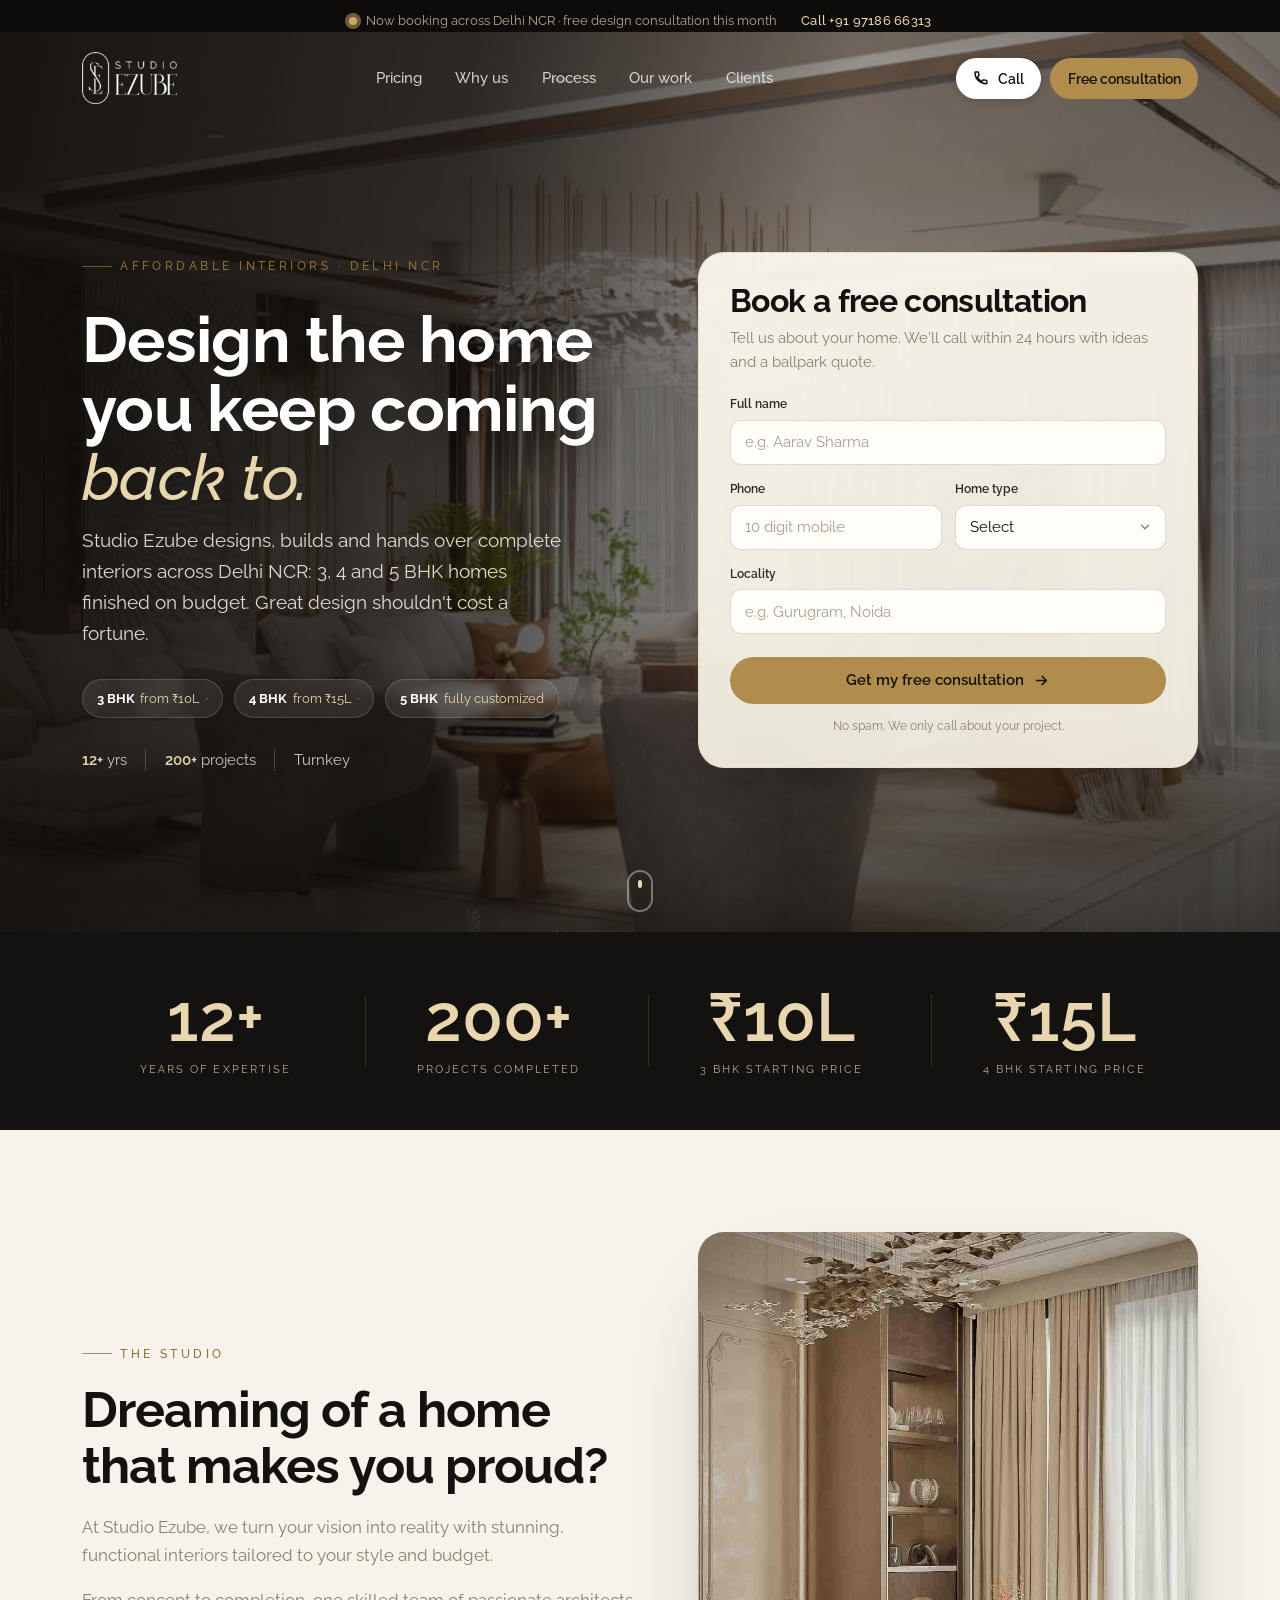
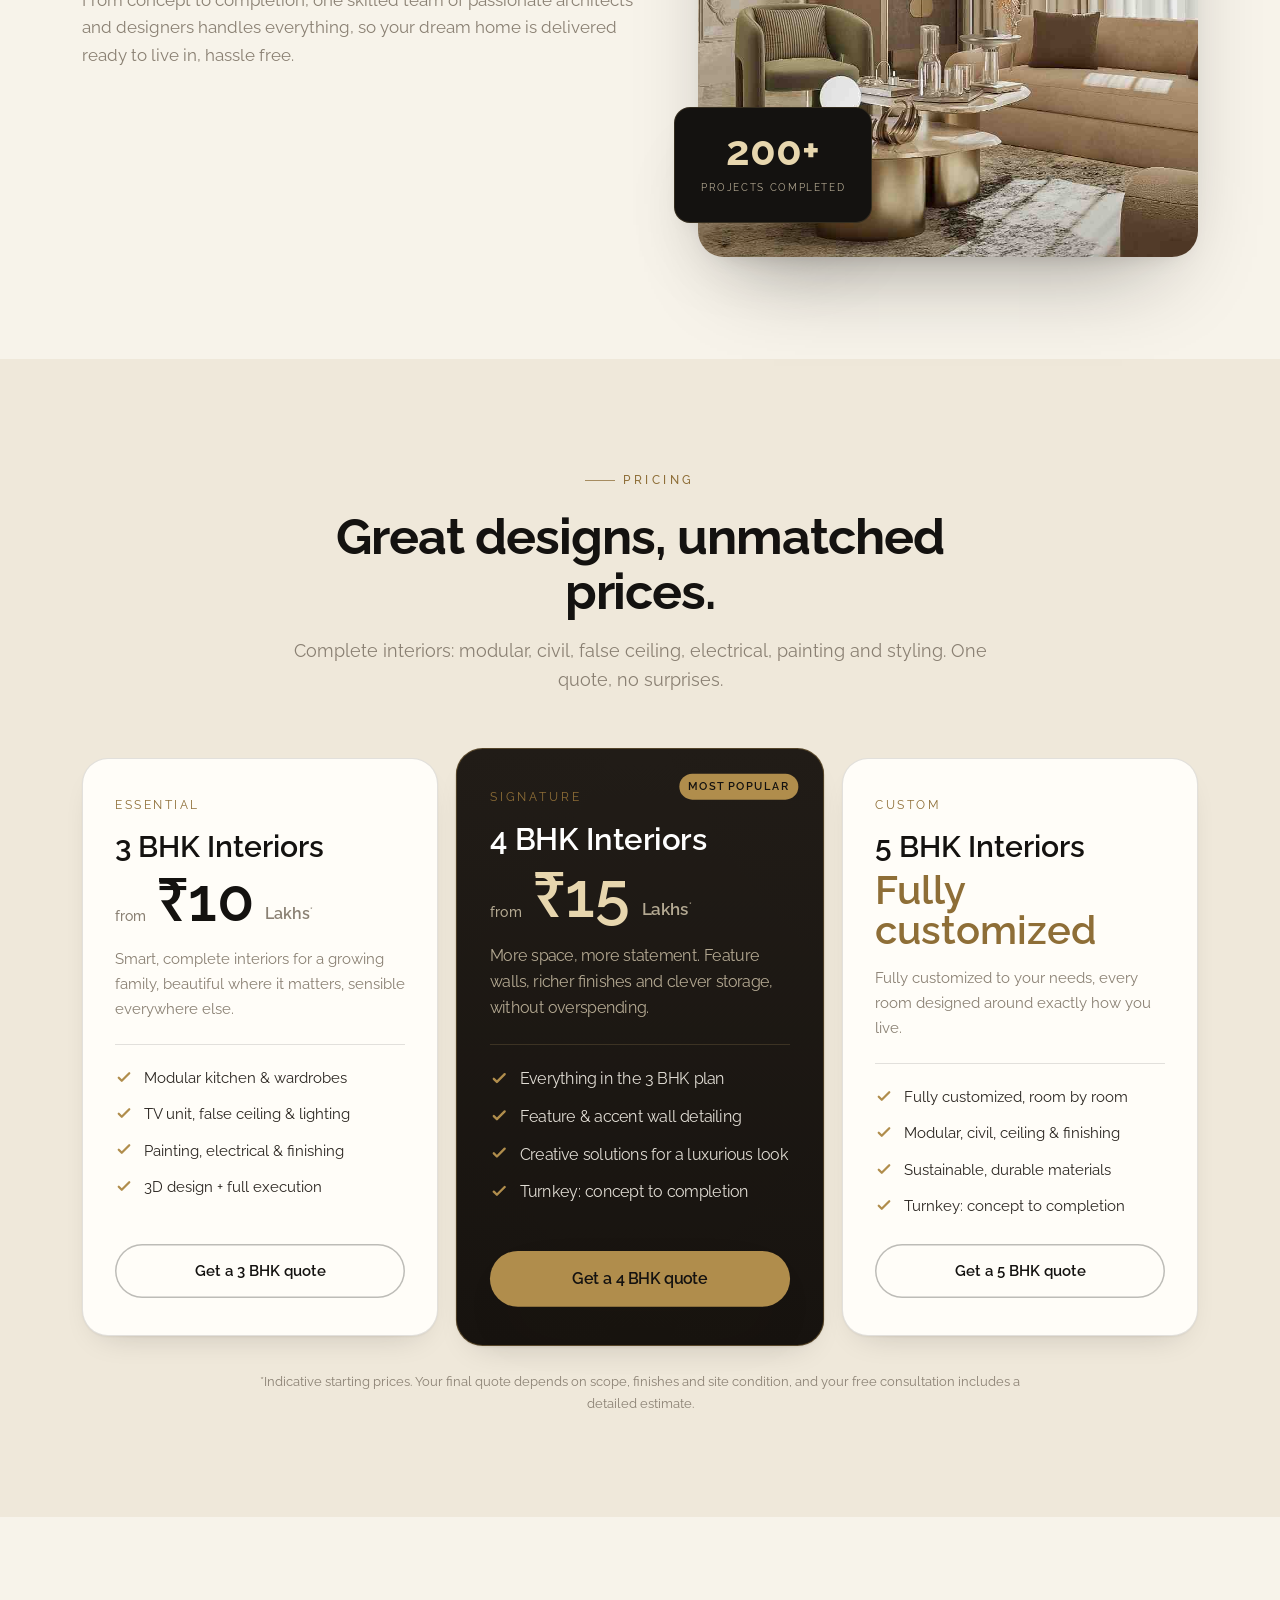
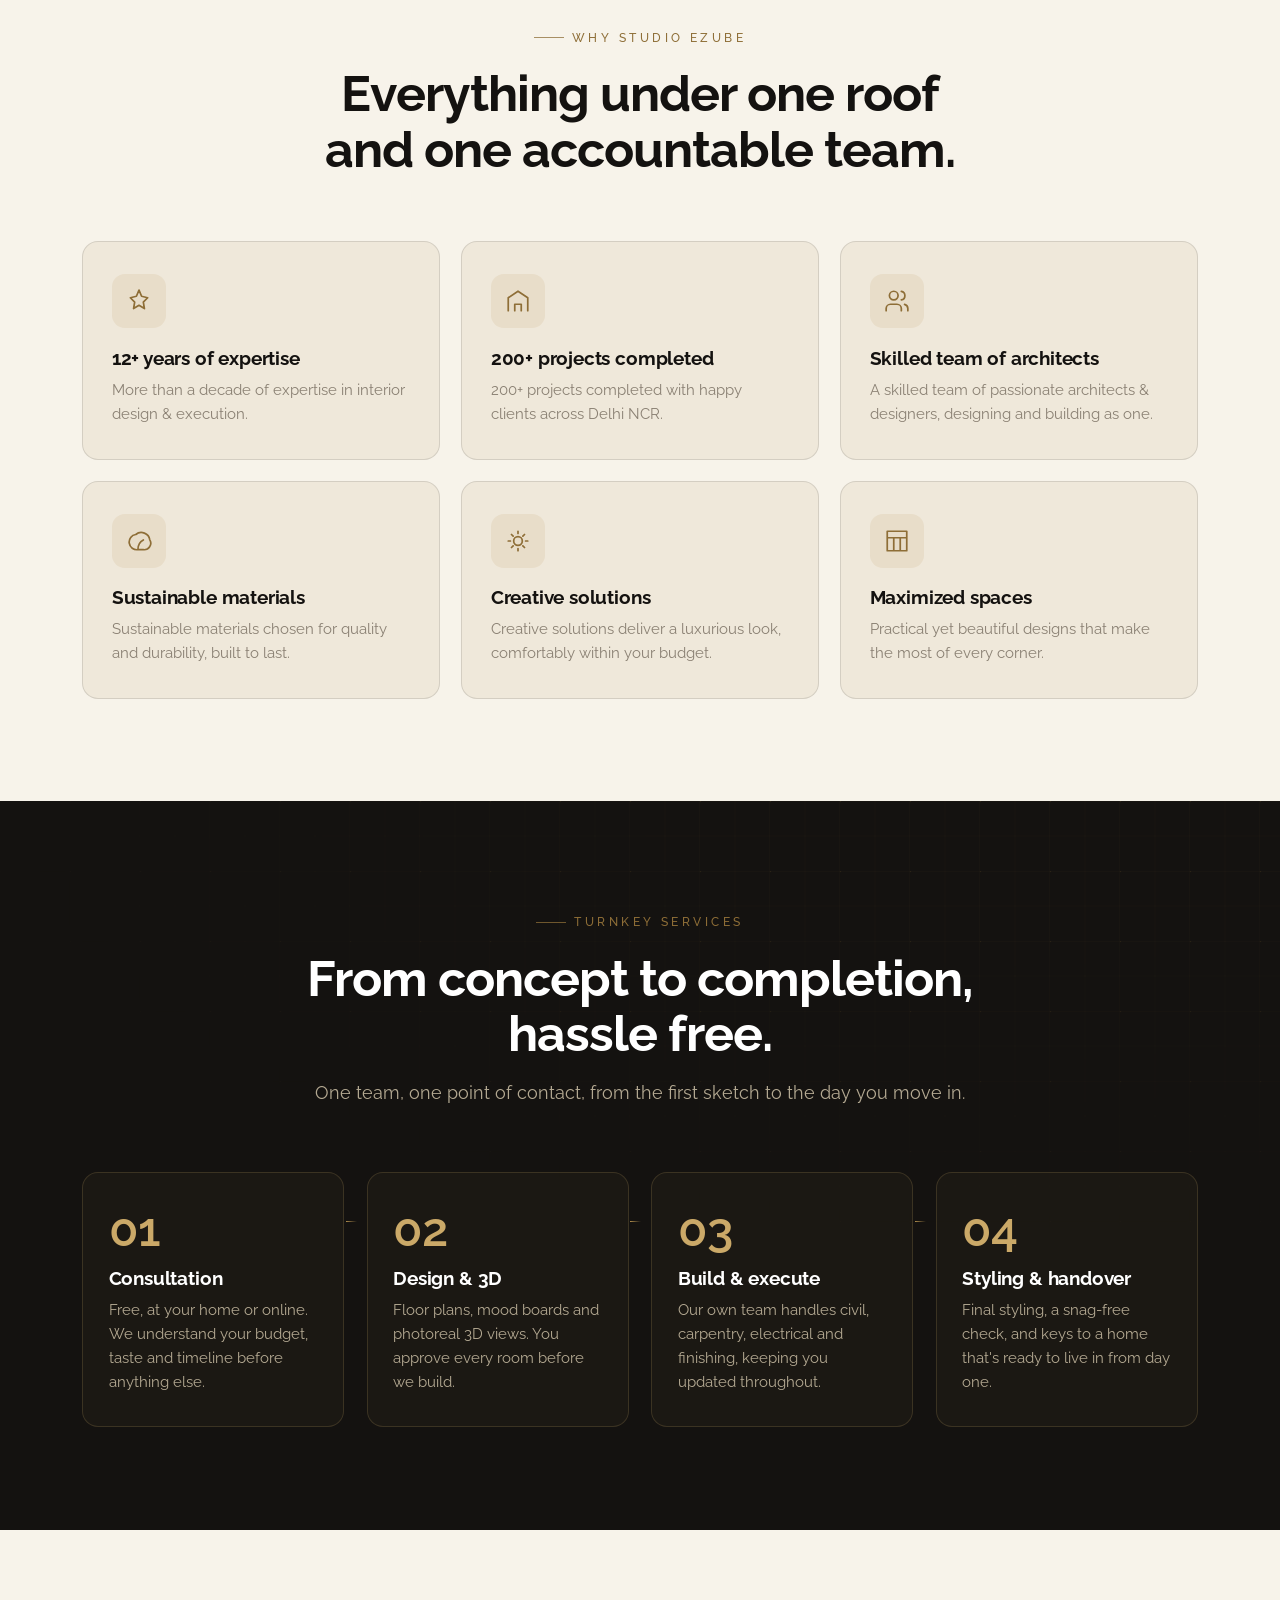
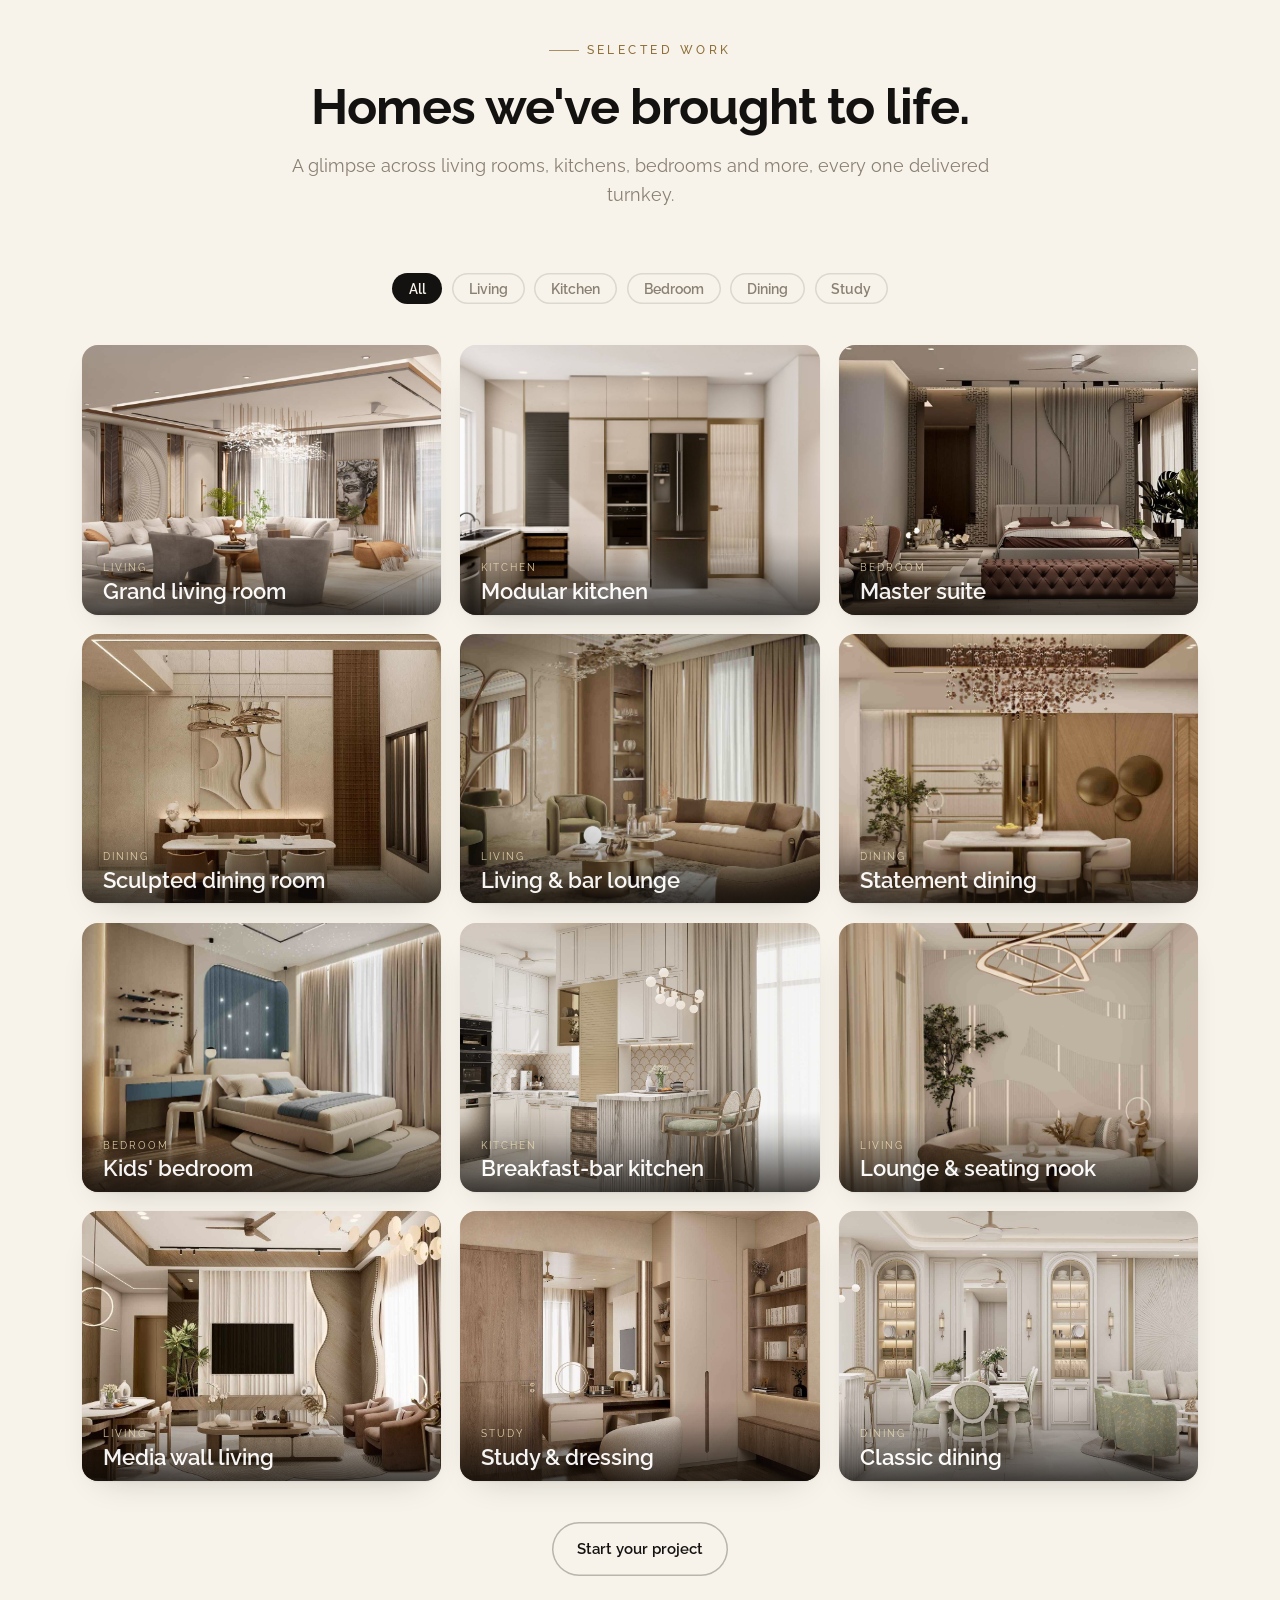
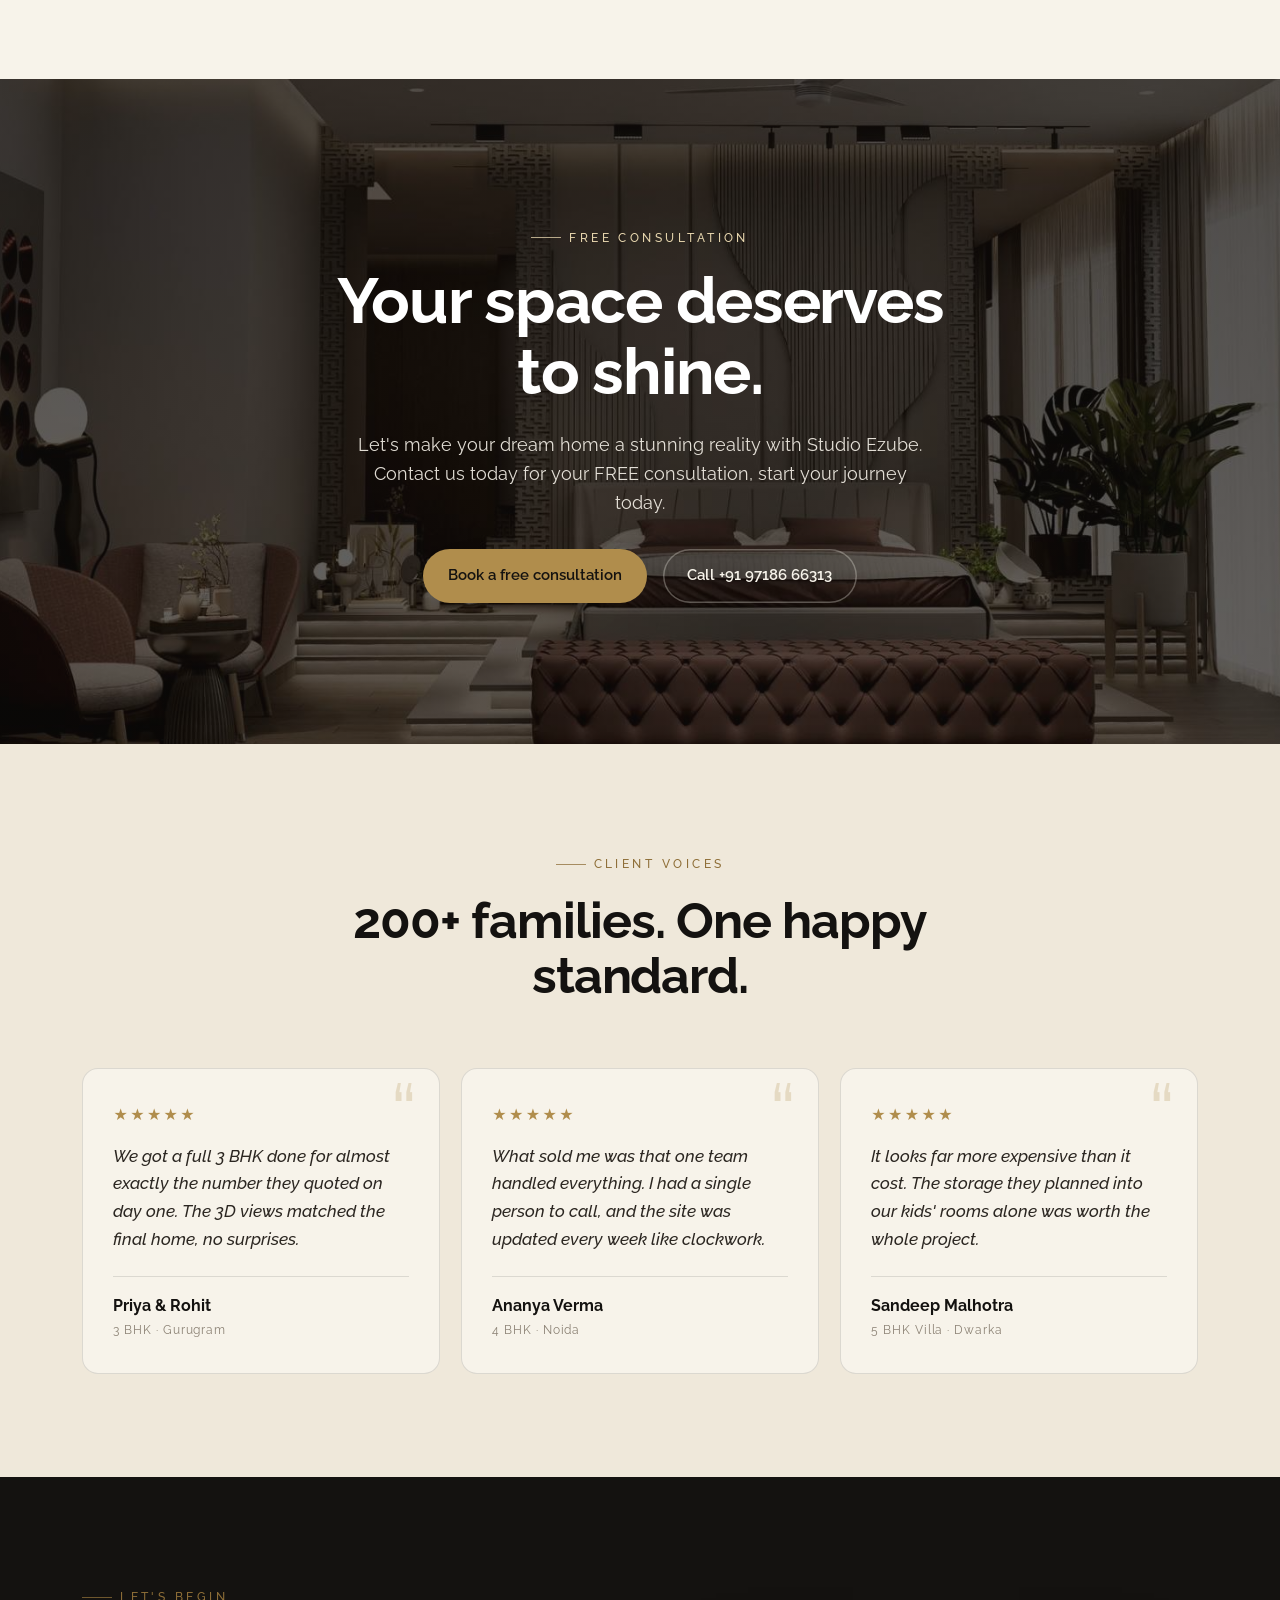
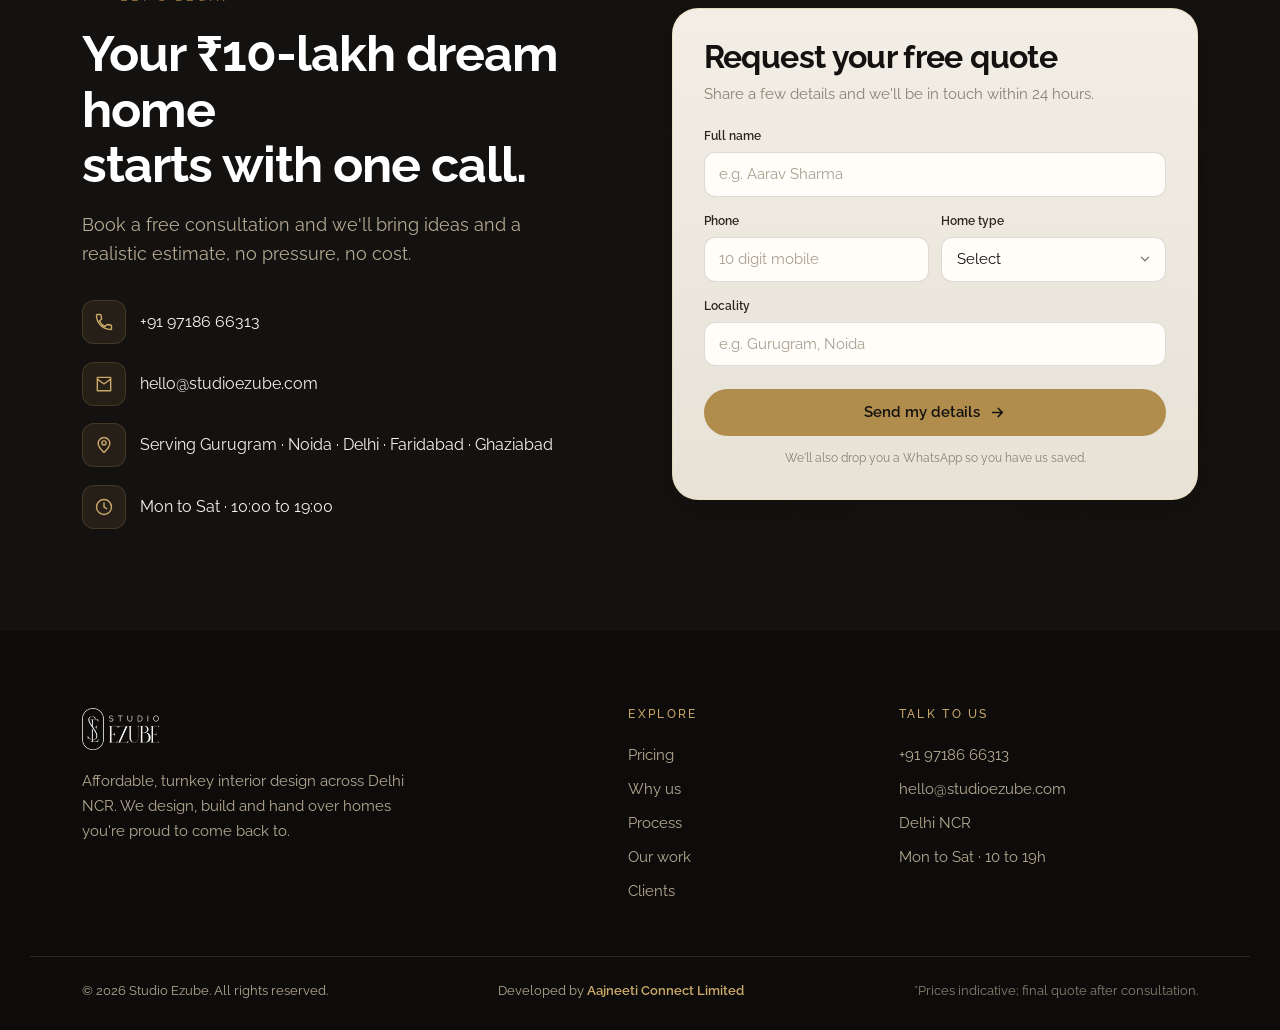
==== commit e5f47ce0: "update" ====
--- a/index.html
+++ b/index.html
@@ -3,14 +3,14 @@
 <head>
   <meta charset="UTF-8" />
   <meta name="viewport" content="width=device-width, initial-scale=1.0" />
-  <meta name="description" content="Studio Ezube — affordable interior design in Delhi-NCR starting at just ₹10 Lakhs. 3 BHK from ₹10 Lakhs, 4 BHK from ₹15 Lakhs, 5 BHK fully customized. 12+ years, 200+ projects completed. Contact us for your FREE consultation." />
+  <meta name="description" content="Studio Ezube, affordable interior design in Delhi NCR starting at just ₹10 Lakhs. 3 BHK from ₹10 Lakhs, 4 BHK from ₹15 Lakhs, 5 BHK fully customized. 12+ years, 200+ projects completed. Contact us for your FREE consultation." />
   <meta name="theme-color" content="#141210" />
-  <title>Studio Ezube — Affordable Interior Design in Delhi-NCR, from ₹10 Lakhs</title>
+  <title>Studio Ezube, Affordable Interior Design in Delhi NCR, from ₹10 Lakhs</title>
 
   <meta property="og:type" content="website" />
-  <meta property="og:title" content="Studio Ezube — Interiors your home deserves, from ₹10 Lakhs" />
-  <meta property="og:description" content="Full turnkey interiors across Delhi-NCR — designed, built and handed over on budget." />
-  <meta property="og:image" content="assets/living.jpg" />
+  <meta property="og:title" content="Studio Ezube, Interiors your home deserves, from ₹10 Lakhs" />
+  <meta property="og:description" content="Full turnkey interiors across Delhi NCR, designed, built and handed over on budget." />
+  <meta property="og:image" content="assets/living-3.jpg" />
 
   <link rel="icon" type="image/svg+xml" href="assets/favicon.svg" />
   <link rel="apple-touch-icon" href="assets/favicon.svg" />
@@ -28,7 +28,7 @@
   <!-- ===================== ANNOUNCE ===================== -->
   <div class="announce">
     <div class="wrap announce-inner">
-      <p><span class="live"></span> Now booking across Delhi-NCR — free design consultation this month</p>
+      <p><span class="live"></span> Now booking across Delhi NCR · free design consultation this month</p>
       <a href="tel:+919718666313" class="announce-call">Call +91 97186 66313</a>
     </div>
   </div>
@@ -70,16 +70,16 @@
   <!-- ===================== HERO ===================== -->
   <section class="hero" id="hero">
     <div class="hero-bg" aria-hidden="true">
-      <div class="hero-slide is-active" style="background-image:url('assets/living.jpg')"></div>
-      <div class="hero-slide" style="background-image:url('assets/kitchen.jpg')"></div>
-      <div class="hero-slide" style="background-image:url('assets/bedroom.jpg')"></div>
+      <div class="hero-slide is-active" style="background-image:url('assets/living-3.jpg')"></div>
+      <div class="hero-slide" style="background-image:url('assets/kitchen-1.jpg')"></div>
+      <div class="hero-slide" style="background-image:url('assets/bedroom-1.jpg')"></div>
     </div>
     <div class="wrap hero-inner">
       <div class="hero-copy">
-        <span class="eyebrow reveal">Affordable interiors · Delhi-NCR</span>
+        <span class="eyebrow reveal">Affordable interiors · Delhi NCR</span>
         <h1 class="reveal" style="--i:1">Design the home<br>you keep coming<br><span class="serif-i">back to.</span></h1>
         <p class="hero-sub reveal" style="--i:2">
-          Studio Ezube designs, builds and hands over complete interiors across Delhi-NCR —
+          Studio Ezube designs, builds and hands over complete interiors across Delhi NCR:
           3, 4 and 5 BHK homes finished on budget. Great design shouldn't cost a fortune.
         </p>
         <div class="hero-chips reveal" style="--i:3">
@@ -107,7 +107,7 @@
           <div class="field-row">
             <div class="field">
               <label for="h-phone">Phone</label>
-              <input id="h-phone" name="phone" type="tel" inputmode="numeric" autocomplete="tel" placeholder="10-digit mobile" maxlength="10" required />
+              <input id="h-phone" name="phone" type="tel" inputmode="numeric" autocomplete="tel" placeholder="10 digit mobile" maxlength="10" required />
             </div>
             <div class="field">
               <label for="h-type">Home type</label>
@@ -125,7 +125,7 @@
             Get my free consultation
             <svg viewBox="0 0 24 24" class="ico"><path d="M5 12h14M13 6l6 6-6 6"/></svg>
           </button>
-          <p class="form-note">No spam — we only call about your project.</p>
+          <p class="form-note">No spam. We only call about your project.</p>
           <div class="form-success" hidden>
             <svg viewBox="0 0 24 24" class="ico-ok"><path d="M5 13l4 4L19 7"/></svg>
             <p><b>Thank you!</b> We've got your details and will call you within 24 hours.</p>
@@ -153,11 +153,11 @@
         <span class="eyebrow reveal">The studio</span>
         <h2 class="reveal" style="--i:1">Dreaming of a home<br>that makes you proud?</h2>
         <p class="reveal" style="--i:2">At Studio Ezube, we turn your vision into reality with stunning, functional interiors tailored to your style and budget.</p>
-        <p class="reveal" style="--i:3">From concept to completion, one skilled team of passionate architects and designers handles everything — so your dream home is delivered ready to live in, hassle-free.</p>
+        <p class="reveal" style="--i:3">From concept to completion, one skilled team of passionate architects and designers handles everything, so your dream home is delivered ready to live in, hassle free.</p>
         <a href="#work" class="btn btn-outline reveal" style="--i:4">See our work</a>
       </div>
       <div class="story-media reveal" style="--i:2">
-        <img src="assets/living-olive.png" alt="Double-height living room with olive sofas, concrete feature wall and brass coffee tables" loading="lazy" />
+        <img src="assets/living-1.jpg" alt="Elegant living room with a beige sofa, olive accent chairs, curved mirrors and brass coffee tables" loading="lazy" />
         <div class="story-badge">
           <b>200+</b>
           <span>Projects completed</span>
@@ -172,14 +172,14 @@
       <div class="sec-head">
         <span class="eyebrow center reveal">Pricing</span>
         <h2 class="reveal" style="--i:1">Great designs, unmatched prices.</h2>
-        <p class="reveal" style="--i:2">Complete interiors — modular, civil, false ceiling, electrical, painting and styling. One quote, no surprises.</p>
+        <p class="reveal" style="--i:2">Complete interiors: modular, civil, false ceiling, electrical, painting and styling. One quote, no surprises.</p>
       </div>
       <div class="price-grid">
         <article class="price-card reveal">
           <span class="price-tier">Essential</span>
           <h3>3 BHK Interiors</h3>
           <p class="price-tag"><span class="from">from</span>₹10<span class="lakh">Lakhs<sup>*</sup></span></p>
-          <p class="price-desc">Smart, complete interiors for a growing family — beautiful where it matters, sensible everywhere else.</p>
+          <p class="price-desc">Smart, complete interiors for a growing family, beautiful where it matters, sensible everywhere else.</p>
           <ul class="price-list">
             <li>Modular kitchen &amp; wardrobes</li>
             <li>TV unit, false ceiling &amp; lighting</li>
@@ -194,12 +194,12 @@
           <span class="price-tier">Signature</span>
           <h3>4 BHK Interiors</h3>
           <p class="price-tag"><span class="from">from</span>₹15<span class="lakh">Lakhs<sup>*</sup></span></p>
-          <p class="price-desc">More space, more statement — feature walls, richer finishes and clever storage, without overspending.</p>
+          <p class="price-desc">More space, more statement. Feature walls, richer finishes and clever storage, without overspending.</p>
           <ul class="price-list">
             <li>Everything in the 3 BHK plan</li>
             <li>Feature &amp; accent wall detailing</li>
             <li>Creative solutions for a luxurious look</li>
-            <li>Turnkey — concept to completion</li>
+            <li>Turnkey: concept to completion</li>
           </ul>
           <a href="#consult" data-open-modal data-bhk="4 BHK" class="btn btn-solid btn-block">Get a 4 BHK quote</a>
         </article>
@@ -208,17 +208,17 @@
           <span class="price-tier">Custom</span>
           <h3>5 BHK Interiors</h3>
           <p class="price-tag bespoke">Fully customized</p>
-          <p class="price-desc">Fully customized to your needs — every room designed around exactly how you live.</p>
+          <p class="price-desc">Fully customized to your needs, every room designed around exactly how you live.</p>
           <ul class="price-list">
             <li>Fully customized, room by room</li>
             <li>Modular, civil, ceiling &amp; finishing</li>
             <li>Sustainable, durable materials</li>
-            <li>Turnkey — concept to completion</li>
+            <li>Turnkey: concept to completion</li>
           </ul>
           <a href="#consult" data-open-modal data-bhk="5 BHK / Villa" class="btn btn-outline btn-block">Get a 5 BHK quote</a>
         </article>
       </div>
-      <p class="price-fine reveal">*Indicative starting prices. Your final quote depends on scope, finishes and site condition — and your free consultation includes a detailed estimate.</p>
+      <p class="price-fine reveal">*Indicative starting prices. Your final quote depends on scope, finishes and site condition, and your free consultation includes a detailed estimate.</p>
     </div>
   </section>
 
@@ -227,7 +227,7 @@
     <div class="wrap">
       <div class="sec-head">
         <span class="eyebrow center reveal">Why Studio Ezube</span>
-        <h2 class="reveal" style="--i:1">Everything under one roof —<br>and one accountable team.</h2>
+        <h2 class="reveal" style="--i:1">Everything under one roof<br>and one accountable team.</h2>
       </div>
       <div class="why-grid">
         <article class="feat reveal">
@@ -238,7 +238,7 @@
         <article class="feat reveal" style="--i:1">
           <span class="feat-ico"><svg viewBox="0 0 24 24"><path d="M3 21V9l9-6 9 6v12M9 21v-6h6v6"/></svg></span>
           <h3>200+ projects completed</h3>
-          <p>200+ projects completed with happy clients across Delhi-NCR.</p>
+          <p>200+ projects completed with happy clients across Delhi NCR.</p>
         </article>
         <article class="feat reveal" style="--i:2">
           <span class="feat-ico"><svg viewBox="0 0 24 24"><path d="M16 21v-2a4 4 0 00-4-4H6a4 4 0 00-4 4v2M9 11a4 4 0 100-8 4 4 0 000 8zM22 21v-2a4 4 0 00-3-3.87M16 3.13A4 4 0 0116 11"/></svg></span>
@@ -248,12 +248,12 @@
         <article class="feat reveal" style="--i:3">
           <span class="feat-ico"><svg viewBox="0 0 24 24"><path d="M11 20A7 7 0 019 6a8 8 0 0113 5 6 6 0 01-6 9zM11 20c0-4 1-7 5-9"/></svg></span>
           <h3>Sustainable materials</h3>
-          <p>Sustainable materials chosen for quality and durability — built to last.</p>
+          <p>Sustainable materials chosen for quality and durability, built to last.</p>
         </article>
         <article class="feat reveal" style="--i:4">
           <span class="feat-ico"><svg viewBox="0 0 24 24"><path d="M12 3v2M12 19v2M5 12H3M21 12h-2M6 6l1.5 1.5M16.5 16.5L18 18M6 18l1.5-1.5M16.5 7.5L18 6M12 8a4 4 0 100 8 4 4 0 000-8z"/></svg></span>
           <h3>Creative solutions</h3>
-          <p>Creative solutions deliver a luxurious look — comfortably within your budget.</p>
+          <p>Creative solutions deliver a luxurious look, comfortably within your budget.</p>
         </article>
         <article class="feat reveal" style="--i:5">
           <span class="feat-ico"><svg viewBox="0 0 24 24"><path d="M3 3h18v18H3zM3 9h18M9 21V9M15 9v12"/></svg></span>
@@ -269,13 +269,13 @@
     <div class="wrap">
       <div class="sec-head light">
         <span class="eyebrow center reveal">Turnkey services</span>
-        <h2 class="reveal" style="--i:1">From concept to completion — hassle-free.</h2>
+        <h2 class="reveal" style="--i:1">From concept to completion, hassle free.</h2>
         <p class="reveal" style="--i:2">One team, one point of contact, from the first sketch to the day you move in.</p>
       </div>
       <ol class="steps">
         <li class="step reveal"><span class="step-no">01</span><h3>Consultation</h3><p>Free, at your home or online. We understand your budget, taste and timeline before anything else.</p></li>
         <li class="step reveal" style="--i:1"><span class="step-no">02</span><h3>Design &amp; 3D</h3><p>Floor plans, mood boards and photoreal 3D views. You approve every room before we build.</p></li>
-        <li class="step reveal" style="--i:2"><span class="step-no">03</span><h3>Build &amp; execute</h3><p>Our own team handles civil, carpentry, electrical and finishing — keeping you updated throughout.</p></li>
+        <li class="step reveal" style="--i:2"><span class="step-no">03</span><h3>Build &amp; execute</h3><p>Our own team handles civil, carpentry, electrical and finishing, keeping you updated throughout.</p></li>
         <li class="step reveal" style="--i:3"><span class="step-no">04</span><h3>Styling &amp; handover</h3><p>Final styling, a snag-free check, and keys to a home that's ready to live in from day one.</p></li>
       </ol>
     </div>
@@ -287,7 +287,7 @@
       <div class="sec-head">
         <span class="eyebrow center reveal">Selected work</span>
         <h2 class="reveal" style="--i:1">Homes we've brought to life.</h2>
-        <p class="reveal" style="--i:2">A glimpse across living rooms, kitchens, bedrooms and more — every one delivered turnkey.</p>
+        <p class="reveal" style="--i:2">A glimpse across living rooms, kitchens, bedrooms and more, every one delivered turnkey.</p>
       </div>
 
       <div class="work-filters reveal">
@@ -296,70 +296,69 @@
         <button class="fchip" data-filter="kitchen">Kitchen</button>
         <button class="fchip" data-filter="bedroom">Bedroom</button>
         <button class="fchip" data-filter="dining">Dining</button>
-        <button class="fchip" data-filter="bath">Bath</button>
         <button class="fchip" data-filter="study">Study</button>
       </div>
 
       <div class="work-grid" id="workGrid">
-        <figure class="work-card reveal" data-cat="living" data-full="assets/living.jpg">
-          <img src="assets/living.jpg" alt="Expansive living room with concrete walls, cream sofas and a live-edge wood coffee table" loading="lazy" />
-          <span class="zoom"><svg viewBox="0 0 24 24"><path d="M11 19a8 8 0 100-16 8 8 0 000 16zM21 21l-4.3-4.3M11 8v6M8 11h6"/></svg></span>
-          <figcaption><span class="wc-tag">Living</span><span class="wc-title">Signature living room</span></figcaption>
-        </figure>
-        <figure class="work-card reveal" style="--i:1" data-cat="kitchen" data-full="assets/kitchen.jpg">
-          <img src="assets/kitchen.jpg" alt="Walnut kitchen with green-marble island, brass lighting and rust dining chairs" loading="lazy" />
-          <span class="zoom"><svg viewBox="0 0 24 24"><path d="M11 19a8 8 0 100-16 8 8 0 000 16zM21 21l-4.3-4.3M11 8v6M8 11h6"/></svg></span>
-          <figcaption><span class="wc-tag">Kitchen</span><span class="wc-title">Walnut &amp; marble kitchen</span></figcaption>
-        </figure>
-        <figure class="work-card reveal" style="--i:2" data-cat="bedroom" data-full="assets/bedroom.jpg">
-          <img src="assets/bedroom.jpg" alt="Warm master bedroom with upholstered headboard, sheer drapes and soft lighting" loading="lazy" />
-          <span class="zoom"><svg viewBox="0 0 24 24"><path d="M11 19a8 8 0 100-16 8 8 0 000 16zM21 21l-4.3-4.3M11 8v6M8 11h6"/></svg></span>
-          <figcaption><span class="wc-tag">Bedroom</span><span class="wc-title">Serene master suite</span></figcaption>
-        </figure>
-        <figure class="work-card reveal" data-cat="dining" data-full="assets/dining.webp">
-          <img src="assets/dining.webp" alt="Open-plan dining and living area with wooden blinds and a sculptural chandelier" loading="lazy" />
-          <span class="zoom"><svg viewBox="0 0 24 24"><path d="M11 19a8 8 0 100-16 8 8 0 000 16zM21 21l-4.3-4.3M11 8v6M8 11h6"/></svg></span>
-          <figcaption><span class="wc-tag">Dining</span><span class="wc-title">Open-plan dining &amp; living</span></figcaption>
-        </figure>
-        <figure class="work-card reveal" style="--i:1" data-cat="living" data-full="assets/lounge.jpg">
-          <img src="assets/lounge.jpg" alt="Living room with a display wall, geometric art and a marble dining table" loading="lazy" />
-          <span class="zoom"><svg viewBox="0 0 24 24"><path d="M11 19a8 8 0 100-16 8 8 0 000 16zM21 21l-4.3-4.3M11 8v6M8 11h6"/></svg></span>
-          <figcaption><span class="wc-tag">Living</span><span class="wc-title">Media wall &amp; lounge</span></figcaption>
-        </figure>
-        <figure class="work-card reveal" style="--i:2" data-cat="bath" data-full="assets/bath.jpg">
-          <img src="assets/bath.jpg" alt="Spa-style bathroom with a wooden vanity, vessel basin and backlit mirror" loading="lazy" />
-          <span class="zoom"><svg viewBox="0 0 24 24"><path d="M11 19a8 8 0 100-16 8 8 0 000 16zM21 21l-4.3-4.3M11 8v6M8 11h6"/></svg></span>
-          <figcaption><span class="wc-tag">Bath</span><span class="wc-title">Spa-style bathroom</span></figcaption>
-        </figure>
-        <figure class="work-card reveal" data-cat="bedroom" data-full="assets/bedroom-b.jpg">
-          <img src="assets/bedroom-b.jpg" alt="Guest bedroom with panelled headboard wall and integrated niche lighting" loading="lazy" />
-          <span class="zoom"><svg viewBox="0 0 24 24"><path d="M11 19a8 8 0 100-16 8 8 0 000 16zM21 21l-4.3-4.3M11 8v6M8 11h6"/></svg></span>
-          <figcaption><span class="wc-tag">Bedroom</span><span class="wc-title">Guest bedroom retreat</span></figcaption>
-        </figure>
-        <figure class="work-card reveal" style="--i:1" data-cat="kitchen" data-full="assets/kitchen-b.jpg">
-          <img src="assets/kitchen-b.jpg" alt="Compact modular kitchen with a breakfast counter and warm wood cabinetry" loading="lazy" />
-          <span class="zoom"><svg viewBox="0 0 24 24"><path d="M11 19a8 8 0 100-16 8 8 0 000 16zM21 21l-4.3-4.3M11 8v6M8 11h6"/></svg></span>
-          <figcaption><span class="wc-tag">Kitchen</span><span class="wc-title">Compact modular kitchen</span></figcaption>
-        </figure>
-        <figure class="work-card reveal" style="--i:2" data-cat="living" data-full="assets/nook.jpg">
-          <img src="assets/nook.jpg" alt="Cosy reading nook with a cream lounge chair, round table and olive branch styling" loading="lazy" />
-          <span class="zoom"><svg viewBox="0 0 24 24"><path d="M11 19a8 8 0 100-16 8 8 0 000 16zM21 21l-4.3-4.3M11 8v6M8 11h6"/></svg></span>
-          <figcaption><span class="wc-tag">Living</span><span class="wc-title">Reading &amp; coffee nook</span></figcaption>
-        </figure>
-        <figure class="work-card reveal" data-cat="living" data-full="assets/living-olive.png">
-          <img src="assets/living-olive.png" alt="Double-height lounge with olive sofas and round brass coffee tables" loading="lazy" />
-          <span class="zoom"><svg viewBox="0 0 24 24"><path d="M11 19a8 8 0 100-16 8 8 0 000 16zM21 21l-4.3-4.3M11 8v6M8 11h6"/></svg></span>
-          <figcaption><span class="wc-tag">Living</span><span class="wc-title">Olive lounge</span></figcaption>
-        </figure>
-        <figure class="work-card reveal" style="--i:1" data-cat="study" data-full="assets/study.avif">
-          <img src="assets/study.avif" alt="Home study with floating display boxes, a jali screen and warm wood tones" loading="lazy" />
-          <span class="zoom"><svg viewBox="0 0 24 24"><path d="M11 19a8 8 0 100-16 8 8 0 000 16zM21 21l-4.3-4.3M11 8v6M8 11h6"/></svg></span>
-          <figcaption><span class="wc-tag">Study</span><span class="wc-title">Home study &amp; display</span></figcaption>
-        </figure>
-        <figure class="work-card reveal" style="--i:2" data-cat="living" data-full="assets/styling.jpg">
-          <img src="assets/styling.jpg" alt="Styled console against a sage wall with cane storage, plants and brass sconces" loading="lazy" />
-          <span class="zoom"><svg viewBox="0 0 24 24"><path d="M11 19a8 8 0 100-16 8 8 0 000 16zM21 21l-4.3-4.3M11 8v6M8 11h6"/></svg></span>
-          <figcaption><span class="wc-tag">Styling</span><span class="wc-title">Styling &amp; décor</span></figcaption>
+        <figure class="work-card reveal" data-cat="living" data-full="assets/living-3.jpg">
+          <img src="assets/living-3.jpg" alt="Grand living room with a sectional sofa, sculptural grey chairs and a feather-cloud chandelier" loading="lazy" />
+          <span class="zoom"><svg viewBox="0 0 24 24"><path d="M11 19a8 8 0 100-16 8 8 0 000 16zM21 21l-4.3-4.3M11 8v6M8 11h6"/></svg></span>
+          <figcaption><span class="wc-tag">Living</span><span class="wc-title">Grand living room</span></figcaption>
+        </figure>
+        <figure class="work-card reveal" style="--i:1" data-cat="kitchen" data-full="assets/kitchen-1.jpg">
+          <img src="assets/kitchen-1.jpg" alt="Modular kitchen with tall cream cabinetry, built-in ovens and a black steel refrigerator" loading="lazy" />
+          <span class="zoom"><svg viewBox="0 0 24 24"><path d="M11 19a8 8 0 100-16 8 8 0 000 16zM21 21l-4.3-4.3M11 8v6M8 11h6"/></svg></span>
+          <figcaption><span class="wc-tag">Kitchen</span><span class="wc-title">Modular kitchen</span></figcaption>
+        </figure>
+        <figure class="work-card reveal" style="--i:2" data-cat="bedroom" data-full="assets/bedroom-1.jpg">
+          <img src="assets/bedroom-1.jpg" alt="Master bedroom with a tufted leather bench, fluted feature wall and jali screen partitions" loading="lazy" />
+          <span class="zoom"><svg viewBox="0 0 24 24"><path d="M11 19a8 8 0 100-16 8 8 0 000 16zM21 21l-4.3-4.3M11 8v6M8 11h6"/></svg></span>
+          <figcaption><span class="wc-tag">Bedroom</span><span class="wc-title">Master suite</span></figcaption>
+        </figure>
+        <figure class="work-card reveal" data-cat="dining" data-full="assets/dining-1.jpg">
+          <img src="assets/dining-1.jpg" alt="Dining room with a marble table, sculpted wall-art panel and bronze disc pendant lights" loading="lazy" />
+          <span class="zoom"><svg viewBox="0 0 24 24"><path d="M11 19a8 8 0 100-16 8 8 0 000 16zM21 21l-4.3-4.3M11 8v6M8 11h6"/></svg></span>
+          <figcaption><span class="wc-tag">Dining</span><span class="wc-title">Sculpted dining room</span></figcaption>
+        </figure>
+        <figure class="work-card reveal" style="--i:1" data-cat="living" data-full="assets/living-1.jpg">
+          <img src="assets/living-1.jpg" alt="Living room with a beige sofa, olive accent chairs, curved mirrors and brass coffee tables" loading="lazy" />
+          <span class="zoom"><svg viewBox="0 0 24 24"><path d="M11 19a8 8 0 100-16 8 8 0 000 16zM21 21l-4.3-4.3M11 8v6M8 11h6"/></svg></span>
+          <figcaption><span class="wc-tag">Living</span><span class="wc-title">Living &amp; bar lounge</span></figcaption>
+        </figure>
+        <figure class="work-card reveal" style="--i:2" data-cat="dining" data-full="assets/dining-2.jpg">
+          <img src="assets/dining-2.jpg" alt="Formal dining with a marble table, cream chairs and gold disc wall décor on a wood panel" loading="lazy" />
+          <span class="zoom"><svg viewBox="0 0 24 24"><path d="M11 19a8 8 0 100-16 8 8 0 000 16zM21 21l-4.3-4.3M11 8v6M8 11h6"/></svg></span>
+          <figcaption><span class="wc-tag">Dining</span><span class="wc-title">Statement dining</span></figcaption>
+        </figure>
+        <figure class="work-card reveal" data-cat="bedroom" data-full="assets/bedroom-2.jpg">
+          <img src="assets/bedroom-2.jpg" alt="Kids' bedroom with a blue fluted starlight headboard, floating shelves and a study desk" loading="lazy" />
+          <span class="zoom"><svg viewBox="0 0 24 24"><path d="M11 19a8 8 0 100-16 8 8 0 000 16zM21 21l-4.3-4.3M11 8v6M8 11h6"/></svg></span>
+          <figcaption><span class="wc-tag">Bedroom</span><span class="wc-title">Kids' bedroom</span></figcaption>
+        </figure>
+        <figure class="work-card reveal" style="--i:1" data-cat="kitchen" data-full="assets/kitchen-2.jpg">
+          <img src="assets/kitchen-2.jpg" alt="Classic white kitchen with a fluted breakfast bar, scalloped backsplash and bar stools" loading="lazy" />
+          <span class="zoom"><svg viewBox="0 0 24 24"><path d="M11 19a8 8 0 100-16 8 8 0 000 16zM21 21l-4.3-4.3M11 8v6M8 11h6"/></svg></span>
+          <figcaption><span class="wc-tag">Kitchen</span><span class="wc-title">Breakfast-bar kitchen</span></figcaption>
+        </figure>
+        <figure class="work-card reveal" style="--i:2" data-cat="living" data-full="assets/lounge.jpg">
+          <img src="assets/lounge.jpg" alt="Cosy seating nook with boucle chairs, a round marble table and a sculptural ring chandelier" loading="lazy" />
+          <span class="zoom"><svg viewBox="0 0 24 24"><path d="M11 19a8 8 0 100-16 8 8 0 000 16zM21 21l-4.3-4.3M11 8v6M8 11h6"/></svg></span>
+          <figcaption><span class="wc-tag">Living</span><span class="wc-title">Lounge &amp; seating nook</span></figcaption>
+        </figure>
+        <figure class="work-card reveal" data-cat="living" data-full="assets/living-2.jpg">
+          <img src="assets/living-2.jpg" alt="Living room with a fluted media wall, brown accent chairs and a wooden coffee table" loading="lazy" />
+          <span class="zoom"><svg viewBox="0 0 24 24"><path d="M11 19a8 8 0 100-16 8 8 0 000 16zM21 21l-4.3-4.3M11 8v6M8 11h6"/></svg></span>
+          <figcaption><span class="wc-tag">Living</span><span class="wc-title">Media wall living</span></figcaption>
+        </figure>
+        <figure class="work-card reveal" style="--i:1" data-cat="study" data-full="assets/study.jpg">
+          <img src="assets/study.jpg" alt="Study and dressing area with a desk, backlit vanity mirror, wardrobe and open shelving" loading="lazy" />
+          <span class="zoom"><svg viewBox="0 0 24 24"><path d="M11 19a8 8 0 100-16 8 8 0 000 16zM21 21l-4.3-4.3M11 8v6M8 11h6"/></svg></span>
+          <figcaption><span class="wc-tag">Study</span><span class="wc-title">Study &amp; dressing</span></figcaption>
+        </figure>
+        <figure class="work-card reveal" style="--i:2" data-cat="dining" data-full="assets/dining-3.jpg">
+          <img src="assets/dining-3.jpg" alt="Classic dining with a marble table, green upholstered chairs and arched display cabinets" loading="lazy" />
+          <span class="zoom"><svg viewBox="0 0 24 24"><path d="M11 19a8 8 0 100-16 8 8 0 000 16zM21 21l-4.3-4.3M11 8v6M8 11h6"/></svg></span>
+          <figcaption><span class="wc-tag">Dining</span><span class="wc-title">Classic dining</span></figcaption>
         </figure>
       </div>
       <div class="work-more">
@@ -373,7 +372,7 @@
     <div class="wrap">
       <span class="eyebrow center reveal">Free consultation</span>
       <h2 class="reveal" style="--i:1">Your space deserves to shine.</h2>
-      <p class="reveal" style="--i:2">Let's make your dream home a stunning reality with Studio Ezube. Contact us today for your FREE consultation — start your journey today.</p>
+      <p class="reveal" style="--i:2">Let's make your dream home a stunning reality with Studio Ezube. Contact us today for your FREE consultation, start your journey today.</p>
       <div class="cine-cta reveal" style="--i:3">
         <a href="#consult" data-open-modal class="btn btn-solid">Book a free consultation</a>
         <a href="tel:+919718666313" class="btn btn-ghost">Call +91 97186 66313</a>
@@ -391,7 +390,7 @@
       <div class="voice-grid">
         <blockquote class="voice reveal">
           <div class="stars" aria-label="5 out of 5">★★★★★</div>
-          <p>We got a full 3 BHK done for almost exactly the number they quoted on day one. The 3D views matched the final home — no surprises.</p>
+          <p>We got a full 3 BHK done for almost exactly the number they quoted on day one. The 3D views matched the final home, no surprises.</p>
           <footer><b>Priya &amp; Rohit</b><span>3 BHK · Gurugram</span></footer>
         </blockquote>
         <blockquote class="voice reveal" style="--i:1">
@@ -414,12 +413,12 @@
       <div class="contact-copy">
         <span class="eyebrow reveal">Let's begin</span>
         <h2 class="reveal" style="--i:1">Your ₹10-lakh dream home<br>starts with one call.</h2>
-        <p class="reveal" style="--i:2">Book a free consultation and we'll bring ideas and a realistic estimate — no pressure, no cost.</p>
+        <p class="reveal" style="--i:2">Book a free consultation and we'll bring ideas and a realistic estimate, no pressure, no cost.</p>
         <ul class="contact-list reveal" style="--i:3">
           <li><span class="ci"><svg viewBox="0 0 24 24"><path d="M6.6 10.8a15 15 0 006.6 6.6l2.2-2.2a1 1 0 011-.25 11.4 11.4 0 003.6.6 1 1 0 011 1V20a1 1 0 01-1 1A17 17 0 013 4a1 1 0 011-1h3.5a1 1 0 011 1 11.4 11.4 0 00.6 3.6 1 1 0 01-.25 1z"/></svg></span><a href="tel:+919718666313">+91 97186 66313</a></li>
           <li><span class="ci"><svg viewBox="0 0 24 24"><path d="M4 4h16v16H4zM4 6l8 6 8-6"/></svg></span><a href="mailto:hello@studioezube.com">hello@studioezube.com</a></li>
           <li><span class="ci"><svg viewBox="0 0 24 24"><path d="M12 21s-7-6.3-7-11a7 7 0 0114 0c0 4.7-7 11-7 11zM12 12a2.5 2.5 0 100-5 2.5 2.5 0 000 5z"/></svg></span><span>Serving Gurugram · Noida · Delhi · Faridabad · Ghaziabad</span></li>
-          <li><span class="ci"><svg viewBox="0 0 24 24"><path d="M12 7v5l3 2M12 3a9 9 0 100 18 9 9 0 000-18z"/></svg></span><span>Mon–Sat · 10:00 – 19:00</span></li>
+          <li><span class="ci"><svg viewBox="0 0 24 24"><path d="M12 7v5l3 2M12 3a9 9 0 100 18 9 9 0 000-18z"/></svg></span><span>Mon to Sat · 10:00 to 19:00</span></li>
         </ul>
       </div>
 
@@ -435,7 +434,7 @@
         <div class="field-row">
           <div class="field">
             <label for="c-phone">Phone</label>
-            <input id="c-phone" name="phone" type="tel" inputmode="numeric" autocomplete="tel" placeholder="10-digit mobile" maxlength="10" required />
+            <input id="c-phone" name="phone" type="tel" inputmode="numeric" autocomplete="tel" placeholder="10 digit mobile" maxlength="10" required />
           </div>
           <div class="field">
             <label for="c-type">Home type</label>
@@ -456,7 +455,7 @@
         <p class="form-note">We'll also drop you a WhatsApp so you have us saved.</p>
         <div class="form-success" hidden>
           <svg viewBox="0 0 24 24" class="ico-ok"><path d="M5 13l4 4L19 7"/></svg>
-          <p><b>Thank you!</b> Your request is in — expect a call within 24 hours.</p>
+          <p><b>Thank you!</b> Your request is in, expect a call within 24 hours.</p>
         </div>
       </form>
     </div>
@@ -469,7 +468,7 @@
     <div class="wrap footer-grid">
       <div class="footer-brand">
         <img src="assets/logo.png" alt="Studio Ezube" class="footer-logo" />
-        <p>Affordable, turnkey interior design across Delhi-NCR. We design, build and hand over homes you're proud to come back to.</p>
+        <p>Affordable, turnkey interior design across Delhi NCR. We design, build and hand over homes you're proud to come back to.</p>
       </div>
       <div class="footer-col">
         <h4>Explore</h4>
@@ -477,7 +476,7 @@
       </div>
       <div class="footer-col">
         <h4>Talk to us</h4>
-        <a href="tel:+919718666313">+91 97186 66313</a><a href="mailto:hello@studioezube.com">hello@studioezube.com</a><span>Delhi-NCR</span><span>Mon–Sat · 10–19h</span>
+        <a href="tel:+919718666313">+91 97186 66313</a><a href="mailto:hello@studioezube.com">hello@studioezube.com</a><span>Delhi NCR</span><span>Mon to Sat · 10 to 19h</span>
       </div>
     </div>
     <div class="wrap footer-base">
@@ -514,7 +513,7 @@
         <div class="field-row">
           <div class="field">
             <label for="m-phone">Phone</label>
-            <input id="m-phone" name="phone" type="tel" inputmode="numeric" autocomplete="tel" placeholder="10-digit mobile" maxlength="10" required />
+            <input id="m-phone" name="phone" type="tel" inputmode="numeric" autocomplete="tel" placeholder="10 digit mobile" maxlength="10" required />
           </div>
           <div class="field">
             <label for="m-type">Home type</label>
@@ -532,7 +531,7 @@
           Get my free consultation
           <svg viewBox="0 0 24 24" class="ico"><path d="M5 12h14M13 6l6 6-6 6"/></svg>
         </button>
-        <p class="form-note">No spam — we only call about your project.</p>
+        <p class="form-note">No spam. We only call about your project.</p>
         <div class="form-success" hidden>
           <svg viewBox="0 0 24 24" class="ico-ok"><path d="M5 13l4 4L19 7"/></svg>
           <p><b>Thank you!</b> We've got your details and will call you within 24 hours.</p>
--- a/css/styles.css
+++ b/css/styles.css
@@ -297,7 +297,7 @@
 
 /* ============================ cinematic band ============================ */
 .cine{position:relative;isolation:isolate;color:var(--cream);text-align:center;padding:clamp(5rem,11vw,9rem) 0;overflow:hidden}
-.cine::before{content:"";position:absolute;inset:0;z-index:-2;background:url("../assets/bedroom.jpg") center/cover no-repeat;transform:scale(1.03)}
+.cine::before{content:"";position:absolute;inset:0;z-index:-2;background:url("../assets/bedroom-1.jpg") center/cover no-repeat;transform:scale(1.03)}
 .cine::after{content:"";position:absolute;inset:0;z-index:-1;background:linear-gradient(180deg,rgba(14,12,10,.72),rgba(14,12,10,.62))}
 .cine .eyebrow{color:var(--champ)}
 .cine .eyebrow::before{background:var(--champ)}
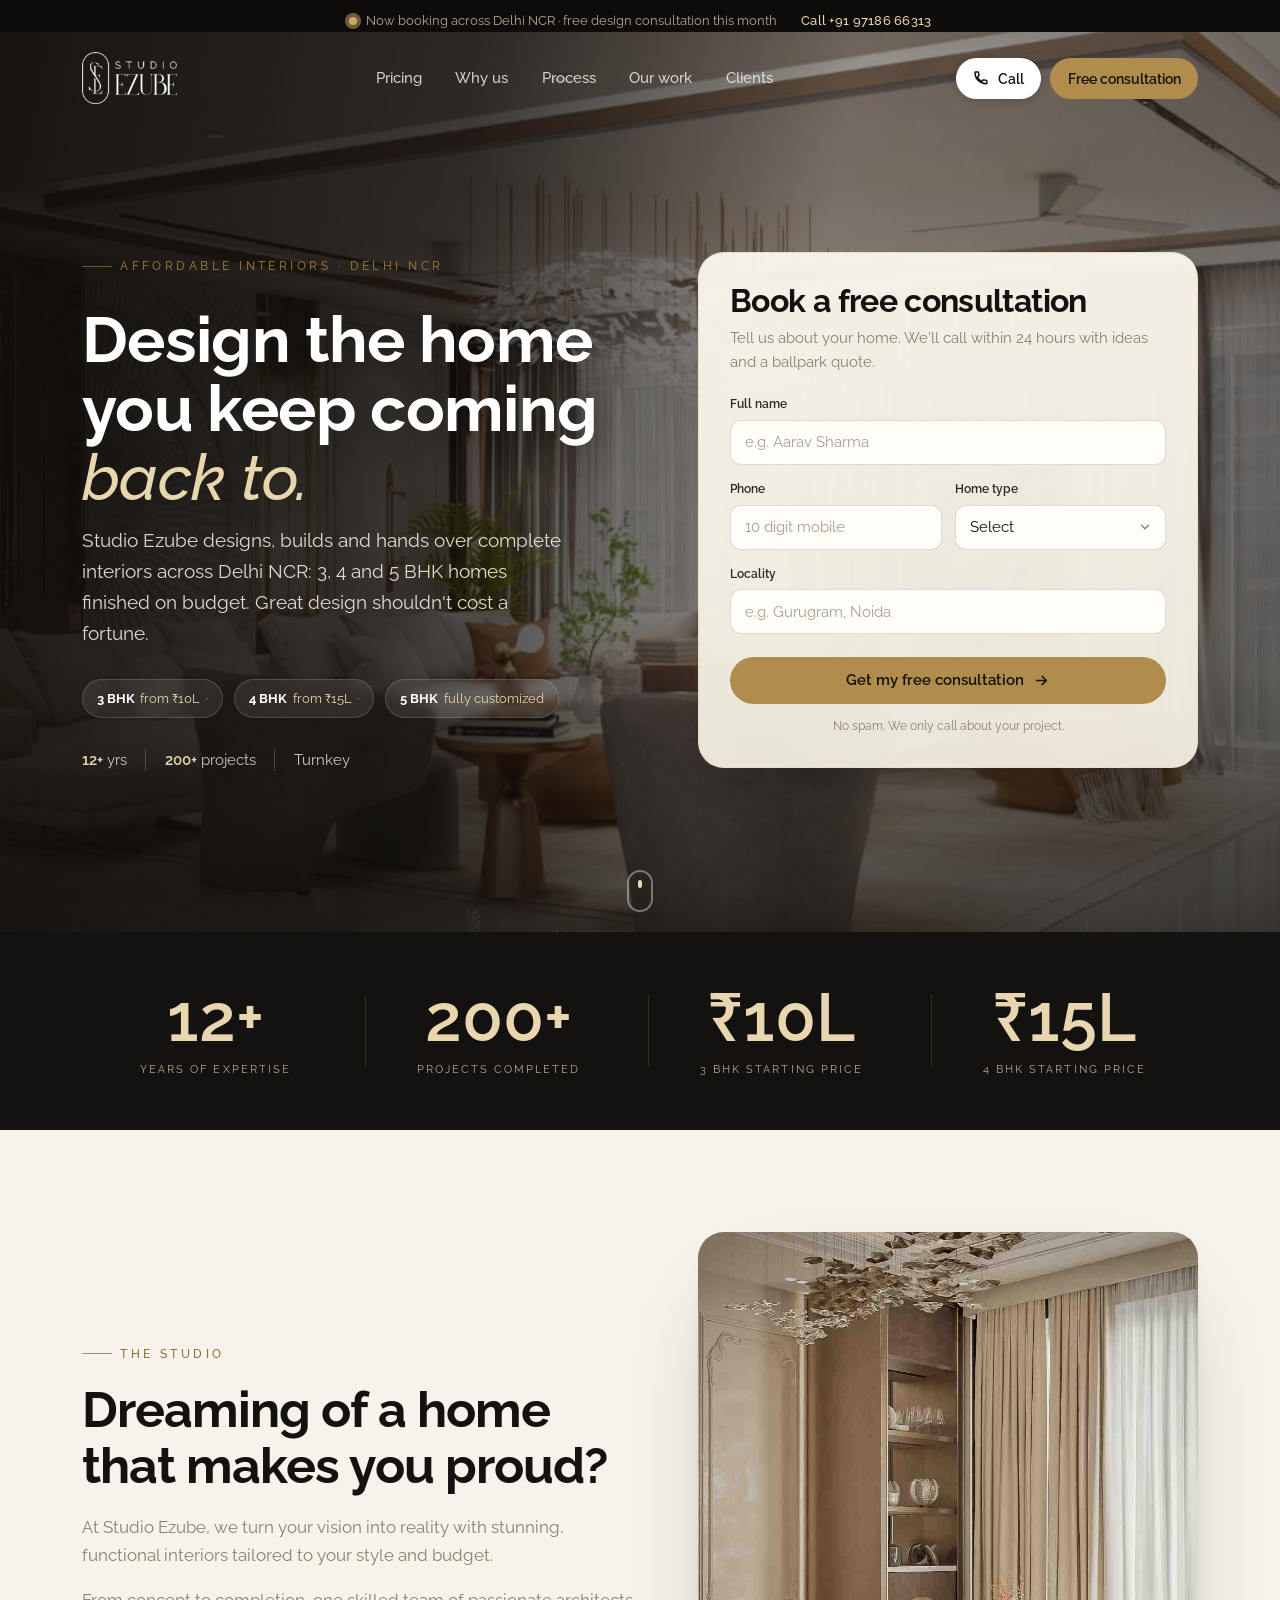
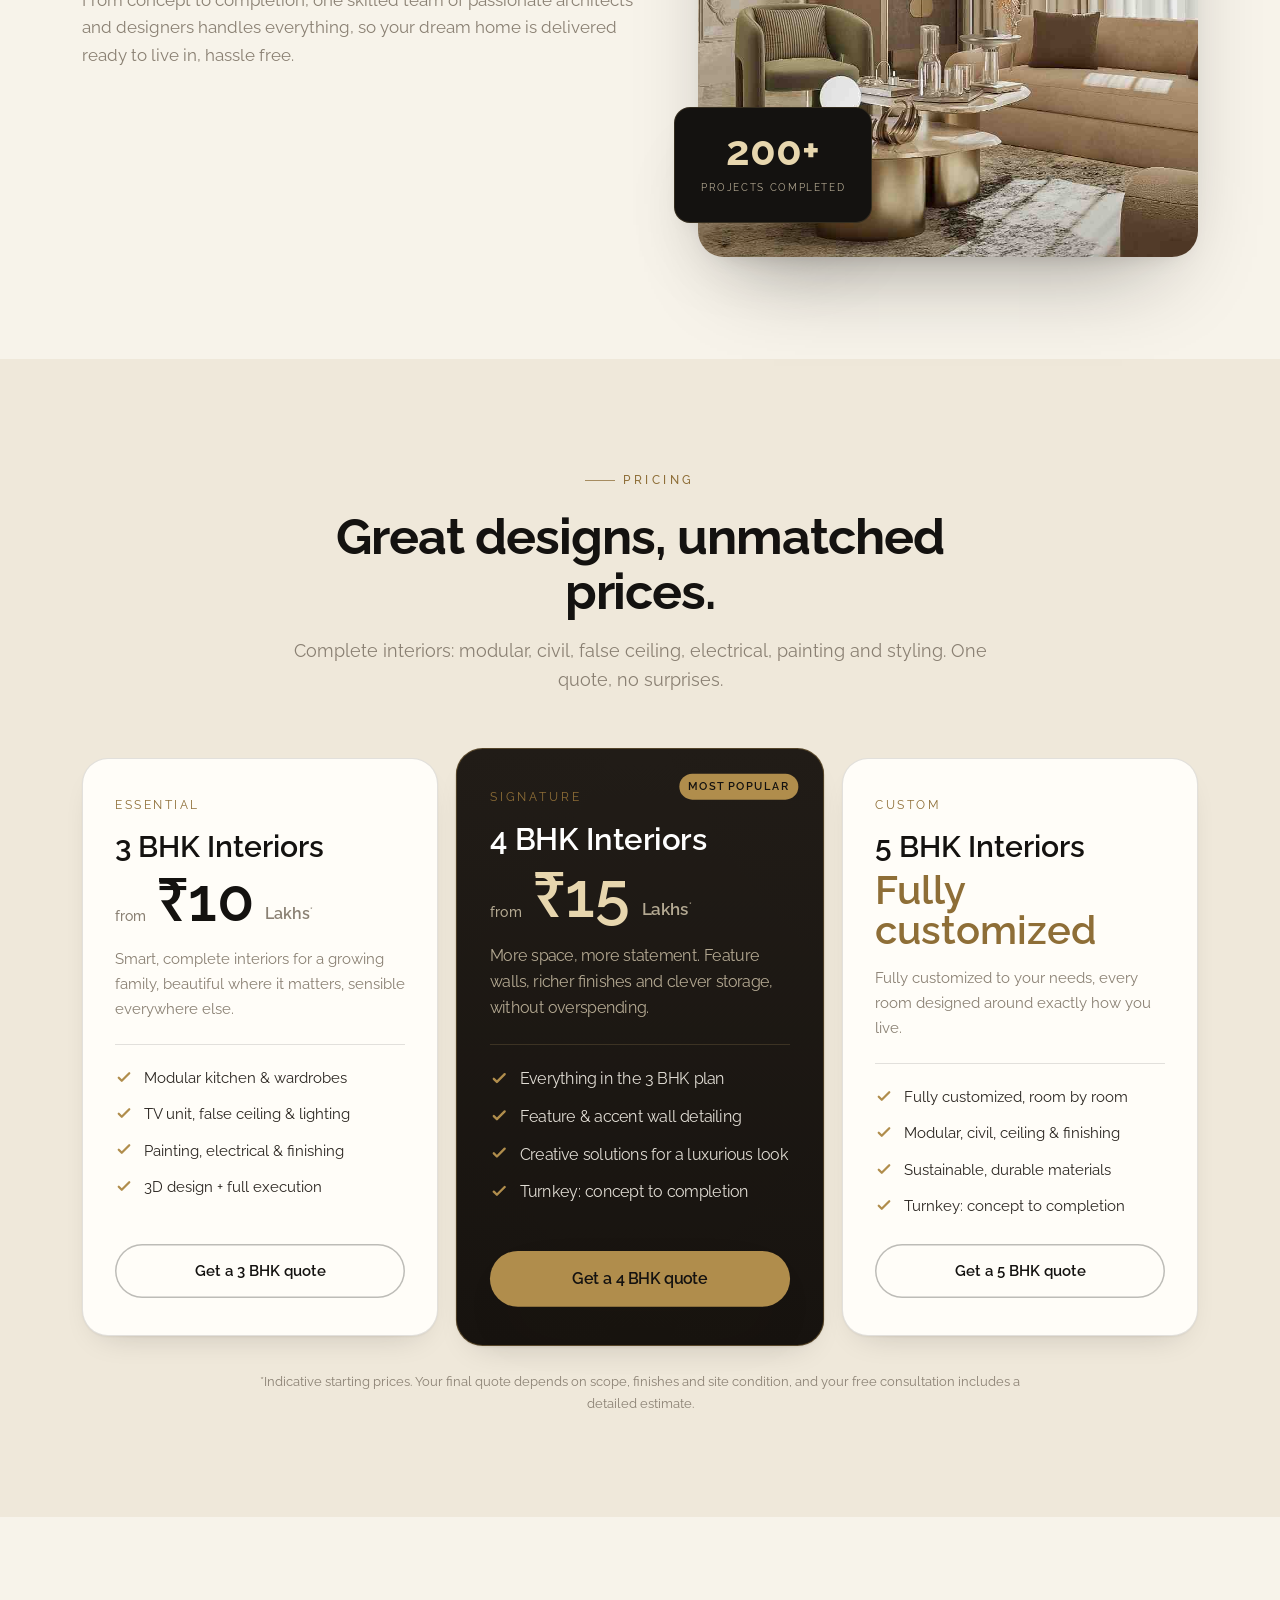
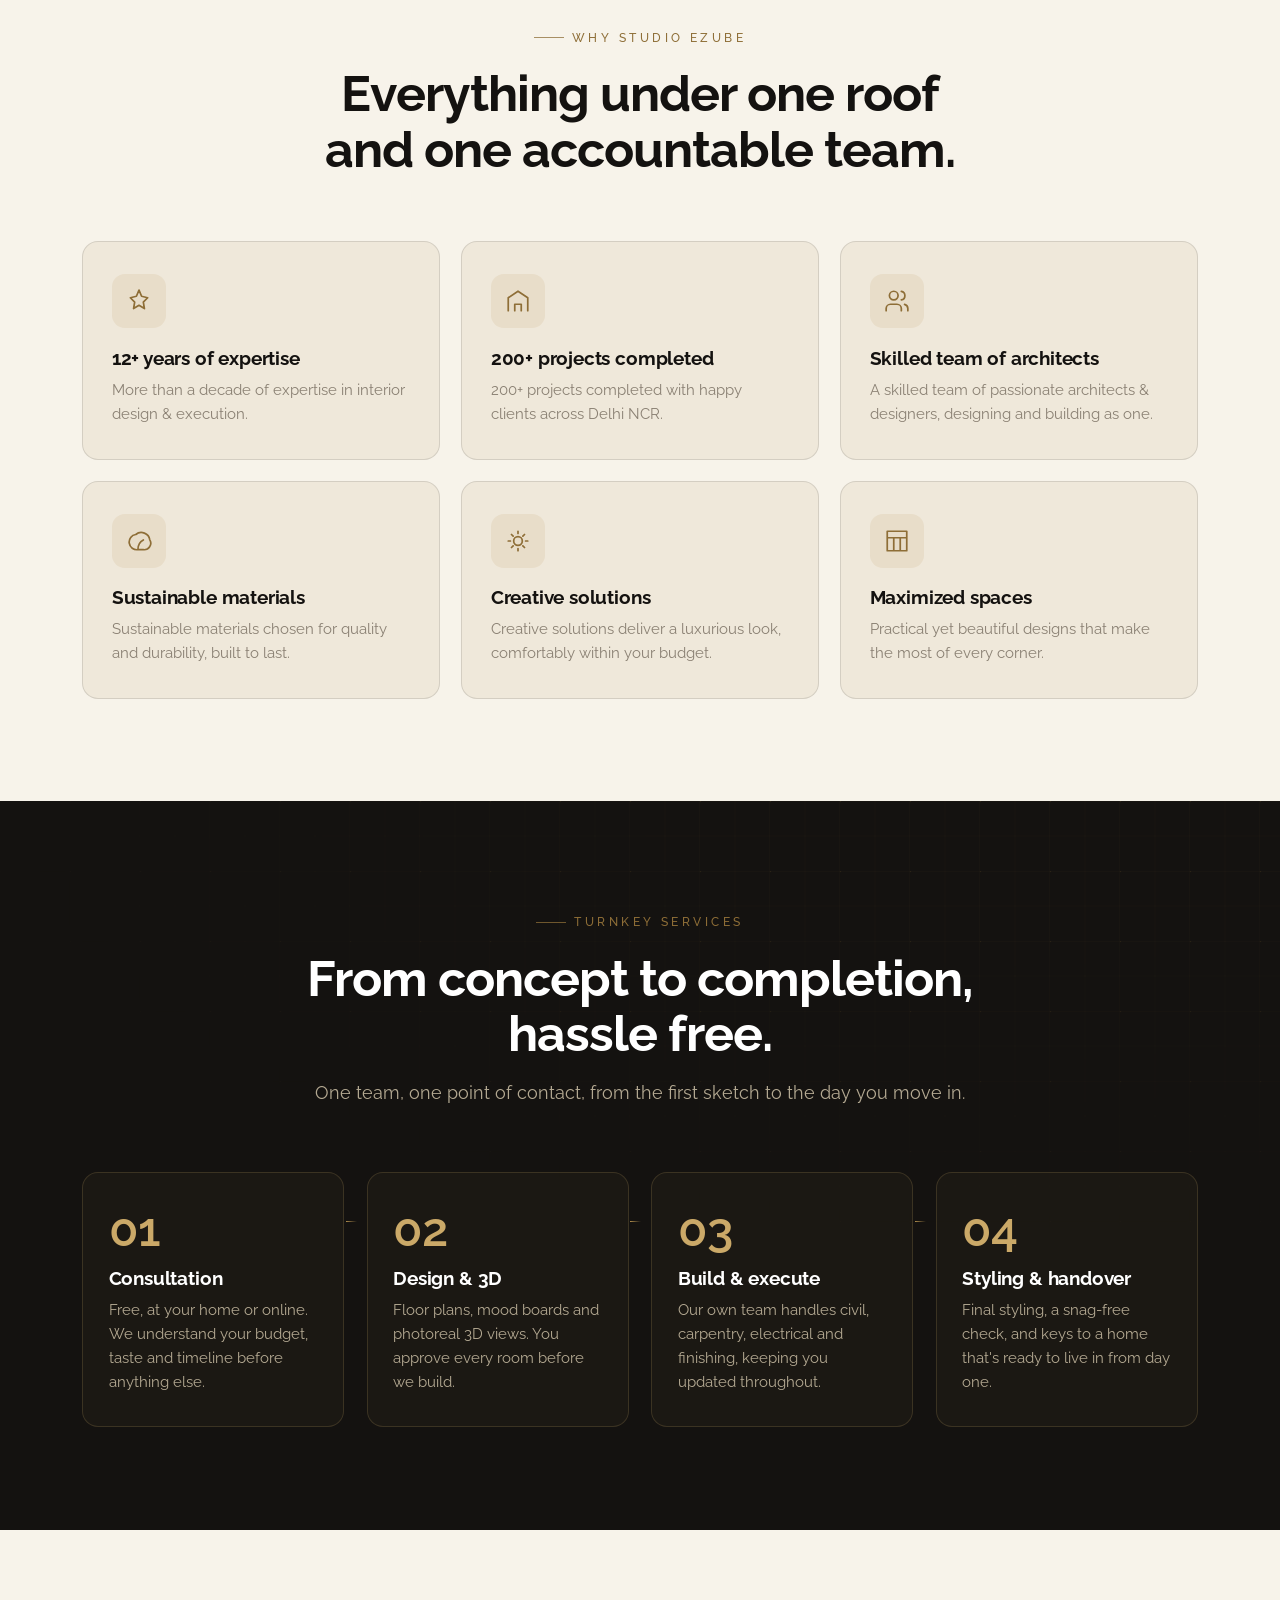
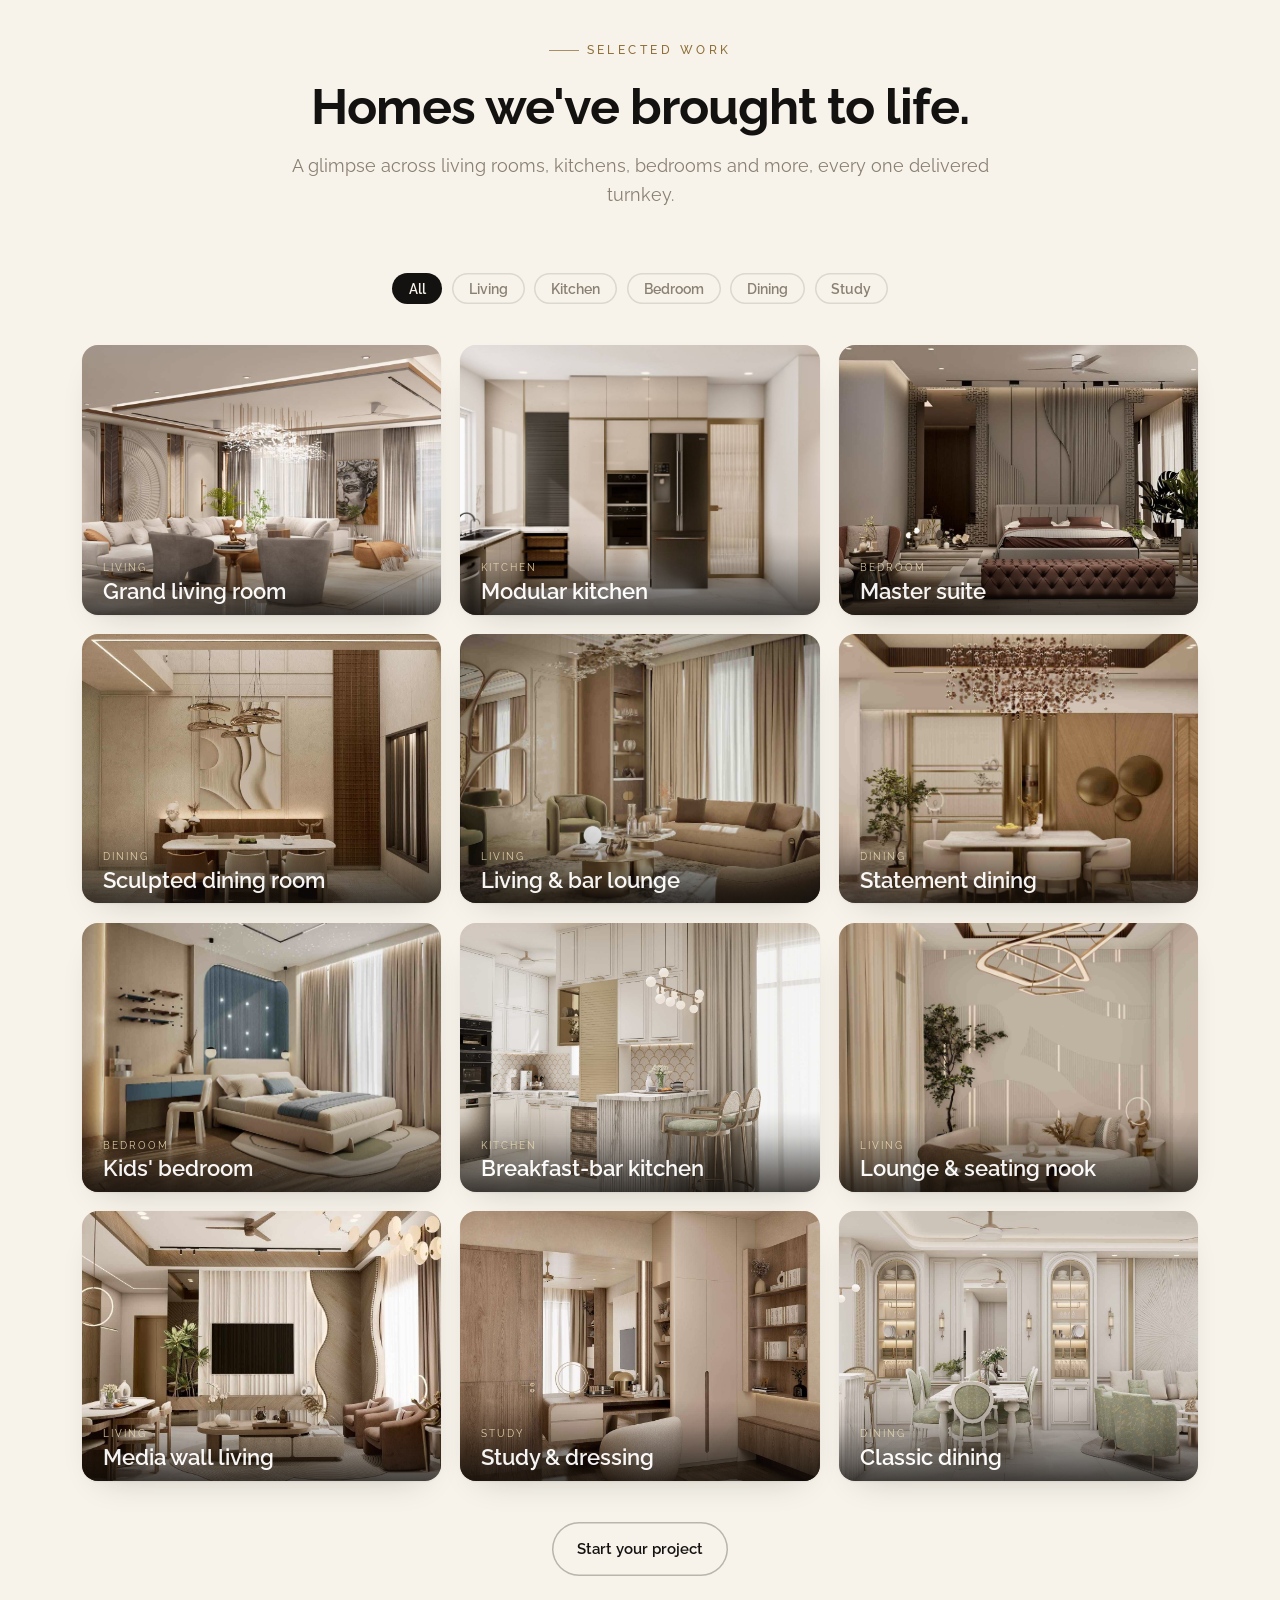
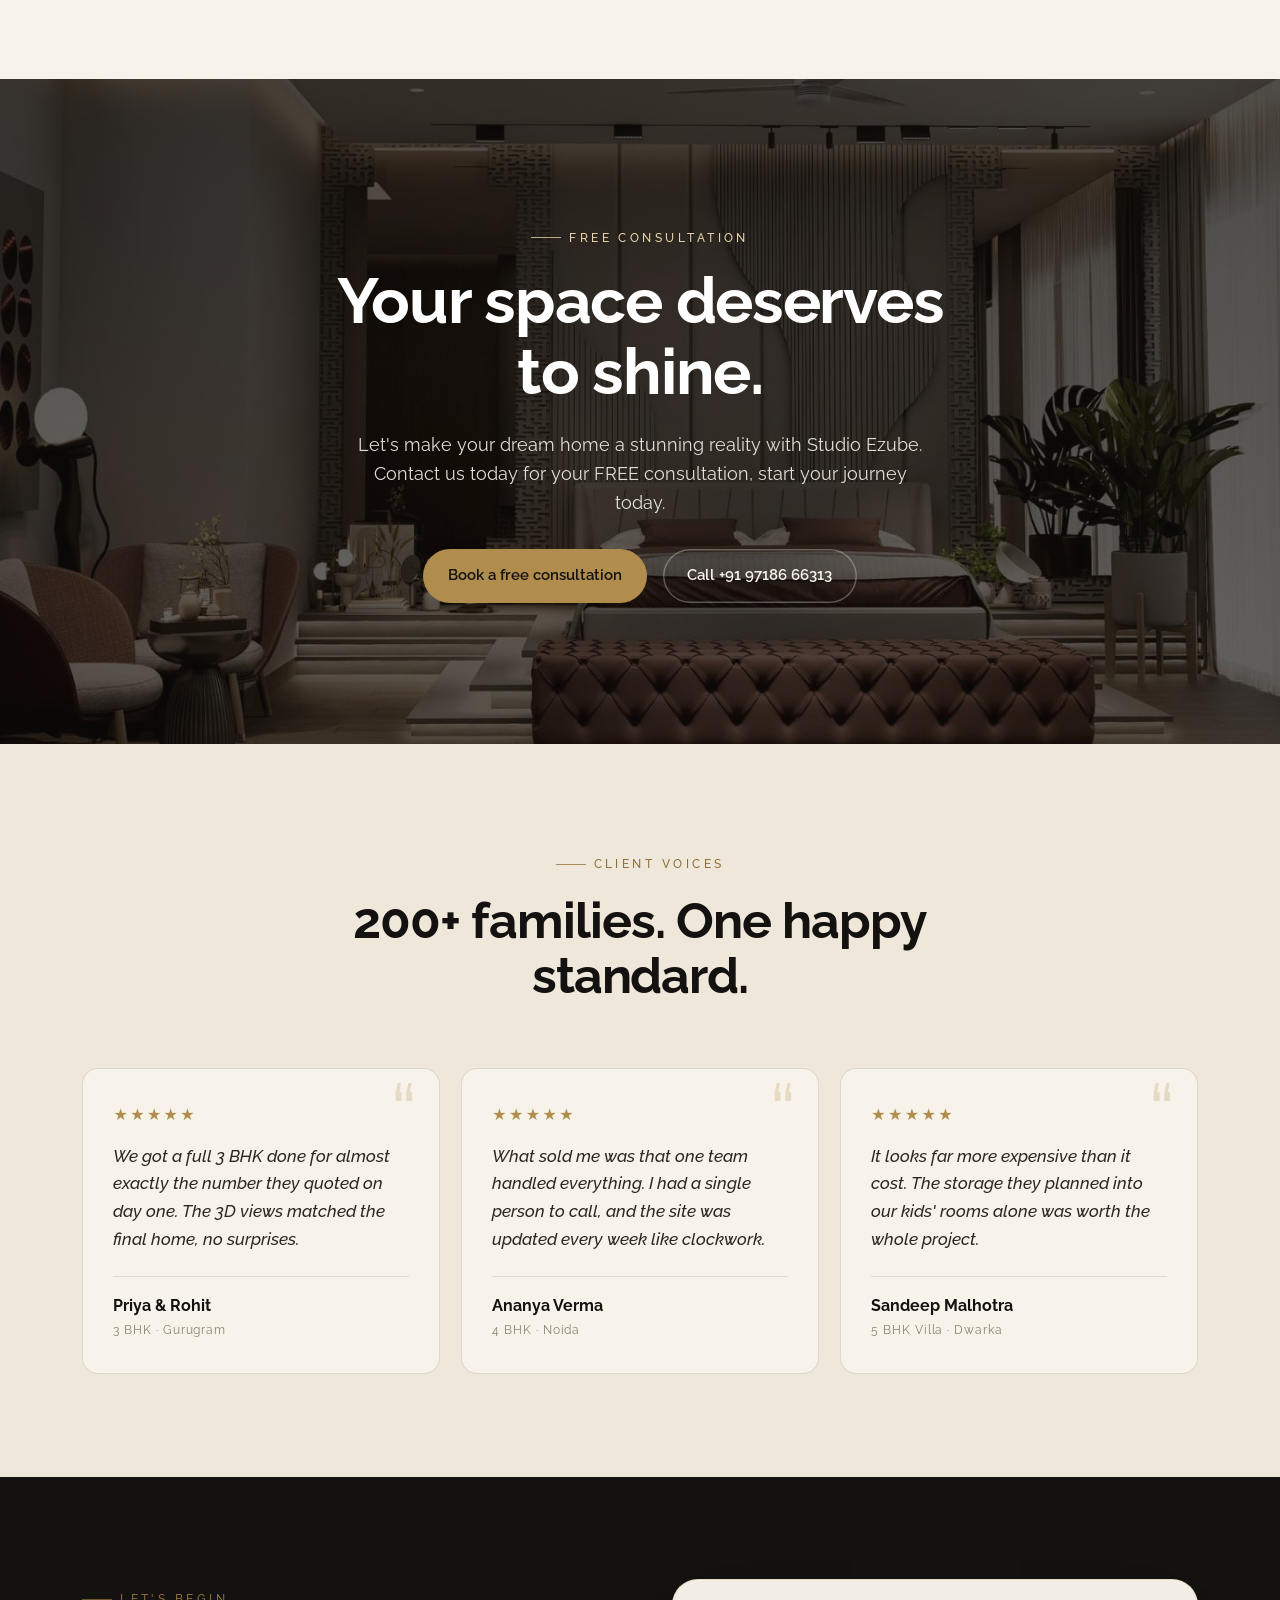
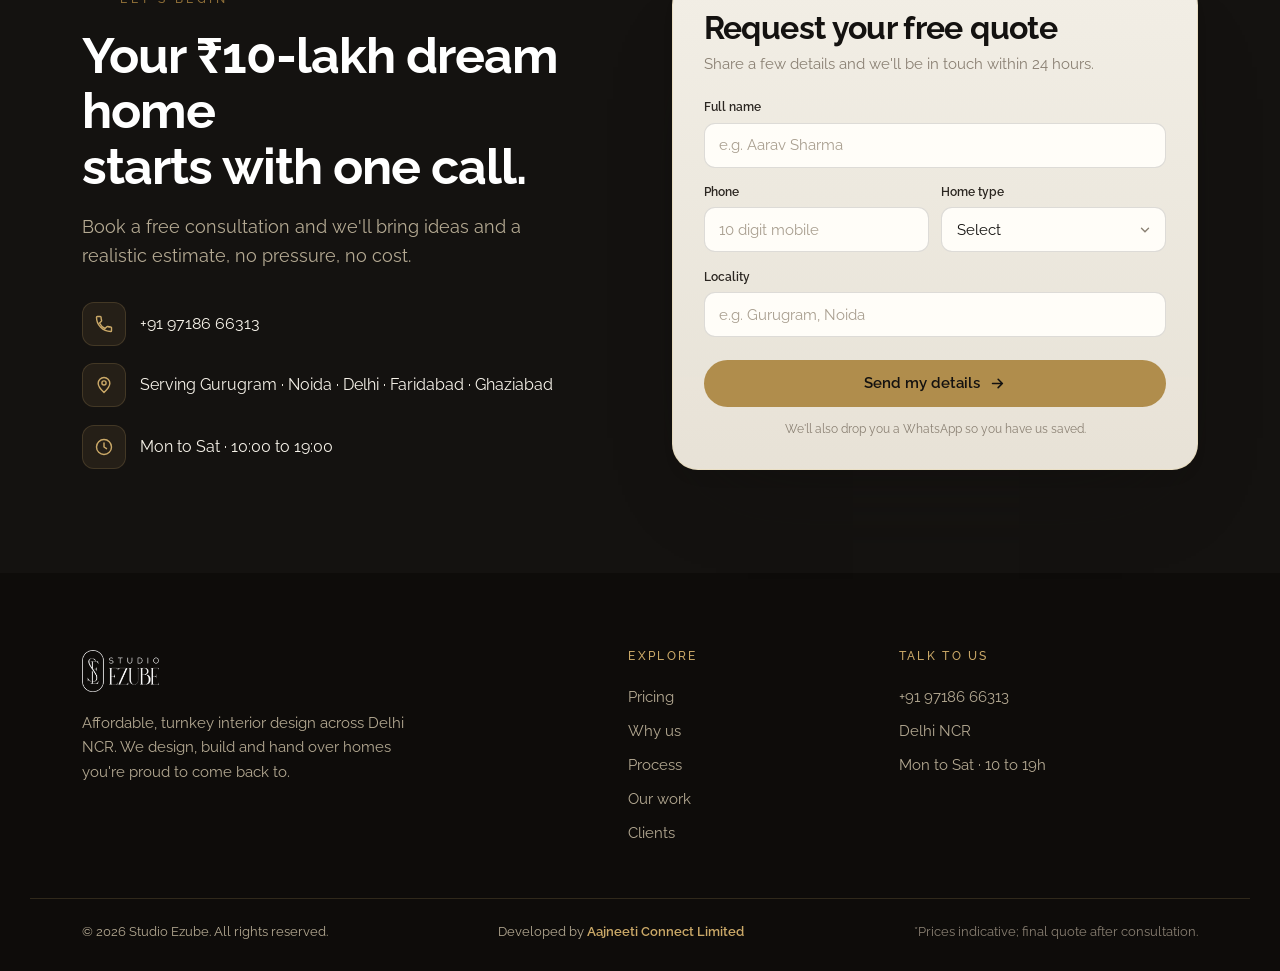
==== commit e270ff5f: "update" ====
--- a/index.html
+++ b/index.html
@@ -416,7 +416,6 @@
         <p class="reveal" style="--i:2">Book a free consultation and we'll bring ideas and a realistic estimate, no pressure, no cost.</p>
         <ul class="contact-list reveal" style="--i:3">
           <li><span class="ci"><svg viewBox="0 0 24 24"><path d="M6.6 10.8a15 15 0 006.6 6.6l2.2-2.2a1 1 0 011-.25 11.4 11.4 0 003.6.6 1 1 0 011 1V20a1 1 0 01-1 1A17 17 0 013 4a1 1 0 011-1h3.5a1 1 0 011 1 11.4 11.4 0 00.6 3.6 1 1 0 01-.25 1z"/></svg></span><a href="tel:+919718666313">+91 97186 66313</a></li>
-          <li><span class="ci"><svg viewBox="0 0 24 24"><path d="M4 4h16v16H4zM4 6l8 6 8-6"/></svg></span><a href="mailto:hello@studioezube.com">hello@studioezube.com</a></li>
           <li><span class="ci"><svg viewBox="0 0 24 24"><path d="M12 21s-7-6.3-7-11a7 7 0 0114 0c0 4.7-7 11-7 11zM12 12a2.5 2.5 0 100-5 2.5 2.5 0 000 5z"/></svg></span><span>Serving Gurugram · Noida · Delhi · Faridabad · Ghaziabad</span></li>
           <li><span class="ci"><svg viewBox="0 0 24 24"><path d="M12 7v5l3 2M12 3a9 9 0 100 18 9 9 0 000-18z"/></svg></span><span>Mon to Sat · 10:00 to 19:00</span></li>
         </ul>
@@ -476,7 +475,7 @@
       </div>
       <div class="footer-col">
         <h4>Talk to us</h4>
-        <a href="tel:+919718666313">+91 97186 66313</a><a href="mailto:hello@studioezube.com">hello@studioezube.com</a><span>Delhi NCR</span><span>Mon to Sat · 10 to 19h</span>
+        <a href="tel:+919718666313">+91 97186 66313</a><span>Delhi NCR</span><span>Mon to Sat · 10 to 19h</span>
       </div>
     </div>
     <div class="wrap footer-base">
